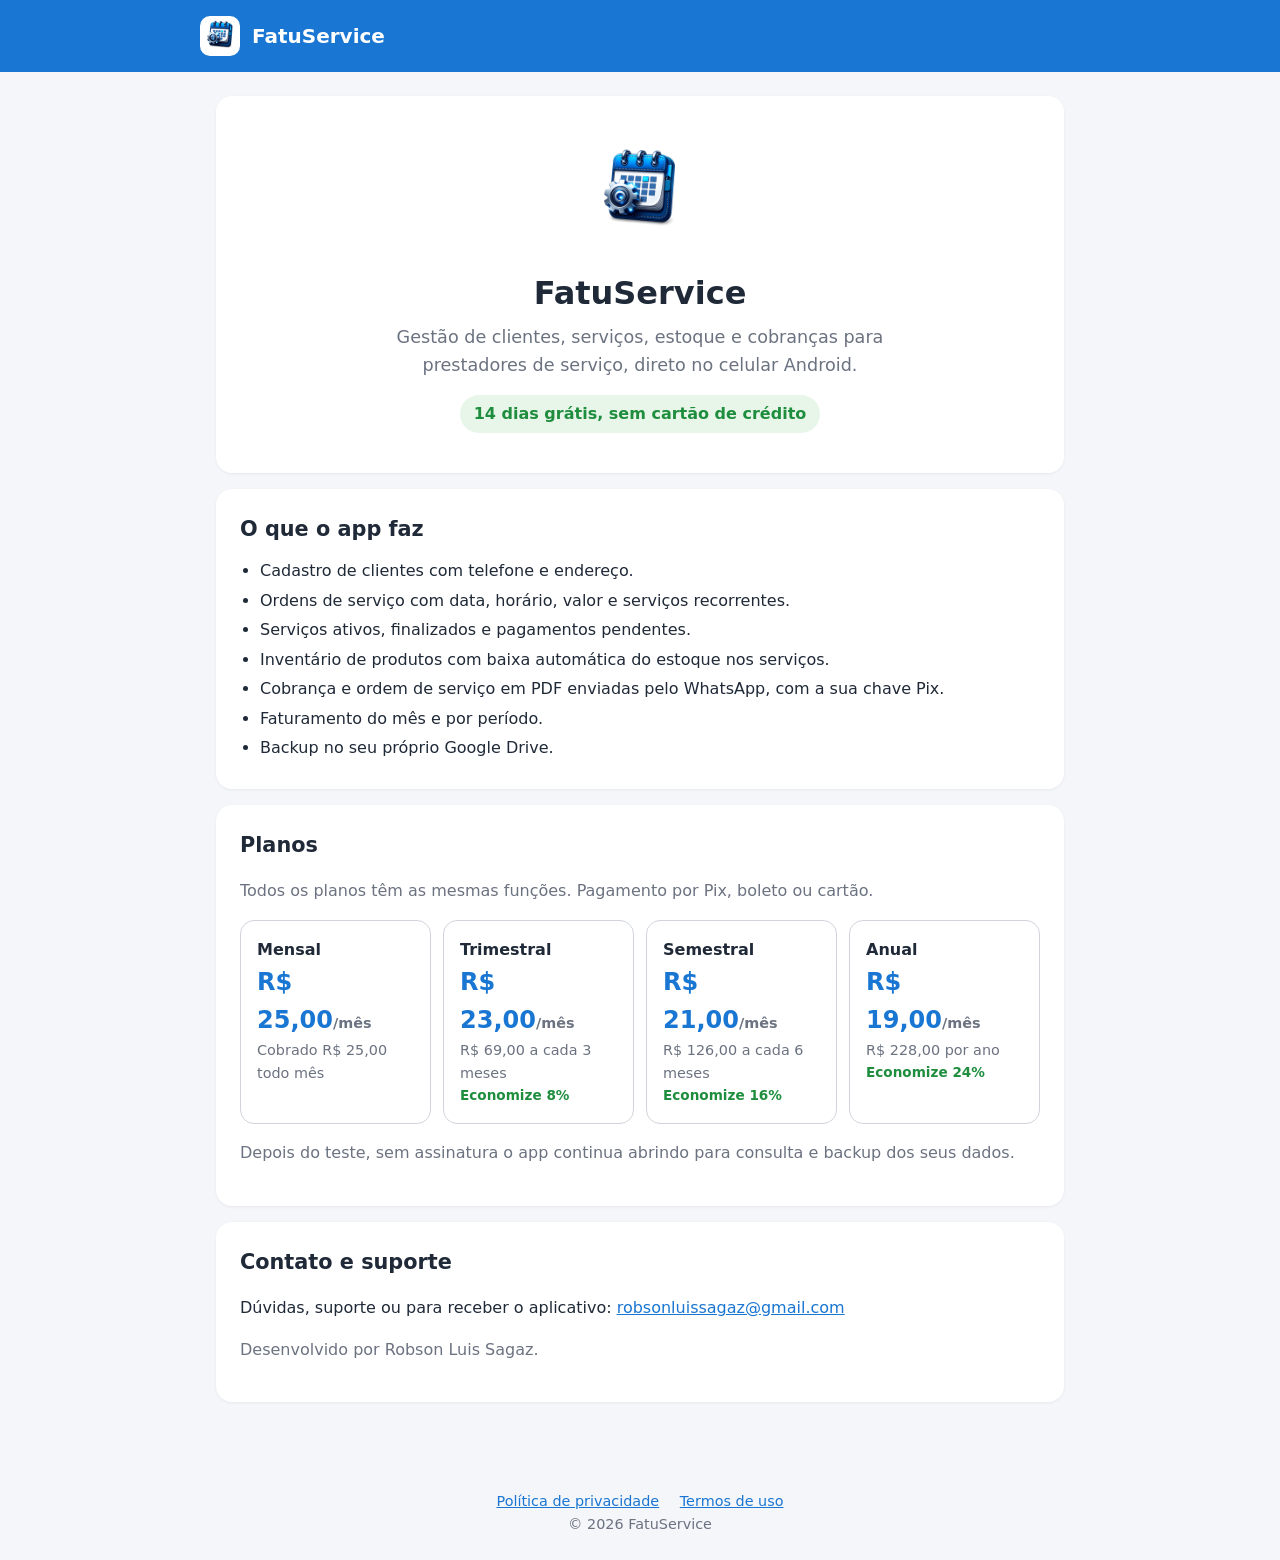
==== index.html @ ccd96c20 "Site do FatuService: início, política de privacidade e termos de uso Co-Authored-By: Claude Opus 5.5" ====
<!doctype html>
<html lang="pt-BR">
<head>
  <meta charset="utf-8">
  <meta name="viewport" content="width=device-width, initial-scale=1">
  <title>FatuService</title>
  <meta name="description" content="FatuService: aplicativo Android para gerenciar clientes, serviços, estoque e cobranças de pequenos prestadores de serviço.">
  <link rel="icon" href="icone.png">
  <link rel="stylesheet" href="estilo.css">
</head>
<body>
  <header>
    <div class="barra">
      <img src="icone.png" alt="">
      <a class="marca" href="./">FatuService</a>
    </div>
  </header>
  <main>
    <section class="cartao heroi">
      <img src="icone.png" alt="Ícone do FatuService">
      <h1>FatuService</h1>
      <p>Gestão de clientes, serviços, estoque e cobranças para prestadores de serviço, direto no celular Android.</p>
      <span class="selo">14 dias grátis, sem cartão de crédito</span>
    </section>

    <section class="cartao">
      <h2>O que o app faz</h2>
      <ul class="recursos">
        <li>Cadastro de clientes com telefone e endereço.</li>
        <li>Ordens de serviço com data, horário, valor e serviços recorrentes.</li>
        <li>Serviços ativos, finalizados e pagamentos pendentes.</li>
        <li>Inventário de produtos com baixa automática do estoque nos serviços.</li>
        <li>Cobrança e ordem de serviço em PDF enviadas pelo WhatsApp, com a sua chave Pix.</li>
        <li>Faturamento do mês e por período.</li>
        <li>Backup no seu próprio Google Drive.</li>
      </ul>
    </section>

    <section class="cartao">
      <h2>Planos</h2>
      <p class="suave">Todos os planos têm as mesmas funções. Pagamento por Pix, boleto ou cartão.</p>
      <div class="grade">
        <div class="plano">
          <div class="nome">Mensal</div>
          <div class="preco">R$ 25,00<span class="suave" style="font-size:.9rem">/mês</span></div>
          <div class="detalhe">Cobrado R$ 25,00 todo mês</div>
        </div>
        <div class="plano">
          <div class="nome">Trimestral</div>
          <div class="preco">R$ 23,00<span class="suave" style="font-size:.9rem">/mês</span></div>
          <div class="detalhe">R$ 69,00 a cada 3 meses</div>
          <div class="economia">Economize 8%</div>
        </div>
        <div class="plano">
          <div class="nome">Semestral</div>
          <div class="preco">R$ 21,00<span class="suave" style="font-size:.9rem">/mês</span></div>
          <div class="detalhe">R$ 126,00 a cada 6 meses</div>
          <div class="economia">Economize 16%</div>
        </div>
        <div class="plano">
          <div class="nome">Anual</div>
          <div class="preco">R$ 19,00<span class="suave" style="font-size:.9rem">/mês</span></div>
          <div class="detalhe">R$ 228,00 por ano</div>
          <div class="economia">Economize 24%</div>
        </div>
      </div>
      <p class="suave">Depois do teste, sem assinatura o app continua abrindo para consulta e backup dos seus dados.</p>
    </section>

    <section class="cartao">
      <h2>Contato e suporte</h2>
      <p>Dúvidas, suporte ou para receber o aplicativo: <a href="mailto:robsonluissagaz@gmail.com">robsonluissagaz@gmail.com</a></p>
      <p class="suave">Desenvolvido por Robson Luis Sagaz.</p>
    </section>
  </main>
  <footer>
    <a href="privacidade.html">Política de privacidade</a>
    <a href="termos.html">Termos de uso</a>
    <div>© 2026 FatuService</div>
  </footer>
</body>
</html>
---- estilo.css ----
:root {
  --azul: #1976d2;
  --azul-escuro: #0d47a1;
  --fundo: #f4f6fa;
  --texto: #1f2937;
  --suave: #6b7280;
  --borda: #d1d5db;
  --verde: #1e8e3e;
  --cartao: #ffffff;
}
* { box-sizing: border-box; }
body {
  margin: 0;
  font-family: system-ui, -apple-system, "Segoe UI", Roboto, sans-serif;
  background: var(--fundo);
  color: var(--texto);
  line-height: 1.6;
}
a { color: var(--azul); }
header {
  background: var(--azul);
  color: #fff;
  padding: 16px;
}
header .barra {
  max-width: 880px;
  margin: 0 auto;
  display: flex;
  align-items: center;
  gap: 12px;
}
header img { width: 40px; height: 40px; border-radius: 10px; background: #fff; }
header a.marca { color: #fff; text-decoration: none; font-weight: 700; font-size: 1.25rem; }
main { max-width: 880px; margin: 0 auto; padding: 24px 16px 48px; }
.cartao {
  background: var(--cartao);
  border-radius: 16px;
  padding: 24px;
  margin-bottom: 16px;
  box-shadow: 0 1px 3px rgba(0, 0, 0, 0.06);
}
.heroi { text-align: center; padding: 40px 24px; }
.heroi img { width: 112px; height: 112px; }
.heroi h1 { font-size: 2rem; margin: 12px 0 4px; }
.heroi p { color: var(--suave); font-size: 1.1rem; margin: 0 auto; max-width: 560px; }
.selo {
  display: inline-block;
  margin-top: 16px;
  background: #e8f5e9;
  color: var(--verde);
  font-weight: 700;
  padding: 6px 14px;
  border-radius: 999px;
}
h2 { font-size: 1.3rem; margin: 0 0 12px; }
h3 { font-size: 1.05rem; margin: 20px 0 6px; }
.grade { display: grid; grid-template-columns: repeat(auto-fit, minmax(180px, 1fr)); gap: 12px; }
.plano { border: 1px solid var(--borda); border-radius: 14px; padding: 16px; }
.plano .nome { font-weight: 700; }
.plano .preco { color: var(--azul); font-size: 1.5rem; font-weight: 700; }
.plano .detalhe { color: var(--suave); font-size: 0.9rem; }
.plano .economia { color: var(--verde); font-weight: 700; font-size: 0.85rem; }
ul.recursos { padding-left: 20px; margin: 0; }
ul.recursos li { margin: 4px 0; }
.suave { color: var(--suave); }
footer { text-align: center; color: var(--suave); font-size: 0.9rem; padding: 24px 16px; }
footer a { margin: 0 8px; }
.documento h1 { font-size: 1.6rem; margin-top: 0; }
.documento p, .documento li { overflow-wrap: anywhere; }
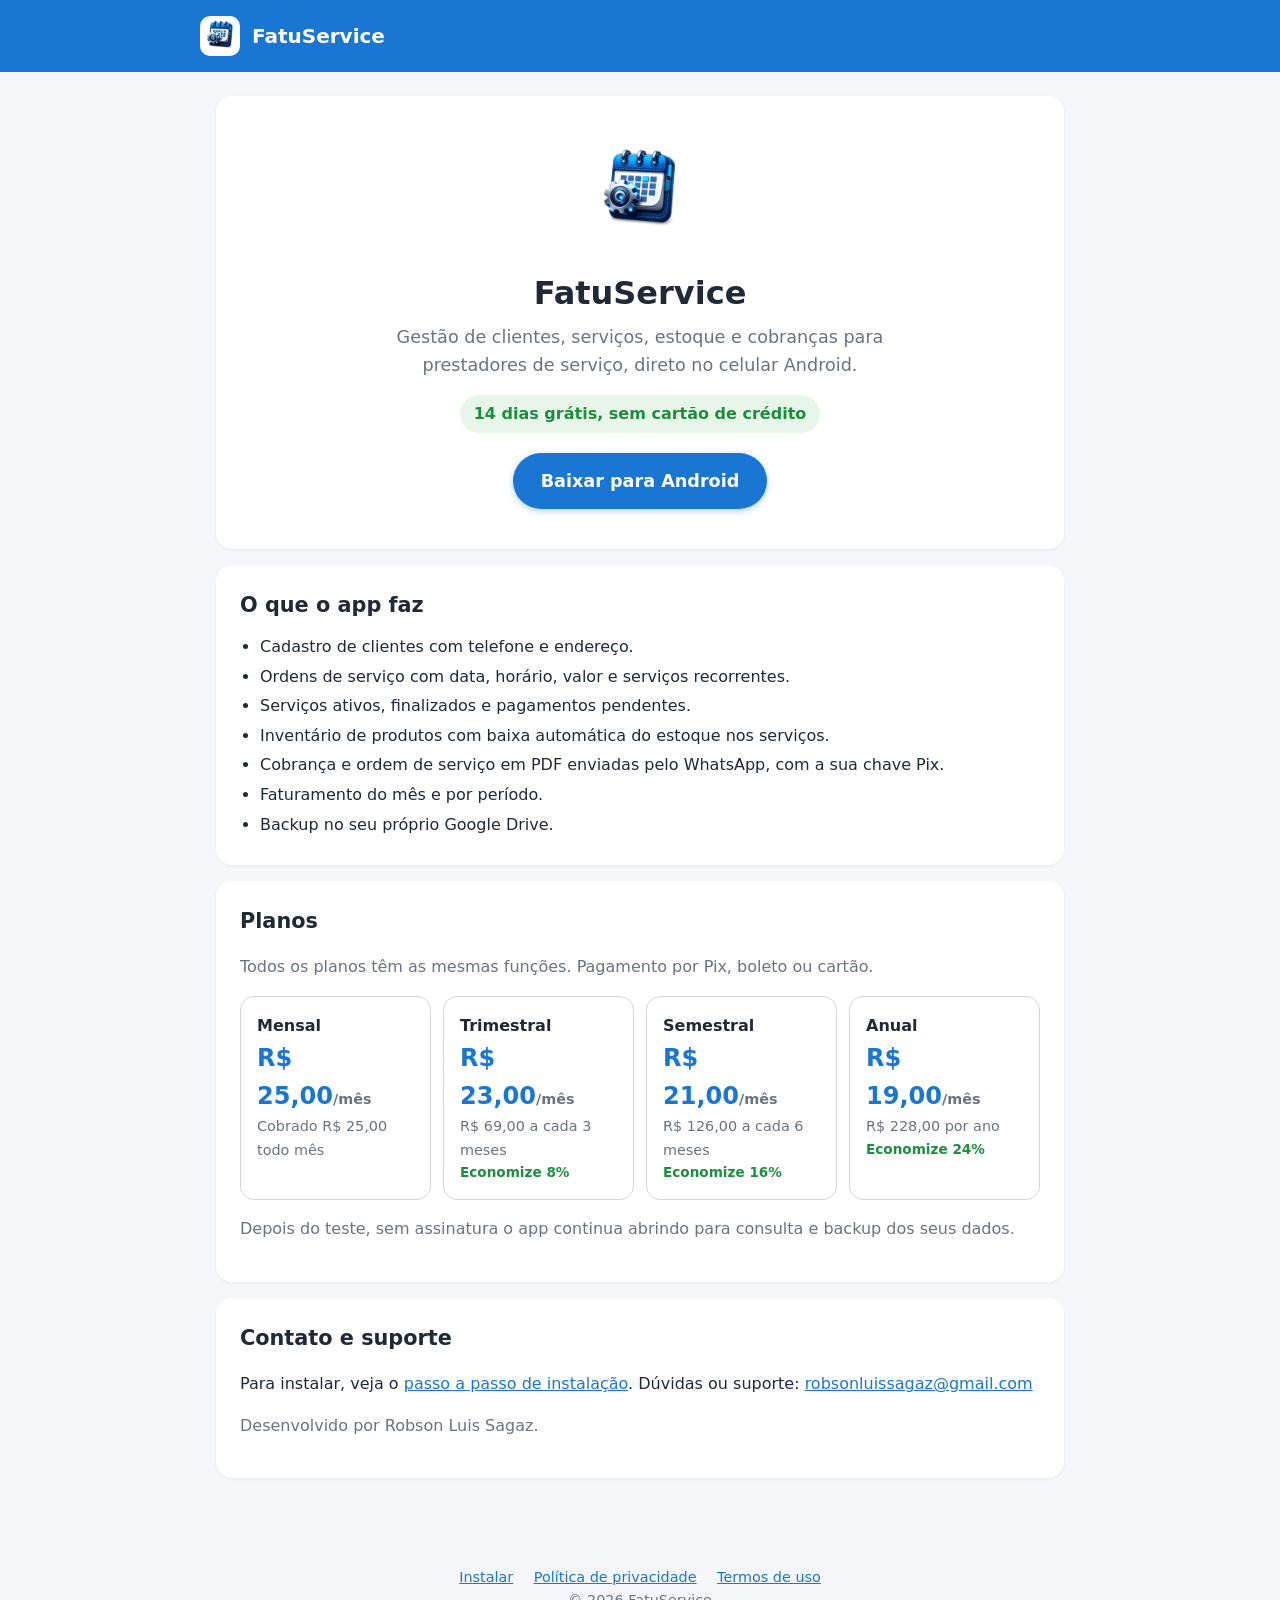
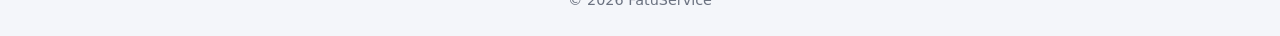
==== commit b660f2fb: "Página de instalação com download do APK e passo a passo dos avisos Co-Authored-By: Claude Opus 5.5 " ====
--- a/index.html
+++ b/index.html
@@ -21,6 +21,7 @@
       <h1>FatuService</h1>
       <p>Gestão de clientes, serviços, estoque e cobranças para prestadores de serviço, direto no celular Android.</p>
       <span class="selo">14 dias grátis, sem cartão de crédito</span>
+      <div><a class="botao" href="instalar.html">Baixar para Android</a></div>
     </section>
 
     <section class="cartao">
@@ -69,11 +70,12 @@
 
     <section class="cartao">
       <h2>Contato e suporte</h2>
-      <p>Dúvidas, suporte ou para receber o aplicativo: <a href="mailto:robsonluissagaz@gmail.com">robsonluissagaz@gmail.com</a></p>
+      <p>Para instalar, veja o <a href="instalar.html">passo a passo de instalação</a>. Dúvidas ou suporte: <a href="mailto:robsonluissagaz@gmail.com">robsonluissagaz@gmail.com</a></p>
       <p class="suave">Desenvolvido por Robson Luis Sagaz.</p>
     </section>
   </main>
   <footer>
+    <a href="instalar.html">Instalar</a>
     <a href="privacidade.html">Política de privacidade</a>
     <a href="termos.html">Termos de uso</a>
     <div>© 2026 FatuService</div>
--- a/estilo.css
+++ b/estilo.css
@@ -67,3 +67,22 @@
 footer a { margin: 0 8px; }
 .documento h1 { font-size: 1.6rem; margin-top: 0; }
 .documento p, .documento li { overflow-wrap: anywhere; }
+.botao {
+  display: inline-block;
+  margin-top: 20px;
+  background: var(--azul);
+  color: #fff;
+  font-weight: 700;
+  font-size: 1.1rem;
+  text-decoration: none;
+  padding: 14px 28px;
+  border-radius: 999px;
+  box-shadow: 0 2px 6px rgba(25, 118, 210, 0.35);
+}
+.botao:hover { background: var(--azul-escuro); }
+.heroi .versao { font-size: 0.9rem; margin-top: 10px; }
+.aviso-normal { border-left: 5px solid #d97706; background: #fffbeb; }
+.aviso-normal h2 { color: #92400e; }
+ol.passos { padding-left: 22px; margin: 0; }
+ol.passos li { margin: 0 0 14px; }
+ol.passos li .suave { display: block; font-size: 0.95rem; }
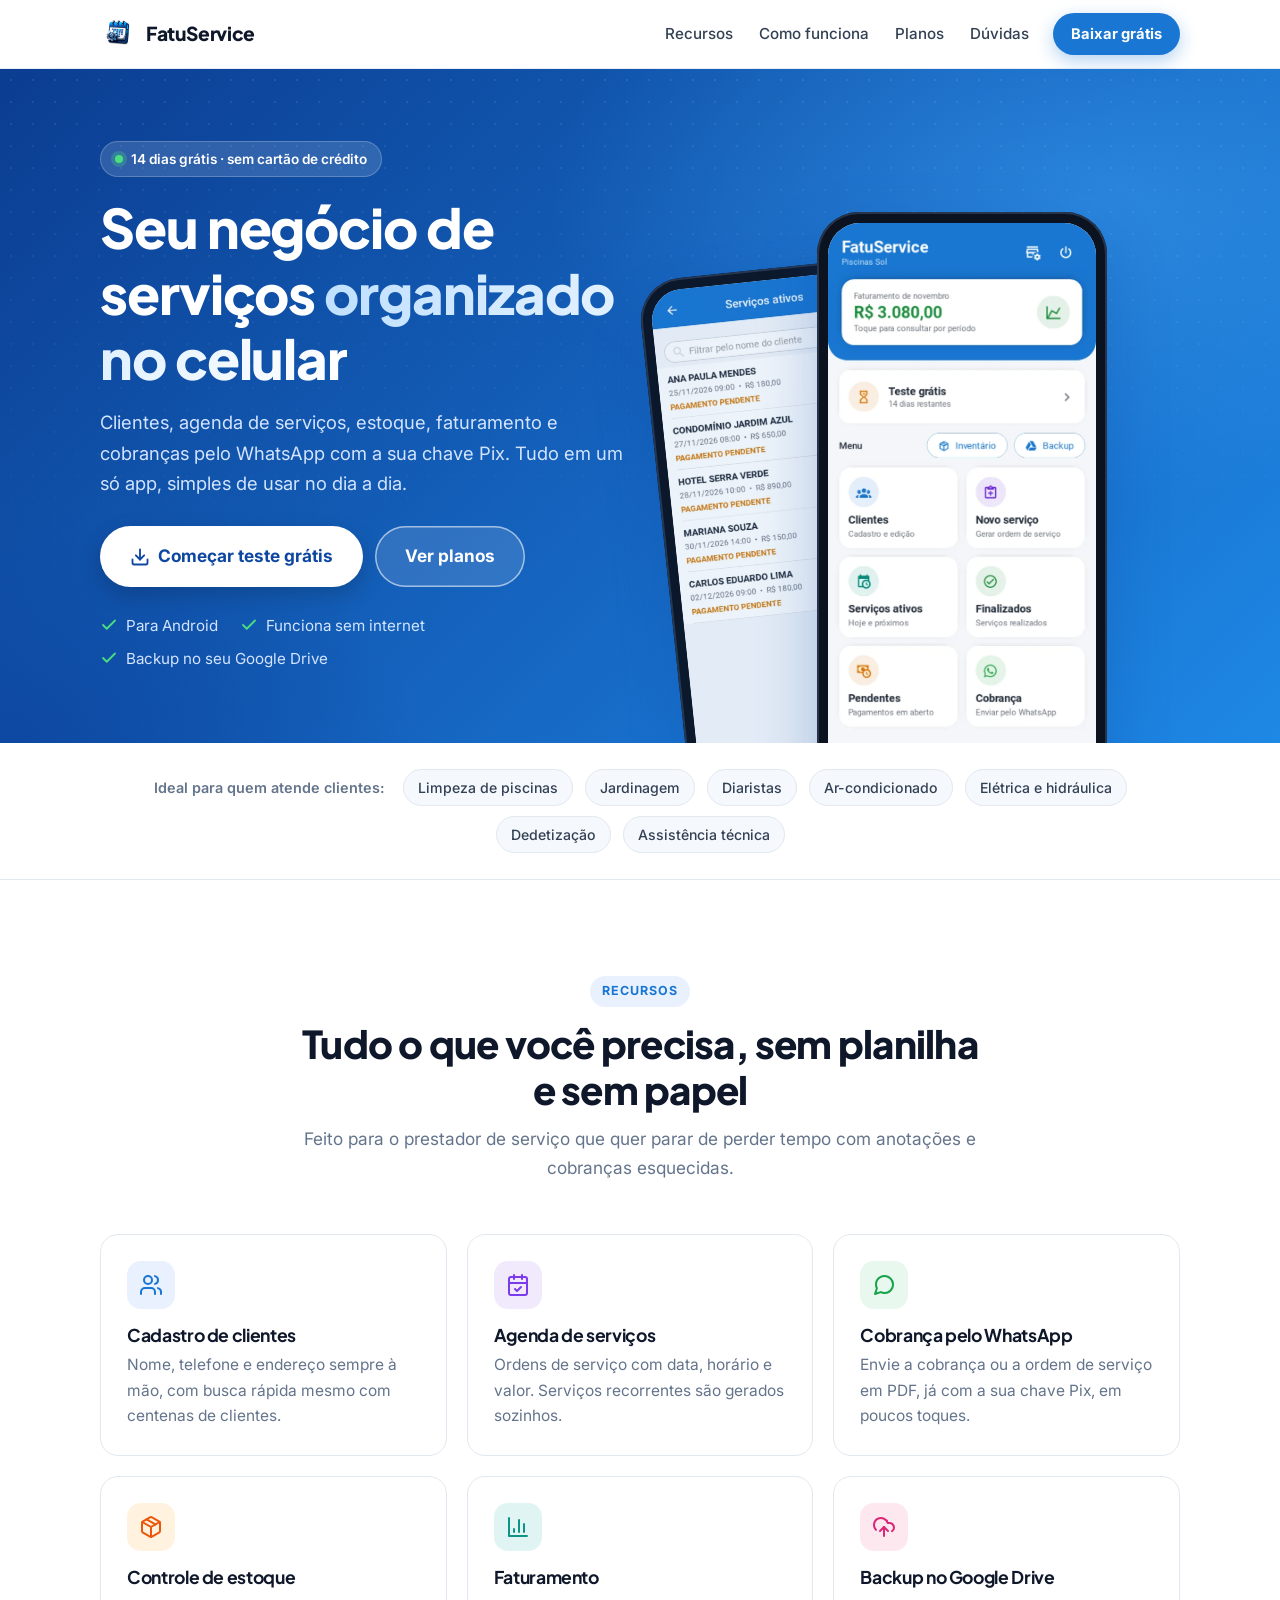
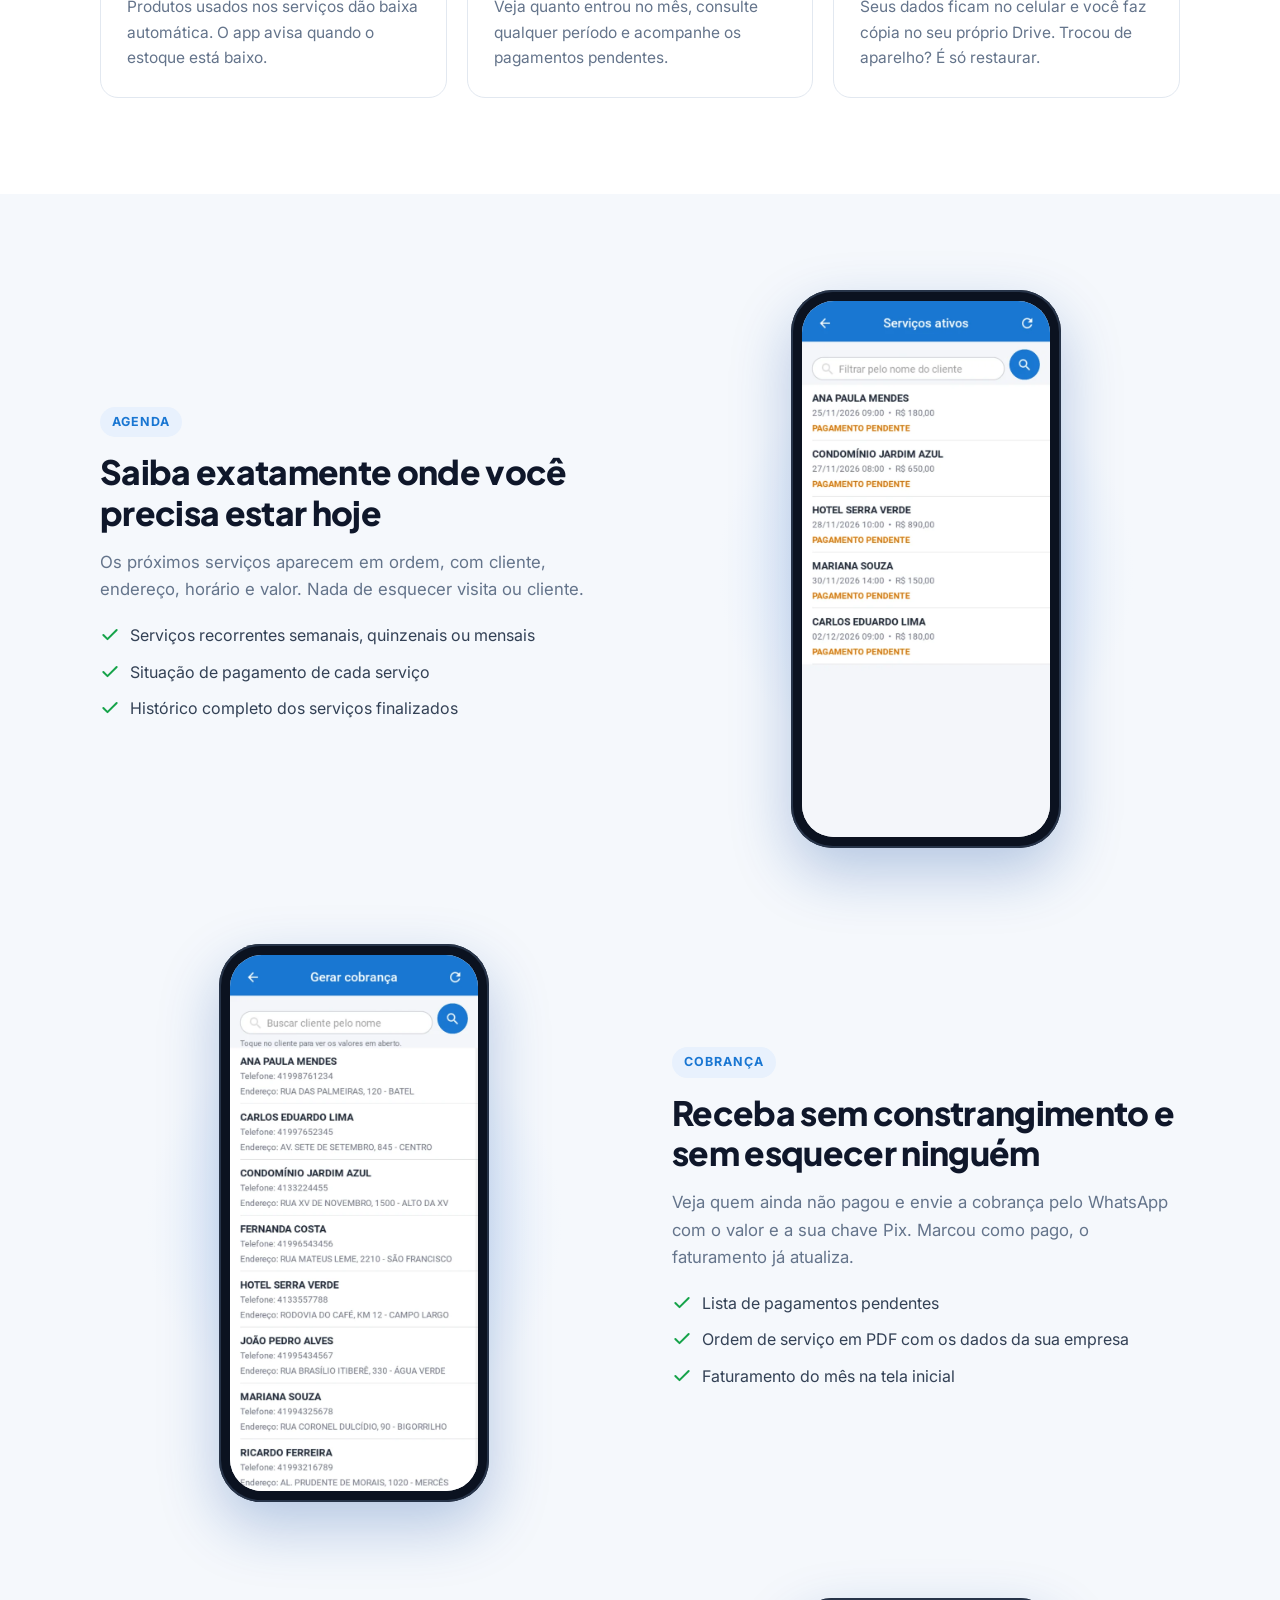
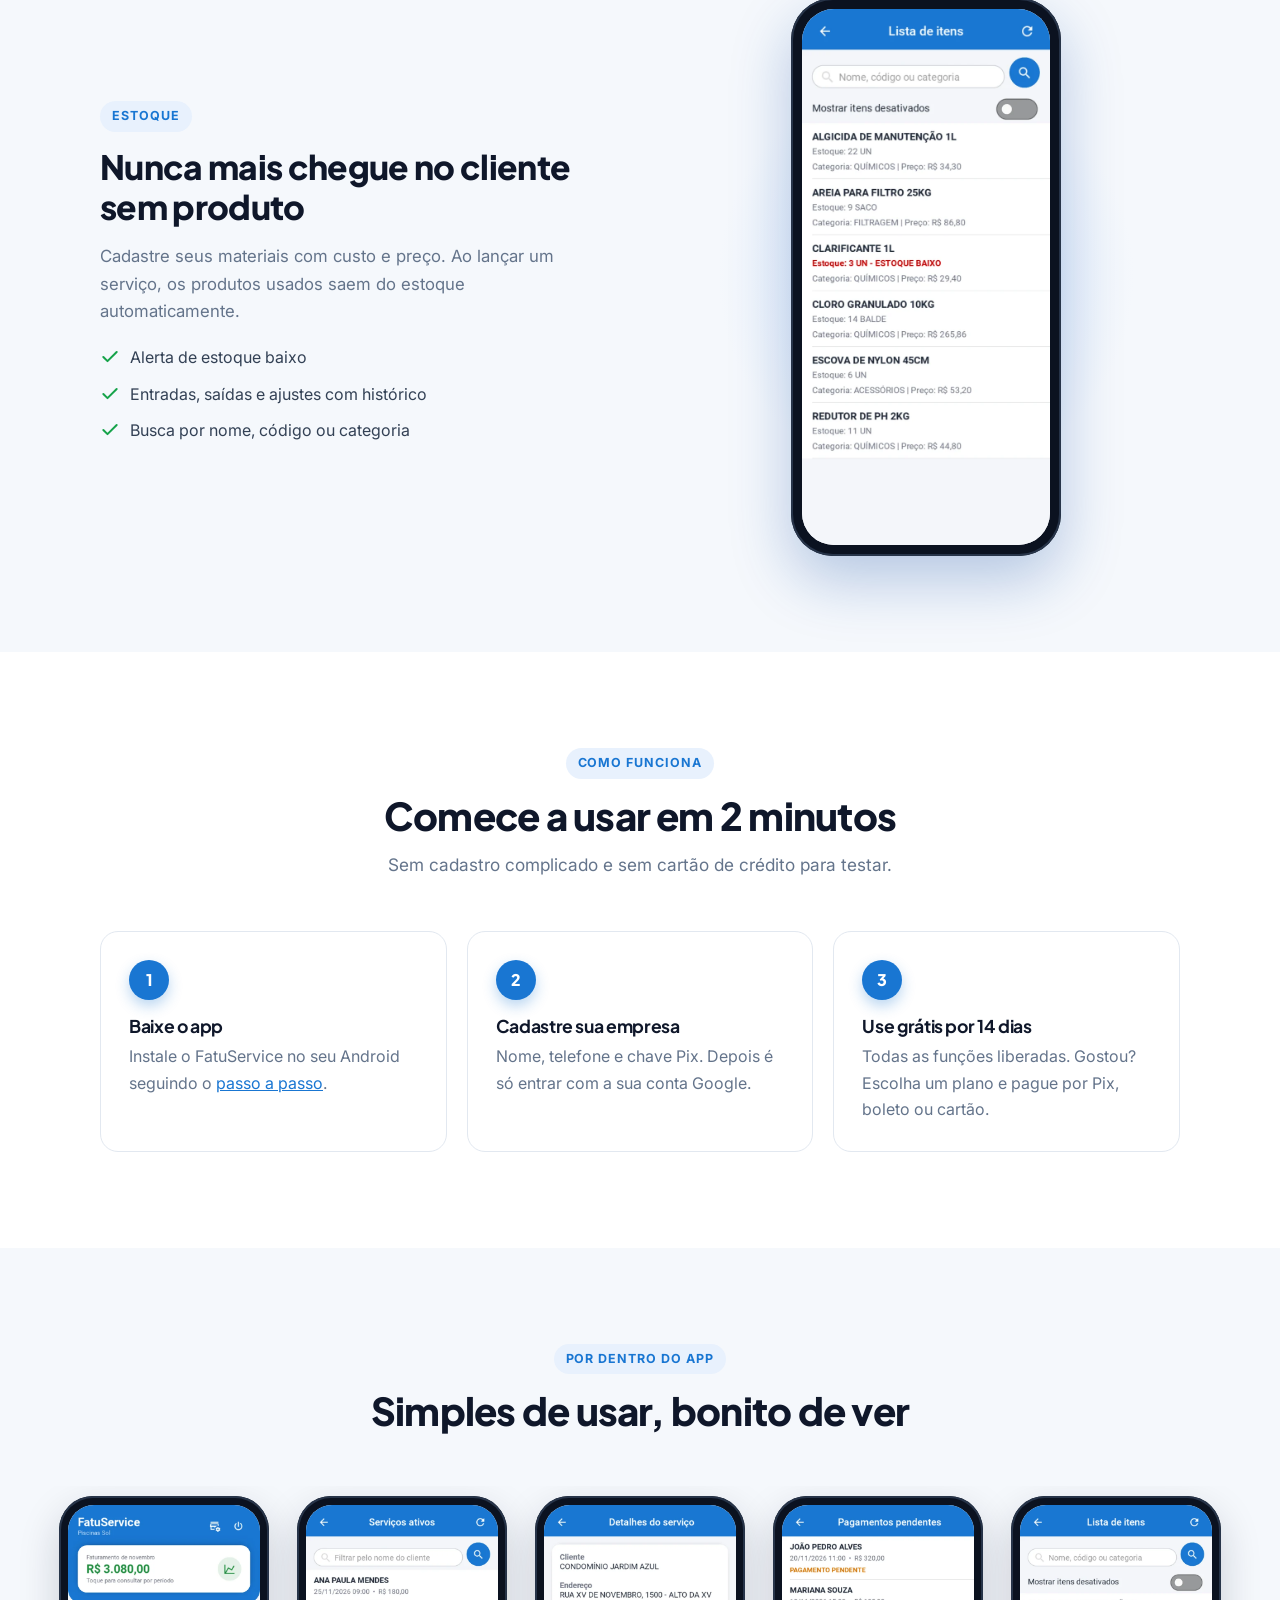
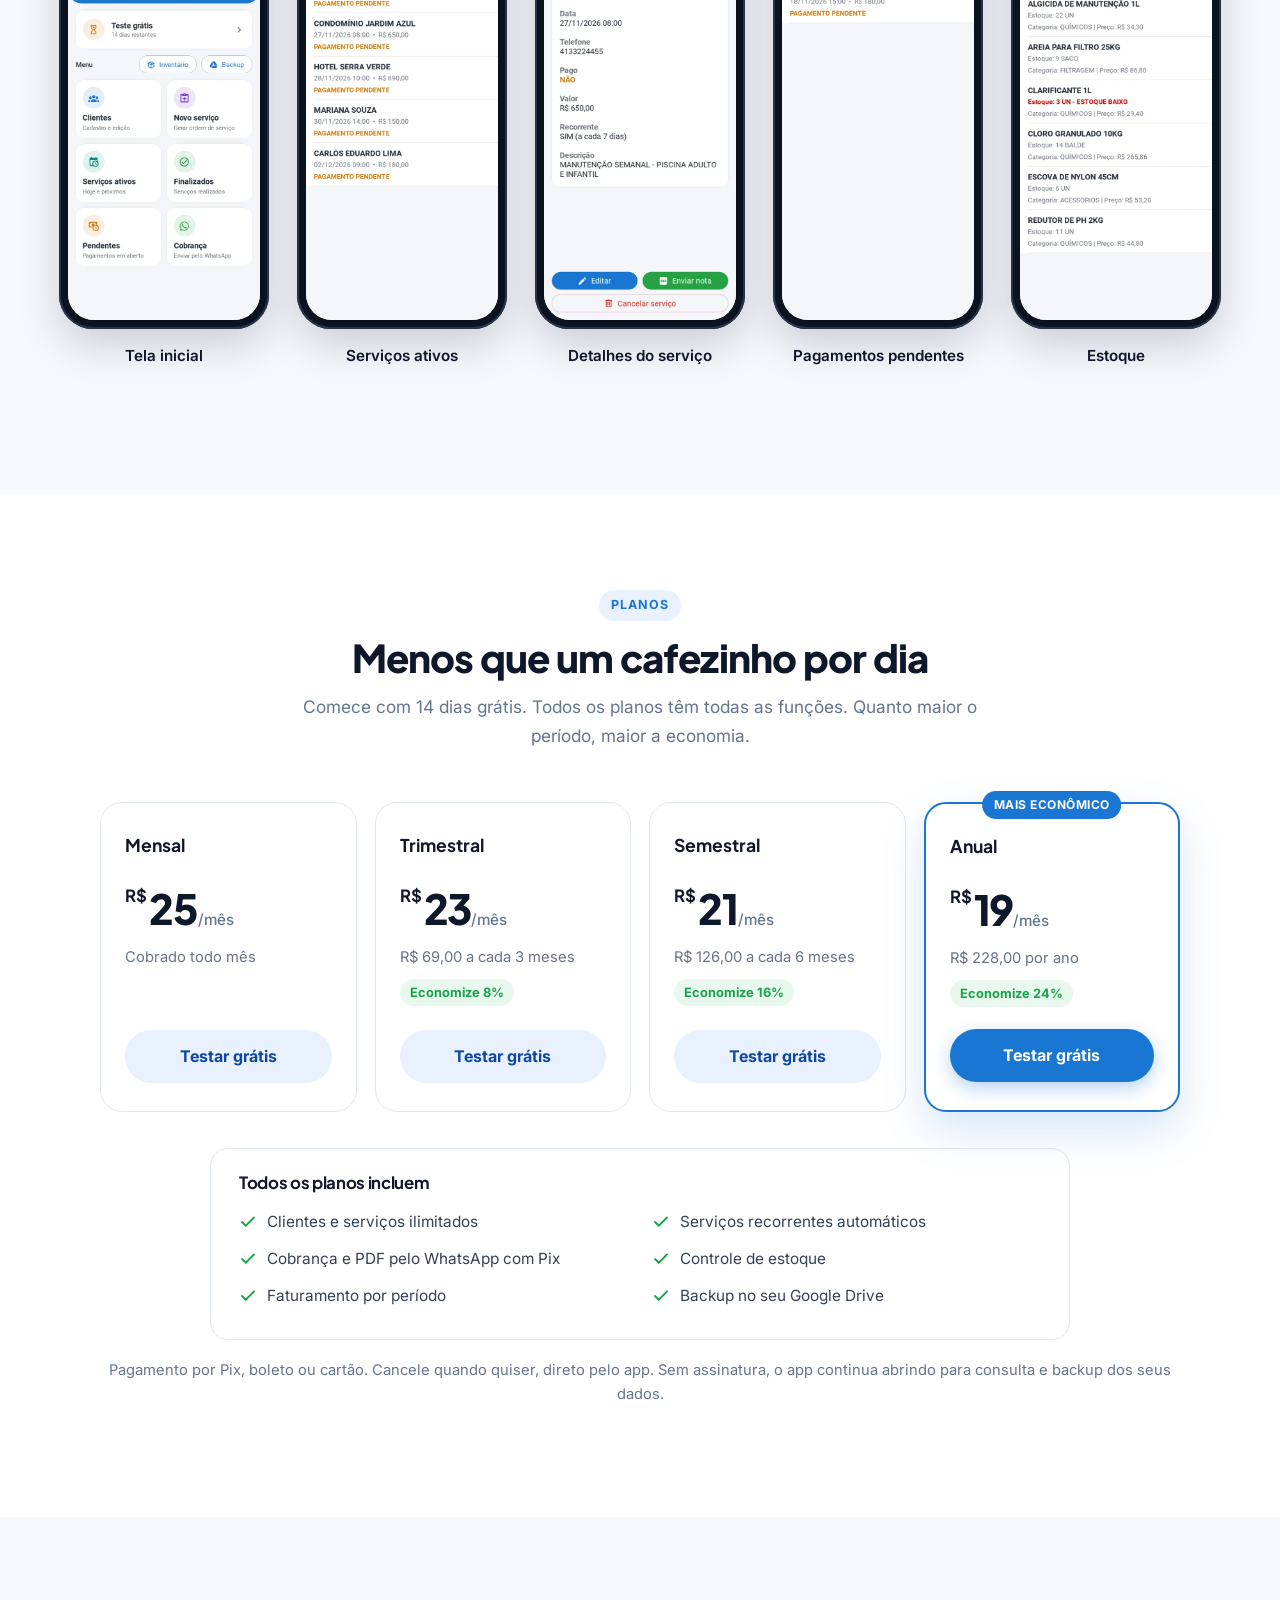
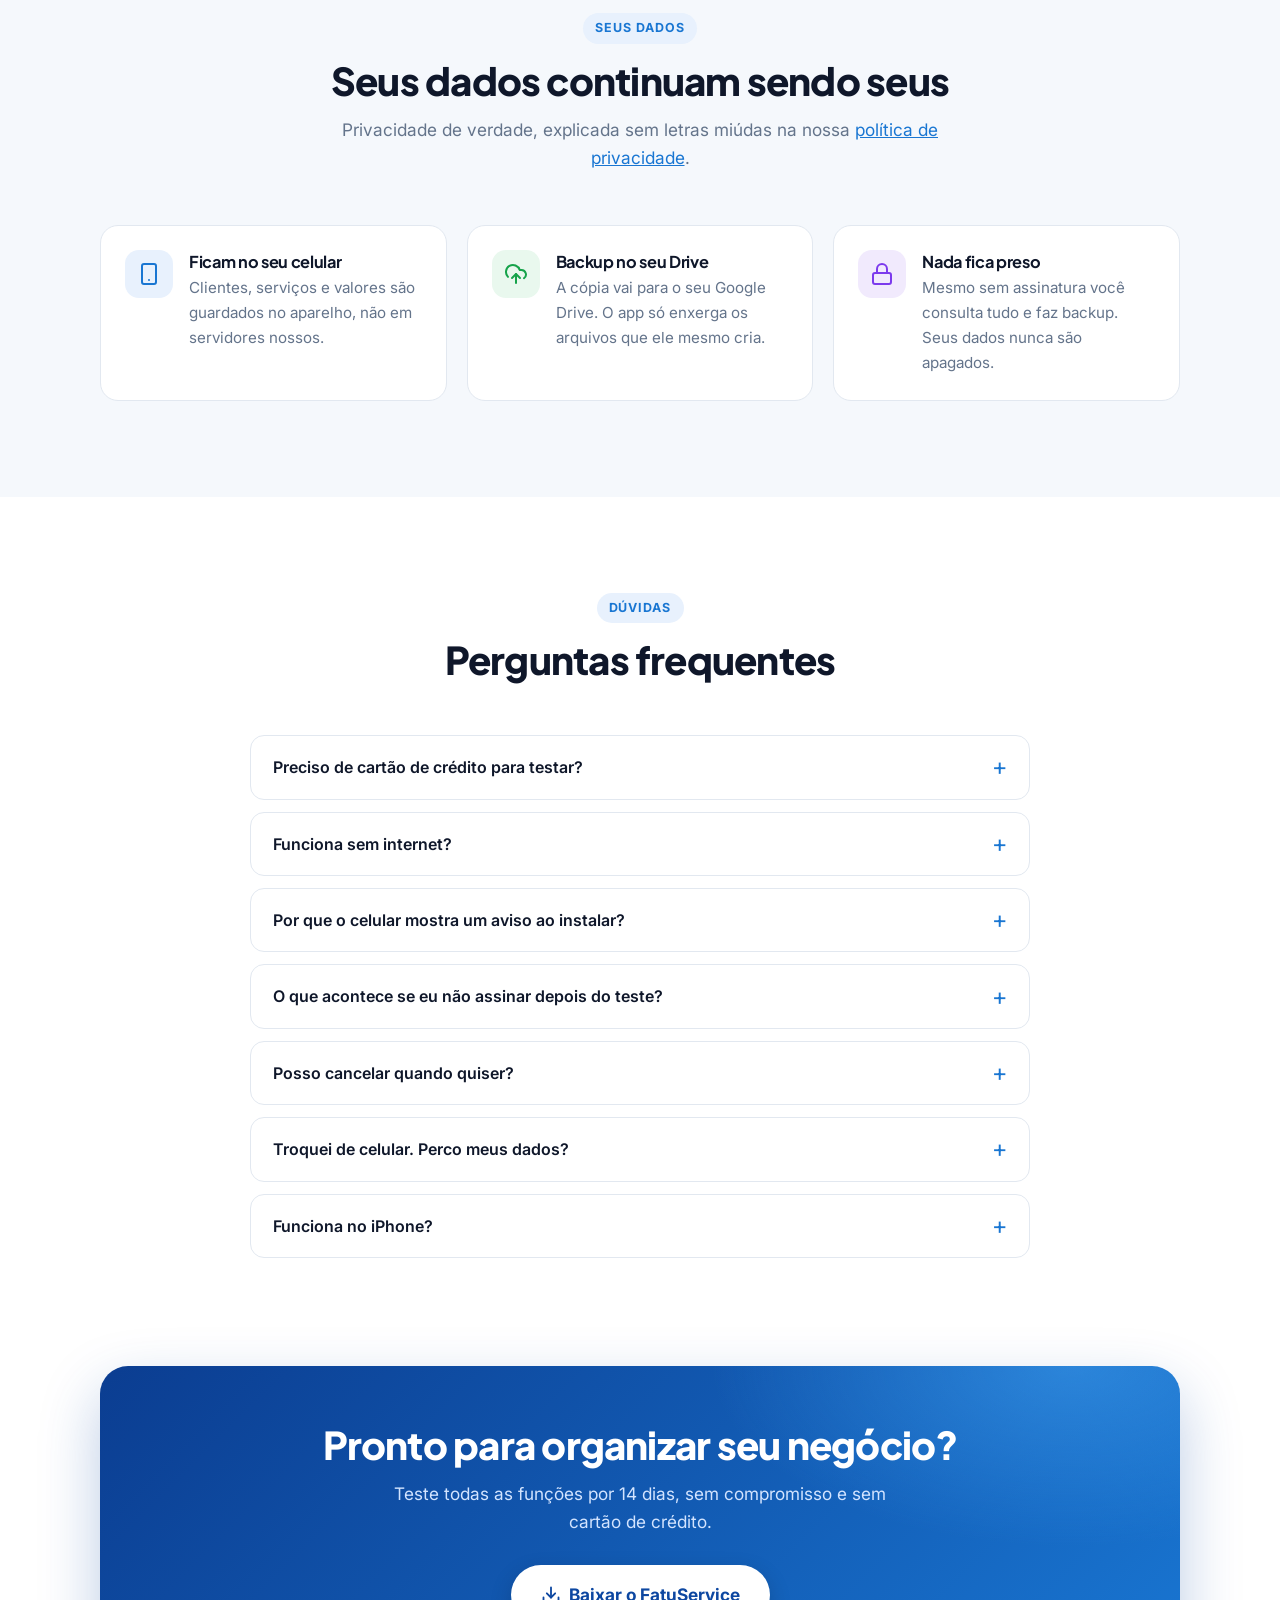
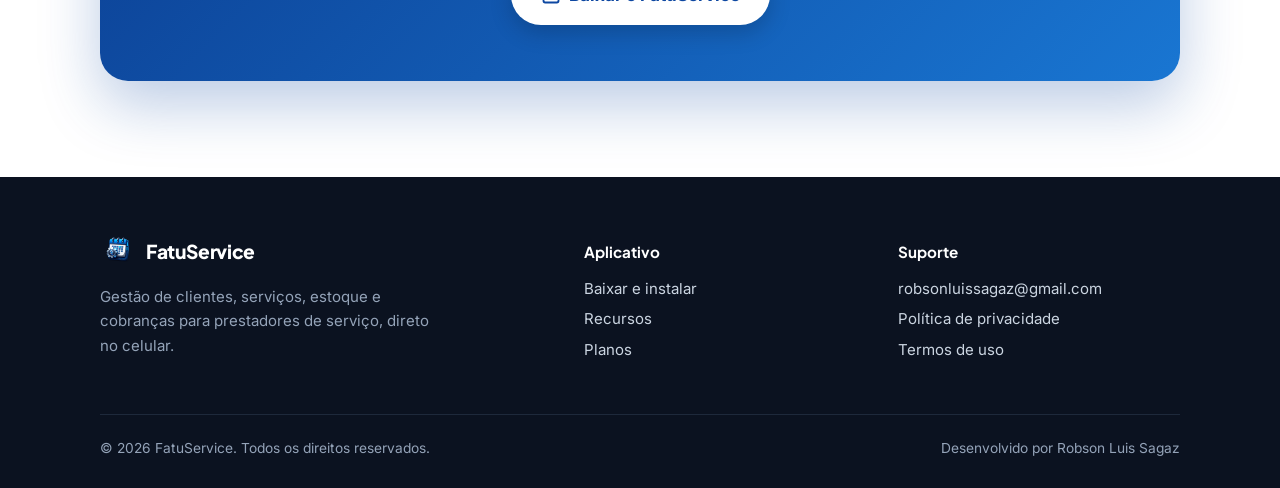
==== commit e9afaea2: "Site com visual novo: herói com telas do app, recursos, planos, perguntas e rodapé Co-Authored-By: C" ====
--- a/index.html
+++ b/index.html
@@ -3,82 +3,374 @@
 <head>
   <meta charset="utf-8">
   <meta name="viewport" content="width=device-width, initial-scale=1">
-  <title>FatuService</title>
-  <meta name="description" content="FatuService: aplicativo Android para gerenciar clientes, serviços, estoque e cobranças de pequenos prestadores de serviço.">
+  <title>FatuService – Gestão de clientes, serviços e cobranças no celular</title>
+  <meta name="description" content="Aplicativo Android para prestadores de serviço: clientes, agenda de serviços, estoque, faturamento e cobranças pelo WhatsApp com Pix. Teste grátis por 14 dias.">
+  <meta name="theme-color" content="#1565c0">
+  <meta property="og:title" content="FatuService – seu negócio de serviços organizado no celular">
+  <meta property="og:description" content="Clientes, agenda, estoque e cobranças pelo WhatsApp com Pix. 14 dias grátis.">
+  <meta property="og:image" content="https://robsonluissagaz.github.io/fatuservice/icone.png">
+  <meta property="og:type" content="website">
   <link rel="icon" href="icone.png">
+  <link rel="preconnect" href="https://fonts.googleapis.com">
+  <link rel="preconnect" href="https://fonts.gstatic.com" crossorigin>
+  <link href="https://fonts.googleapis.com/css2?family=Inter:wght@400;500;600;700&family=Plus+Jakarta+Sans:wght@700;800&display=swap" rel="stylesheet">
   <link rel="stylesheet" href="estilo.css">
 </head>
 <body>
-  <header>
-    <div class="barra">
-      <img src="icone.png" alt="">
-      <a class="marca" href="./">FatuService</a>
+  <svg width="0" height="0" style="position:absolute" aria-hidden="true">
+    <defs>
+      <symbol id="i-check" viewBox="0 0 24 24" fill="none" stroke="currentColor" stroke-width="2.4" stroke-linecap="round" stroke-linejoin="round"><path d="M20 6 9 17l-5-5"/></symbol>
+      <symbol id="i-clientes" viewBox="0 0 24 24" fill="none" stroke="currentColor" stroke-width="2" stroke-linecap="round" stroke-linejoin="round"><path d="M16 21v-2a4 4 0 0 0-4-4H6a4 4 0 0 0-4 4v2"/><circle cx="9" cy="7" r="4"/><path d="M22 21v-2a4 4 0 0 0-3-3.87"/><path d="M16 3.13a4 4 0 0 1 0 7.75"/></symbol>
+      <symbol id="i-agenda" viewBox="0 0 24 24" fill="none" stroke="currentColor" stroke-width="2" stroke-linecap="round" stroke-linejoin="round"><rect x="3" y="4" width="18" height="18" rx="2"/><path d="M16 2v4M8 2v4M3 10h18"/><path d="m9 16 2 2 4-4"/></symbol>
+      <symbol id="i-whats" viewBox="0 0 24 24" fill="none" stroke="currentColor" stroke-width="2" stroke-linecap="round" stroke-linejoin="round"><path d="M21 11.5a8.4 8.4 0 0 1-.9 3.8 8.5 8.5 0 0 1-7.6 4.7 8.4 8.4 0 0 1-3.8-.9L3 21l1.9-5.7a8.4 8.4 0 0 1-.9-3.8 8.5 8.5 0 0 1 4.7-7.6 8.4 8.4 0 0 1 3.8-.9h.5a8.5 8.5 0 0 1 8 8v.5z"/></symbol>
+      <symbol id="i-estoque" viewBox="0 0 24 24" fill="none" stroke="currentColor" stroke-width="2" stroke-linecap="round" stroke-linejoin="round"><path d="m7.5 4.27 9 5.15"/><path d="M21 8a2 2 0 0 0-1-1.73l-7-4a2 2 0 0 0-2 0l-7 4A2 2 0 0 0 3 8v8a2 2 0 0 0 1 1.73l7 4a2 2 0 0 0 2 0l7-4A2 2 0 0 0 21 16Z"/><path d="m3.3 7 8.7 5 8.7-5"/><path d="M12 22V12"/></symbol>
+      <symbol id="i-grafico" viewBox="0 0 24 24" fill="none" stroke="currentColor" stroke-width="2" stroke-linecap="round" stroke-linejoin="round"><path d="M3 3v18h18"/><path d="M18 17V9"/><path d="M13 17V5"/><path d="M8 17v-3"/></symbol>
+      <symbol id="i-nuvem" viewBox="0 0 24 24" fill="none" stroke="currentColor" stroke-width="2" stroke-linecap="round" stroke-linejoin="round"><path d="M4 14.9A7 7 0 1 1 15.7 8h1.8a4.5 4.5 0 0 1 2.5 8.2"/><path d="M12 12v9"/><path d="m16 16-4-4-4 4"/></symbol>
+      <symbol id="i-celular" viewBox="0 0 24 24" fill="none" stroke="currentColor" stroke-width="2" stroke-linecap="round" stroke-linejoin="round"><rect x="5" y="2" width="14" height="20" rx="2"/><path d="M12 18h.01"/></symbol>
+      <symbol id="i-cadeado" viewBox="0 0 24 24" fill="none" stroke="currentColor" stroke-width="2" stroke-linecap="round" stroke-linejoin="round"><rect x="3" y="11" width="18" height="11" rx="2"/><path d="M7 11V7a5 5 0 0 1 10 0v4"/></symbol>
+      <symbol id="i-baixar" viewBox="0 0 24 24" fill="none" stroke="currentColor" stroke-width="2.2" stroke-linecap="round" stroke-linejoin="round"><path d="M21 15v4a2 2 0 0 1-2 2H5a2 2 0 0 1-2-2v-4"/><path d="m7 10 5 5 5-5"/><path d="M12 15V3"/></symbol>
+    </defs>
+  </svg>
+
+  <nav class="nav">
+    <div class="recipiente">
+      <a class="logo" href="./"><img src="icone.png" alt="">FatuService</a>
+      <div class="nav-links">
+        <a href="#recursos">Recursos</a>
+        <a href="#como-funciona">Como funciona</a>
+        <a href="#planos">Planos</a>
+        <a href="#duvidas">Dúvidas</a>
+      </div>
+      <a class="botao pequeno" href="instalar.html">Baixar grátis</a>
+    </div>
+  </nav>
+
+  <header class="heroi">
+    <div class="recipiente">
+      <div class="texto">
+        <span class="selo-topo"><span class="ponto"></span>14 dias grátis · sem cartão de crédito</span>
+        <h1>Seu negócio de serviços <span class="destaque">organizado no celular</span></h1>
+        <p class="lead">Clientes, agenda de serviços, estoque, faturamento e cobranças pelo WhatsApp com a sua chave Pix. Tudo em um só app, simples de usar no dia a dia.</p>
+        <div class="acoes">
+          <a class="botao claro grande" href="instalar.html"><svg><use href="#i-baixar"/></svg>Começar teste grátis</a>
+          <a class="botao vazado grande" href="#planos">Ver planos</a>
+        </div>
+        <ul class="garantias">
+          <li><svg><use href="#i-check"/></svg>Para Android</li>
+          <li><svg><use href="#i-check"/></svg>Funciona sem internet</li>
+          <li><svg><use href="#i-check"/></svg>Backup no seu Google Drive</li>
+        </ul>
+      </div>
+      <div class="telefones" aria-hidden="true">
+        <div class="celular atras"><img src="img/tela-servicos.webp" alt="" loading="eager"></div>
+        <div class="celular frente"><img src="img/tela-inicio.webp" alt="Tela inicial do FatuService com o faturamento do mês" loading="eager"></div>
+      </div>
     </div>
   </header>
-  <main>
-    <section class="cartao heroi">
-      <img src="icone.png" alt="Ícone do FatuService">
-      <h1>FatuService</h1>
-      <p>Gestão de clientes, serviços, estoque e cobranças para prestadores de serviço, direto no celular Android.</p>
-      <span class="selo">14 dias grátis, sem cartão de crédito</span>
-      <div><a class="botao" href="instalar.html">Baixar para Android</a></div>
-    </section>
-
-    <section class="cartao">
-      <h2>O que o app faz</h2>
-      <ul class="recursos">
-        <li>Cadastro de clientes com telefone e endereço.</li>
-        <li>Ordens de serviço com data, horário, valor e serviços recorrentes.</li>
-        <li>Serviços ativos, finalizados e pagamentos pendentes.</li>
-        <li>Inventário de produtos com baixa automática do estoque nos serviços.</li>
-        <li>Cobrança e ordem de serviço em PDF enviadas pelo WhatsApp, com a sua chave Pix.</li>
-        <li>Faturamento do mês e por período.</li>
-        <li>Backup no seu próprio Google Drive.</li>
-      </ul>
-    </section>
-
-    <section class="cartao">
-      <h2>Planos</h2>
-      <p class="suave">Todos os planos têm as mesmas funções. Pagamento por Pix, boleto ou cartão.</p>
-      <div class="grade">
+
+  <div class="faixa">
+    <div class="recipiente">
+      <span class="titulo">Ideal para quem atende clientes:</span>
+      <span class="etiqueta">Limpeza de piscinas</span>
+      <span class="etiqueta">Jardinagem</span>
+      <span class="etiqueta">Diaristas</span>
+      <span class="etiqueta">Ar-condicionado</span>
+      <span class="etiqueta">Elétrica e hidráulica</span>
+      <span class="etiqueta">Dedetização</span>
+      <span class="etiqueta">Assistência técnica</span>
+    </div>
+  </div>
+
+  <section class="secao" id="recursos">
+    <div class="recipiente">
+      <div class="cabeca">
+        <span class="rotulo">Recursos</span>
+        <h2>Tudo o que você precisa, sem planilha e sem papel</h2>
+        <p>Feito para o prestador de serviço que quer parar de perder tempo com anotações e cobranças esquecidas.</p>
+      </div>
+      <div class="grade-recursos">
+        <div class="recurso">
+          <div class="icone i-azul"><svg><use href="#i-clientes"/></svg></div>
+          <h3>Cadastro de clientes</h3>
+          <p>Nome, telefone e endereço sempre à mão, com busca rápida mesmo com centenas de clientes.</p>
+        </div>
+        <div class="recurso">
+          <div class="icone i-roxo"><svg><use href="#i-agenda"/></svg></div>
+          <h3>Agenda de serviços</h3>
+          <p>Ordens de serviço com data, horário e valor. Serviços recorrentes são gerados sozinhos.</p>
+        </div>
+        <div class="recurso">
+          <div class="icone i-verde"><svg><use href="#i-whats"/></svg></div>
+          <h3>Cobrança pelo WhatsApp</h3>
+          <p>Envie a cobrança ou a ordem de serviço em PDF, já com a sua chave Pix, em poucos toques.</p>
+        </div>
+        <div class="recurso">
+          <div class="icone i-laranja"><svg><use href="#i-estoque"/></svg></div>
+          <h3>Controle de estoque</h3>
+          <p>Produtos usados nos serviços dão baixa automática. O app avisa quando o estoque está baixo.</p>
+        </div>
+        <div class="recurso">
+          <div class="icone i-teal"><svg><use href="#i-grafico"/></svg></div>
+          <h3>Faturamento</h3>
+          <p>Veja quanto entrou no mês, consulte qualquer período e acompanhe os pagamentos pendentes.</p>
+        </div>
+        <div class="recurso">
+          <div class="icone i-rosa"><svg><use href="#i-nuvem"/></svg></div>
+          <h3>Backup no Google Drive</h3>
+          <p>Seus dados ficam no celular e você faz cópia no seu próprio Drive. Trocou de aparelho? É só restaurar.</p>
+        </div>
+      </div>
+    </div>
+  </section>
+
+  <section class="secao alt">
+    <div class="recipiente">
+      <div class="destaque-linha">
+        <div class="texto">
+          <span class="rotulo">Agenda</span>
+          <h2>Saiba exatamente onde você precisa estar hoje</h2>
+          <p>Os próximos serviços aparecem em ordem, com cliente, endereço, horário e valor. Nada de esquecer visita ou cliente.</p>
+          <ul class="lista-check">
+            <li><svg><use href="#i-check"/></svg>Serviços recorrentes semanais, quinzenais ou mensais</li>
+            <li><svg><use href="#i-check"/></svg>Situação de pagamento de cada serviço</li>
+            <li><svg><use href="#i-check"/></svg>Histórico completo dos serviços finalizados</li>
+          </ul>
+        </div>
+        <div class="figura">
+          <div class="celular"><img src="img/tela-servicos.webp" alt="Lista de serviços ativos" loading="lazy"></div>
+        </div>
+      </div>
+
+      <div class="destaque-linha inverte">
+        <div class="texto">
+          <span class="rotulo">Cobrança</span>
+          <h2>Receba sem constrangimento e sem esquecer ninguém</h2>
+          <p>Veja quem ainda não pagou e envie a cobrança pelo WhatsApp com o valor e a sua chave Pix. Marcou como pago, o faturamento já atualiza.</p>
+          <ul class="lista-check">
+            <li><svg><use href="#i-check"/></svg>Lista de pagamentos pendentes</li>
+            <li><svg><use href="#i-check"/></svg>Ordem de serviço em PDF com os dados da sua empresa</li>
+            <li><svg><use href="#i-check"/></svg>Faturamento do mês na tela inicial</li>
+          </ul>
+        </div>
+        <div class="figura">
+          <div class="celular"><img src="img/tela-cobranca.webp" alt="Tela de geração de cobrança" loading="lazy"></div>
+        </div>
+      </div>
+
+      <div class="destaque-linha">
+        <div class="texto">
+          <span class="rotulo">Estoque</span>
+          <h2>Nunca mais chegue no cliente sem produto</h2>
+          <p>Cadastre seus materiais com custo e preço. Ao lançar um serviço, os produtos usados saem do estoque automaticamente.</p>
+          <ul class="lista-check">
+            <li><svg><use href="#i-check"/></svg>Alerta de estoque baixo</li>
+            <li><svg><use href="#i-check"/></svg>Entradas, saídas e ajustes com histórico</li>
+            <li><svg><use href="#i-check"/></svg>Busca por nome, código ou categoria</li>
+          </ul>
+        </div>
+        <div class="figura">
+          <div class="celular"><img src="img/tela-estoque.webp" alt="Lista de itens do estoque" loading="lazy"></div>
+        </div>
+      </div>
+    </div>
+  </section>
+
+  <section class="secao" id="como-funciona">
+    <div class="recipiente">
+      <div class="cabeca">
+        <span class="rotulo">Como funciona</span>
+        <h2>Comece a usar em 2 minutos</h2>
+        <p>Sem cadastro complicado e sem cartão de crédito para testar.</p>
+      </div>
+      <div class="passos-grade">
+        <div class="passo">
+          <div class="numero">1</div>
+          <h3>Baixe o app</h3>
+          <p>Instale o FatuService no seu Android seguindo o <a href="instalar.html">passo a passo</a>.</p>
+        </div>
+        <div class="passo">
+          <div class="numero">2</div>
+          <h3>Cadastre sua empresa</h3>
+          <p>Nome, telefone e chave Pix. Depois é só entrar com a sua conta Google.</p>
+        </div>
+        <div class="passo">
+          <div class="numero">3</div>
+          <h3>Use grátis por 14 dias</h3>
+          <p>Todas as funções liberadas. Gostou? Escolha um plano e pague por Pix, boleto ou cartão.</p>
+        </div>
+      </div>
+    </div>
+  </section>
+
+  <section class="secao alt" aria-label="Telas do aplicativo">
+    <div class="cabeca recipiente">
+      <span class="rotulo">Por dentro do app</span>
+      <h2>Simples de usar, bonito de ver</h2>
+    </div>
+    <div class="galeria">
+      <figure><div class="celular"><img src="img/tela-inicio.webp" alt="Tela inicial" loading="lazy"></div><figcaption>Tela inicial</figcaption></figure>
+      <figure><div class="celular"><img src="img/tela-servicos.webp" alt="Serviços ativos" loading="lazy"></div><figcaption>Serviços ativos</figcaption></figure>
+      <figure><div class="celular"><img src="img/tela-detalhes.webp" alt="Detalhes do serviço" loading="lazy"></div><figcaption>Detalhes do serviço</figcaption></figure>
+      <figure><div class="celular"><img src="img/tela-pendentes.webp" alt="Pagamentos pendentes" loading="lazy"></div><figcaption>Pagamentos pendentes</figcaption></figure>
+      <figure><div class="celular"><img src="img/tela-estoque.webp" alt="Estoque" loading="lazy"></div><figcaption>Estoque</figcaption></figure>
+    </div>
+  </section>
+
+  <section class="secao" id="planos">
+    <div class="recipiente">
+      <div class="cabeca">
+        <span class="rotulo">Planos</span>
+        <h2>Menos que um cafezinho por dia</h2>
+        <p>Comece com 14 dias grátis. Todos os planos têm todas as funções. Quanto maior o período, maior a economia.</p>
+      </div>
+      <div class="grade-planos">
         <div class="plano">
           <div class="nome">Mensal</div>
-          <div class="preco">R$ 25,00<span class="suave" style="font-size:.9rem">/mês</span></div>
-          <div class="detalhe">Cobrado R$ 25,00 todo mês</div>
+          <div class="preco"><span class="rs">R$</span><span class="valor">25</span><span class="mes">/mês</span></div>
+          <div class="detalhe">Cobrado todo mês</div>
+          <span class="economia vazia">-</span>
+          <div class="espaco"></div>
+          <a class="botao" href="instalar.html">Testar grátis</a>
         </div>
         <div class="plano">
           <div class="nome">Trimestral</div>
-          <div class="preco">R$ 23,00<span class="suave" style="font-size:.9rem">/mês</span></div>
+          <div class="preco"><span class="rs">R$</span><span class="valor">23</span><span class="mes">/mês</span></div>
           <div class="detalhe">R$ 69,00 a cada 3 meses</div>
-          <div class="economia">Economize 8%</div>
+          <span class="economia">Economize 8%</span>
+          <div class="espaco"></div>
+          <a class="botao" href="instalar.html">Testar grátis</a>
         </div>
         <div class="plano">
           <div class="nome">Semestral</div>
-          <div class="preco">R$ 21,00<span class="suave" style="font-size:.9rem">/mês</span></div>
+          <div class="preco"><span class="rs">R$</span><span class="valor">21</span><span class="mes">/mês</span></div>
           <div class="detalhe">R$ 126,00 a cada 6 meses</div>
-          <div class="economia">Economize 16%</div>
-        </div>
-        <div class="plano">
+          <span class="economia">Economize 16%</span>
+          <div class="espaco"></div>
+          <a class="botao" href="instalar.html">Testar grátis</a>
+        </div>
+        <div class="plano popular">
+          <span class="fita">MAIS ECONÔMICO</span>
           <div class="nome">Anual</div>
-          <div class="preco">R$ 19,00<span class="suave" style="font-size:.9rem">/mês</span></div>
+          <div class="preco"><span class="rs">R$</span><span class="valor">19</span><span class="mes">/mês</span></div>
           <div class="detalhe">R$ 228,00 por ano</div>
-          <div class="economia">Economize 24%</div>
-        </div>
-      </div>
-      <p class="suave">Depois do teste, sem assinatura o app continua abrindo para consulta e backup dos seus dados.</p>
-    </section>
-
-    <section class="cartao">
-      <h2>Contato e suporte</h2>
-      <p>Para instalar, veja o <a href="instalar.html">passo a passo de instalação</a>. Dúvidas ou suporte: <a href="mailto:robsonluissagaz@gmail.com">robsonluissagaz@gmail.com</a></p>
-      <p class="suave">Desenvolvido por Robson Luis Sagaz.</p>
-    </section>
-  </main>
-  <footer>
-    <a href="instalar.html">Instalar</a>
-    <a href="privacidade.html">Política de privacidade</a>
-    <a href="termos.html">Termos de uso</a>
-    <div>© 2026 FatuService</div>
+          <span class="economia">Economize 24%</span>
+          <div class="espaco"></div>
+          <a class="botao" href="instalar.html">Testar grátis</a>
+        </div>
+      </div>
+      <div class="incluso">
+        <h3>Todos os planos incluem</h3>
+        <ul>
+          <li><svg><use href="#i-check"/></svg>Clientes e serviços ilimitados</li>
+          <li><svg><use href="#i-check"/></svg>Serviços recorrentes automáticos</li>
+          <li><svg><use href="#i-check"/></svg>Cobrança e PDF pelo WhatsApp com Pix</li>
+          <li><svg><use href="#i-check"/></svg>Controle de estoque</li>
+          <li><svg><use href="#i-check"/></svg>Faturamento por período</li>
+          <li><svg><use href="#i-check"/></svg>Backup no seu Google Drive</li>
+        </ul>
+      </div>
+      <p class="nota-planos">Pagamento por Pix, boleto ou cartão. Cancele quando quiser, direto pelo app. Sem assinatura, o app continua abrindo para consulta e backup dos seus dados.</p>
+    </div>
+  </section>
+
+  <section class="secao alt">
+    <div class="recipiente">
+      <div class="cabeca">
+        <span class="rotulo">Seus dados</span>
+        <h2>Seus dados continuam sendo seus</h2>
+        <p>Privacidade de verdade, explicada sem letras miúdas na nossa <a href="privacidade.html">política de privacidade</a>.</p>
+      </div>
+      <div class="privacidade-bloco">
+        <div class="item">
+          <div class="icone i-azul"><svg><use href="#i-celular"/></svg></div>
+          <div><h3>Ficam no seu celular</h3><p>Clientes, serviços e valores são guardados no aparelho, não em servidores nossos.</p></div>
+        </div>
+        <div class="item">
+          <div class="icone i-verde"><svg><use href="#i-nuvem"/></svg></div>
+          <div><h3>Backup no seu Drive</h3><p>A cópia vai para o seu Google Drive. O app só enxerga os arquivos que ele mesmo cria.</p></div>
+        </div>
+        <div class="item">
+          <div class="icone i-roxo"><svg><use href="#i-cadeado"/></svg></div>
+          <div><h3>Nada fica preso</h3><p>Mesmo sem assinatura você consulta tudo e faz backup. Seus dados nunca são apagados.</p></div>
+        </div>
+      </div>
+    </div>
+  </section>
+
+  <section class="secao" id="duvidas">
+    <div class="recipiente">
+      <div class="cabeca">
+        <span class="rotulo">Dúvidas</span>
+        <h2>Perguntas frequentes</h2>
+      </div>
+      <div class="perguntas">
+        <details>
+          <summary>Preciso de cartão de crédito para testar?</summary>
+          <p>Não. Os 14 dias de teste são liberados assim que você entra com a sua conta Google, sem pedir nenhum dado de pagamento. O teste não vira cobrança automaticamente.</p>
+        </details>
+        <details>
+          <summary>Funciona sem internet?</summary>
+          <p>Sim. O dia a dia funciona offline. A internet só é usada para fazer backup, enviar mensagens pelo WhatsApp e confirmar a assinatura (o app aceita ficar até 7 dias sem conexão).</p>
+        </details>
+        <details>
+          <summary>Por que o celular mostra um aviso ao instalar?</summary>
+          <p>O FatuService ainda não está na Play Store, então o Android avisa que o app vem de fora da loja. É normal. No <a href="instalar.html">passo a passo de instalação</a> mostramos exatamente onde tocar.</p>
+        </details>
+        <details>
+          <summary>O que acontece se eu não assinar depois do teste?</summary>
+          <p>O app entra em modo consulta: você continua vendo todos os seus dados e pode fazer backup, mas não cadastra nem altera nada até assinar. Nenhum dado é apagado.</p>
+        </details>
+        <details>
+          <summary>Posso cancelar quando quiser?</summary>
+          <p>Pode. O cancelamento é feito pela tela Assinatura do próprio app. Você continua com acesso completo até o fim do período já pago. Nos primeiros 7 dias após o pagamento, você pode pedir o reembolso integral.</p>
+        </details>
+        <details>
+          <summary>Troquei de celular. Perco meus dados?</summary>
+          <p>Não, se tiver feito backup. Instale o app no celular novo, entre com a mesma conta Google e restaure o backup do seu Drive.</p>
+        </details>
+        <details>
+          <summary>Funciona no iPhone?</summary>
+          <p>Por enquanto, apenas em celulares Android 7 ou mais novos.</p>
+        </details>
+      </div>
+    </div>
+  </section>
+
+  <section class="chamada">
+    <div class="recipiente">
+      <div class="caixa">
+        <h2>Pronto para organizar seu negócio?</h2>
+        <p>Teste todas as funções por 14 dias, sem compromisso e sem cartão de crédito.</p>
+        <a class="botao claro grande" href="instalar.html"><svg><use href="#i-baixar"/></svg>Baixar o FatuService</a>
+      </div>
+    </div>
+  </section>
+
+  <footer class="rodape">
+    <div class="recipiente">
+      <div class="colunas">
+        <div>
+          <a class="logo" href="./"><img src="icone.png" alt="">FatuService</a>
+          <p>Gestão de clientes, serviços, estoque e cobranças para prestadores de serviço, direto no celular.</p>
+        </div>
+        <div>
+          <h4>Aplicativo</h4>
+          <a href="instalar.html">Baixar e instalar</a>
+          <a href="#recursos">Recursos</a>
+          <a href="#planos">Planos</a>
+        </div>
+        <div>
+          <h4>Suporte</h4>
+          <a href="mailto:robsonluissagaz@gmail.com">robsonluissagaz@gmail.com</a>
+          <a href="privacidade.html">Política de privacidade</a>
+          <a href="termos.html">Termos de uso</a>
+        </div>
+      </div>
+      <div class="base">
+        <span>© 2026 FatuService. Todos os direitos reservados.</span>
+        <span>Desenvolvido por Robson Luis Sagaz</span>
+      </div>
+    </div>
   </footer>
 </body>
 </html>
--- a/estilo.css
+++ b/estilo.css
@@ -1,88 +1,293 @@
+/* FatuService - site */
 :root {
   --azul: #1976d2;
   --azul-escuro: #0d47a1;
-  --fundo: #f4f6fa;
-  --texto: #1f2937;
-  --suave: #6b7280;
-  --borda: #d1d5db;
-  --verde: #1e8e3e;
-  --cartao: #ffffff;
+  --azul-claro: #e8f1fd;
+  --azul-medio: #42a5f5;
+  --tinta: #0f172a;
+  --texto: #334155;
+  --suave: #64748b;
+  --borda: #e2e8f0;
+  --fundo: #ffffff;
+  --fundo-alt: #f5f8fc;
+  --verde: #16a34a;
+  --verde-claro: #e9f8ee;
+  --laranja: #d97706;
+  --sombra: 0 1px 2px rgba(15, 23, 42, .04), 0 8px 24px rgba(15, 23, 42, .06);
+  --sombra-forte: 0 24px 60px rgba(13, 71, 161, .28);
+  --raio: 18px;
+  --fonte-titulo: "Plus Jakarta Sans", system-ui, -apple-system, "Segoe UI", Roboto, sans-serif;
+  --fonte: "Inter", system-ui, -apple-system, "Segoe UI", Roboto, sans-serif;
 }
 * { box-sizing: border-box; }
+html { scroll-behavior: smooth; scroll-padding-top: 80px; }
 body {
   margin: 0;
-  font-family: system-ui, -apple-system, "Segoe UI", Roboto, sans-serif;
+  font-family: var(--fonte);
+  font-size: 16px;
   background: var(--fundo);
   color: var(--texto);
-  line-height: 1.6;
-}
+  line-height: 1.65;
+  -webkit-font-smoothing: antialiased;
+}
+img { max-width: 100%; display: block; }
 a { color: var(--azul); }
-header {
-  background: var(--azul);
-  color: #fff;
-  padding: 16px;
-}
-header .barra {
-  max-width: 880px;
-  margin: 0 auto;
-  display: flex;
-  align-items: center;
-  gap: 12px;
-}
-header img { width: 40px; height: 40px; border-radius: 10px; background: #fff; }
-header a.marca { color: #fff; text-decoration: none; font-weight: 700; font-size: 1.25rem; }
-main { max-width: 880px; margin: 0 auto; padding: 24px 16px 48px; }
-.cartao {
-  background: var(--cartao);
-  border-radius: 16px;
-  padding: 24px;
-  margin-bottom: 16px;
-  box-shadow: 0 1px 3px rgba(0, 0, 0, 0.06);
-}
-.heroi { text-align: center; padding: 40px 24px; }
-.heroi img { width: 112px; height: 112px; }
-.heroi h1 { font-size: 2rem; margin: 12px 0 4px; }
-.heroi p { color: var(--suave); font-size: 1.1rem; margin: 0 auto; max-width: 560px; }
-.selo {
-  display: inline-block;
-  margin-top: 16px;
-  background: #e8f5e9;
-  color: var(--verde);
-  font-weight: 700;
-  padding: 6px 14px;
-  border-radius: 999px;
-}
-h2 { font-size: 1.3rem; margin: 0 0 12px; }
-h3 { font-size: 1.05rem; margin: 20px 0 6px; }
-.grade { display: grid; grid-template-columns: repeat(auto-fit, minmax(180px, 1fr)); gap: 12px; }
-.plano { border: 1px solid var(--borda); border-radius: 14px; padding: 16px; }
-.plano .nome { font-weight: 700; }
-.plano .preco { color: var(--azul); font-size: 1.5rem; font-weight: 700; }
-.plano .detalhe { color: var(--suave); font-size: 0.9rem; }
-.plano .economia { color: var(--verde); font-weight: 700; font-size: 0.85rem; }
-ul.recursos { padding-left: 20px; margin: 0; }
-ul.recursos li { margin: 4px 0; }
+h1, h2, h3 { font-family: var(--fonte-titulo); color: var(--tinta); line-height: 1.2; letter-spacing: -.02em; }
+.recipiente { max-width: 1120px; margin: 0 auto; padding: 0 20px; }
 .suave { color: var(--suave); }
-footer { text-align: center; color: var(--suave); font-size: 0.9rem; padding: 24px 16px; }
-footer a { margin: 0 8px; }
-.documento h1 { font-size: 1.6rem; margin-top: 0; }
+
+/* ---------- Navegação ---------- */
+.nav {
+  position: sticky; top: 0; z-index: 50;
+  background: rgba(255, 255, 255, .86);
+  backdrop-filter: saturate(180%) blur(14px);
+  -webkit-backdrop-filter: saturate(180%) blur(14px);
+  border-bottom: 1px solid rgba(226, 232, 240, .8);
+}
+.nav .recipiente { display: flex; align-items: center; gap: 24px; height: 68px; }
+.logo { display: flex; align-items: center; gap: 10px; text-decoration: none; color: var(--tinta); font-family: var(--fonte-titulo); font-weight: 800; font-size: 1.2rem; letter-spacing: -.02em; }
+.logo img { width: 36px; height: 36px; }
+.nav-links { display: flex; gap: 26px; margin-left: auto; }
+.nav-links a { color: var(--texto); text-decoration: none; font-weight: 500; font-size: .95rem; }
+.nav-links a:hover { color: var(--azul); }
+@media (max-width: 760px) { .nav-links { display: none; } .nav .botao { margin-left: auto; } }
+
+/* ---------- Botões ---------- */
+.botao {
+  display: inline-flex; align-items: center; justify-content: center; gap: 8px;
+  background: var(--azul); color: #fff; font-weight: 700; font-size: 1rem;
+  text-decoration: none; padding: 13px 24px; border-radius: 999px; border: 0;
+  box-shadow: 0 6px 18px rgba(25, 118, 210, .32);
+  transition: transform .15s ease, box-shadow .15s ease, background .15s ease;
+}
+.botao:hover { background: var(--azul-escuro); transform: translateY(-1px); box-shadow: 0 10px 24px rgba(25, 118, 210, .38); }
+.botao svg { width: 20px; height: 20px; }
+.botao.pequeno { padding: 9px 18px; font-size: .92rem; }
+.botao.grande { padding: 16px 30px; font-size: 1.08rem; }
+.botao.claro { background: #fff; color: var(--azul-escuro); box-shadow: 0 8px 22px rgba(0, 0, 0, .18); }
+.botao.claro:hover { background: #f1f6ff; }
+.botao.vazado { background: rgba(255, 255, 255, .12); color: #fff; box-shadow: inset 0 0 0 1.5px rgba(255, 255, 255, .55); }
+.botao.vazado:hover { background: rgba(255, 255, 255, .2); }
+
+/* ---------- Herói ---------- */
+.heroi {
+  position: relative; overflow: hidden; color: #e6efff;
+  background:
+    radial-gradient(900px 500px at 85% 20%, rgba(66, 165, 245, .45), transparent 60%),
+    radial-gradient(700px 400px at 0% 100%, rgba(13, 71, 161, .9), transparent 60%),
+    linear-gradient(135deg, #0b3d91 0%, #1565c0 55%, #1e88e5 100%);
+}
+.heroi::after {
+  content: ""; position: absolute; inset: 0; pointer-events: none;
+  background-image: radial-gradient(rgba(255, 255, 255, .09) 1px, transparent 1px);
+  background-size: 22px 22px;
+  mask-image: linear-gradient(to bottom, #000, transparent 85%);
+  -webkit-mask-image: linear-gradient(to bottom, #000, transparent 85%);
+}
+.heroi .recipiente { position: relative; z-index: 1; display: grid; grid-template-columns: 1.05fr .95fr; gap: 40px; align-items: center; padding-top: 72px; padding-bottom: 0; }
+.heroi .texto { padding-bottom: 72px; }
+.selo-topo { display: inline-flex; align-items: center; gap: 8px; background: rgba(255, 255, 255, .14); border: 1px solid rgba(255, 255, 255, .22); color: #fff; font-weight: 600; font-size: .85rem; padding: 6px 14px; border-radius: 999px; }
+.selo-topo .ponto { width: 8px; height: 8px; border-radius: 50%; background: #4ade80; box-shadow: 0 0 0 4px rgba(74, 222, 128, .25); }
+.heroi h1 { color: #fff; font-size: clamp(2.1rem, 5vw, 3.4rem); font-weight: 800; margin: 18px 0 16px; }
+.heroi h1 .destaque { background: linear-gradient(90deg, #bfe0ff, #ffffff); -webkit-background-clip: text; background-clip: text; color: transparent; }
+.heroi .lead { font-size: 1.15rem; color: #d3e4ff; max-width: 540px; margin: 0 0 28px; }
+.heroi .acoes { display: flex; flex-wrap: wrap; gap: 12px; }
+.garantias { display: flex; flex-wrap: wrap; gap: 8px 22px; margin: 26px 0 0; padding: 0; list-style: none; font-size: .95rem; color: #d3e4ff; }
+.garantias li { display: flex; align-items: center; gap: 8px; }
+.garantias svg { width: 18px; height: 18px; color: #4ade80; flex: none; }
+.heroi .telefones { position: relative; height: 560px; align-self: end; }
+.heroi .telefones .celular { position: absolute; bottom: -70px; }
+.heroi .telefones .celular.frente { left: 50%; transform: translateX(-40%); width: 290px; z-index: 2; }
+.heroi .telefones .celular.atras { left: 50%; transform: translateX(-108%) rotate(-6deg); width: 250px; bottom: -40px; opacity: .92; }
+@media (max-width: 900px) {
+  .heroi .recipiente { grid-template-columns: 1fr; padding-top: 48px; text-align: center; gap: 0; }
+  .heroi .texto { padding-bottom: 40px; }
+  .heroi .lead { margin-left: auto; margin-right: auto; }
+  .heroi .acoes, .garantias { justify-content: center; }
+  .heroi .telefones { height: 400px; }
+  .heroi .telefones .celular.frente { width: 240px; transform: translateX(-50%); }
+  .heroi .telefones .celular.atras { display: none; }
+}
+
+/* ---------- Moldura de celular ---------- */
+.celular {
+  background: #0b1220; border-radius: 42px; padding: 11px;
+  box-shadow: var(--sombra-forte), inset 0 0 0 2px #273449;
+  position: relative;
+}
+.celular::before { content: ""; position: absolute; top: 20px; left: 50%; transform: translateX(-50%); width: 64px; height: 7px; border-radius: 99px; background: #1e293b; z-index: 2; opacity: 0; }
+.celular img { border-radius: 32px; width: 100%; aspect-ratio: 600 / 1297; object-fit: cover; object-position: top; background: #f3f5f9; }
+
+/* ---------- Seções ---------- */
+.secao { padding: 96px 0; }
+.secao.alt { background: var(--fundo-alt); }
+.cabeca { text-align: center; max-width: 680px; margin: 0 auto 52px; }
+.rotulo { display: inline-block; color: var(--azul); background: var(--azul-claro); font-weight: 700; font-size: .78rem; letter-spacing: .08em; text-transform: uppercase; padding: 5px 12px; border-radius: 999px; }
+.cabeca h2 { font-size: clamp(1.75rem, 3.6vw, 2.4rem); font-weight: 800; margin: 14px 0 12px; }
+.cabeca p { color: var(--suave); font-size: 1.08rem; margin: 0; }
+@media (max-width: 700px) { .secao { padding: 68px 0; } }
+
+/* Faixa "ideal para" */
+.faixa { border-bottom: 1px solid var(--borda); padding: 26px 0; background: #fff; }
+.faixa .recipiente { display: flex; flex-wrap: wrap; align-items: center; justify-content: center; gap: 10px 12px; }
+.faixa .titulo { color: var(--suave); font-size: .9rem; font-weight: 600; margin-right: 6px; }
+.etiqueta { background: var(--fundo-alt); border: 1px solid var(--borda); color: var(--texto); font-size: .88rem; font-weight: 500; padding: 6px 14px; border-radius: 999px; }
+
+/* Recursos */
+.grade-recursos { display: grid; grid-template-columns: repeat(3, 1fr); gap: 20px; }
+@media (max-width: 900px) { .grade-recursos { grid-template-columns: repeat(2, 1fr); } }
+@media (max-width: 600px) { .grade-recursos { grid-template-columns: 1fr; } }
+.recurso { background: #fff; border: 1px solid var(--borda); border-radius: var(--raio); padding: 26px; transition: transform .2s ease, box-shadow .2s ease, border-color .2s ease; }
+.recurso:hover { transform: translateY(-3px); box-shadow: var(--sombra); border-color: #cfe0f6; }
+.recurso h3 { font-size: 1.1rem; margin: 16px 0 6px; }
+.recurso p { margin: 0; color: var(--suave); font-size: .97rem; }
+.icone { width: 48px; height: 48px; border-radius: 14px; display: grid; place-items: center; }
+.icone svg { width: 24px; height: 24px; }
+.i-azul { background: #e8f1fd; color: #1976d2; }
+.i-roxo { background: #f1eafd; color: #7c3aed; }
+.i-verde { background: #e9f8ee; color: #16a34a; }
+.i-laranja { background: #fff3e0; color: #ea580c; }
+.i-teal { background: #e0f5f3; color: #0d9488; }
+.i-rosa { background: #fde8ef; color: #db2777; }
+
+/* Destaques com imagem */
+.destaque-linha { display: grid; grid-template-columns: 1fr 1fr; gap: 64px; align-items: center; }
+.destaque-linha + .destaque-linha { margin-top: 96px; }
+.destaque-linha.inverte .texto { order: 2; }
+.destaque-linha .texto h2 { font-size: clamp(1.6rem, 3.2vw, 2.1rem); font-weight: 800; margin: 14px 0 14px; }
+.destaque-linha .texto p { color: var(--suave); font-size: 1.05rem; }
+.destaque-linha .figura { display: flex; justify-content: center; position: relative; }
+.destaque-linha .figura::before { content: ""; position: absolute; width: 420px; height: 420px; max-width: 100%; border-radius: 50%; background: radial-gradient(circle, #dbeafe 0%, rgba(219, 234, 254, 0) 70%); top: 50%; left: 50%; transform: translate(-50%, -50%); }
+.destaque-linha .celular { width: 270px; }
+.lista-check { list-style: none; padding: 0; margin: 18px 0 0; }
+.lista-check li { display: flex; gap: 10px; align-items: flex-start; margin: 10px 0; color: var(--texto); }
+.lista-check svg { width: 20px; height: 20px; color: var(--verde); flex: none; margin-top: 3px; }
+@media (max-width: 860px) {
+  .destaque-linha { grid-template-columns: 1fr; gap: 36px; text-align: center; }
+  .destaque-linha.inverte .texto { order: 0; }
+  .lista-check { display: inline-block; text-align: left; }
+  .destaque-linha .celular { width: 240px; }
+}
+
+/* Passos */
+.passos-grade { display: grid; grid-template-columns: repeat(3, 1fr); gap: 20px; }
+@media (max-width: 800px) { .passos-grade { grid-template-columns: 1fr; } }
+.passo { background: #fff; border: 1px solid var(--borda); border-radius: var(--raio); padding: 28px; position: relative; }
+.passo .numero { width: 40px; height: 40px; border-radius: 50%; background: var(--azul); color: #fff; font-family: var(--fonte-titulo); font-weight: 800; display: grid; place-items: center; box-shadow: 0 6px 14px rgba(25, 118, 210, .3); }
+.passo h3 { font-size: 1.1rem; margin: 16px 0 6px; }
+.passo p { margin: 0; color: var(--suave); }
+
+/* Galeria */
+.galeria { display: flex; gap: 28px; overflow-x: auto; padding: 10px 20px 30px; scroll-snap-type: x mandatory; justify-content: safe center; scrollbar-width: thin; }
+.galeria figure { margin: 0; flex: none; width: 210px; scroll-snap-align: center; text-align: center; }
+.galeria .celular { border-radius: 34px; padding: 9px; box-shadow: 0 16px 40px rgba(15, 23, 42, .18), inset 0 0 0 2px #273449; }
+.galeria .celular img { border-radius: 26px; }
+.galeria figcaption { margin-top: 14px; font-weight: 600; color: var(--tinta); font-size: .95rem; }
+
+/* Planos */
+.grade-planos { display: grid; grid-template-columns: repeat(4, 1fr); gap: 18px; align-items: stretch; }
+@media (max-width: 980px) { .grade-planos { grid-template-columns: repeat(2, 1fr); row-gap: 28px; } }
+@media (max-width: 520px) { .grade-planos { grid-template-columns: 1fr; } }
+.plano { background: #fff; border: 1px solid var(--borda); border-radius: 22px; padding: 28px 24px; display: flex; flex-direction: column; position: relative; }
+.plano.popular { border: 2px solid var(--azul); box-shadow: 0 18px 44px rgba(25, 118, 210, .18); }
+.plano .fita { position: absolute; top: -13px; left: 50%; transform: translateX(-50%); background: var(--azul); color: #fff; font-size: .75rem; font-weight: 700; letter-spacing: .04em; padding: 4px 12px; border-radius: 999px; white-space: nowrap; }
+.plano .nome { font-family: var(--fonte-titulo); font-weight: 700; color: var(--tinta); font-size: 1.1rem; }
+.plano .preco { margin: 14px 0 2px; color: var(--tinta); font-family: var(--fonte-titulo); }
+.plano .preco .rs { font-size: 1.05rem; font-weight: 700; vertical-align: top; position: relative; top: 8px; margin-right: 2px; }
+.plano .preco .valor { font-size: 2.6rem; font-weight: 800; letter-spacing: -.03em; }
+.plano .preco .mes { color: var(--suave); font-weight: 500; font-size: .95rem; font-family: var(--fonte); }
+.plano .detalhe { color: var(--suave); font-size: .92rem; min-height: 1.5em; }
+.plano .economia { display: inline-block; margin-top: 10px; background: var(--verde-claro); color: var(--verde); font-weight: 700; font-size: .8rem; padding: 3px 10px; border-radius: 999px; align-self: flex-start; }
+.plano .economia.vazia { visibility: hidden; }
+.plano .botao { margin-top: auto; width: 100%; }
+.plano .espaco { flex: 1; min-height: 22px; }
+.plano:not(.popular) .botao { background: var(--azul-claro); color: var(--azul-escuro); box-shadow: none; }
+.plano:not(.popular) .botao:hover { background: #d6e7fb; }
+.incluso { margin: 36px auto 0; max-width: 860px; background: #fff; border: 1px solid var(--borda); border-radius: var(--raio); padding: 24px 28px; }
+.incluso h3 { margin: 0 0 10px; font-size: 1.05rem; }
+.incluso ul { list-style: none; padding: 0; margin: 0; display: grid; grid-template-columns: repeat(2, 1fr); gap: 0 24px; }
+@media (max-width: 600px) { .incluso ul { grid-template-columns: 1fr; } }
+.incluso li { display: flex; gap: 10px; align-items: flex-start; margin: 6px 0; font-size: .96rem; }
+.incluso svg { width: 18px; height: 18px; color: var(--verde); flex: none; margin-top: 4px; }
+.nota-planos { text-align: center; color: var(--suave); font-size: .92rem; margin-top: 18px; }
+
+/* Privacidade */
+.privacidade-bloco { display: grid; grid-template-columns: repeat(3, 1fr); gap: 20px; }
+@media (max-width: 800px) { .privacidade-bloco { grid-template-columns: 1fr; } }
+.privacidade-bloco .item { display: flex; gap: 16px; align-items: flex-start; background: #fff; border: 1px solid var(--borda); border-radius: var(--raio); padding: 24px; }
+.privacidade-bloco .icone { flex: none; }
+.privacidade-bloco h3 { font-size: 1.02rem; margin: 2px 0 4px; }
+.privacidade-bloco p { margin: 0; color: var(--suave); font-size: .95rem; }
+
+/* Perguntas */
+.perguntas { max-width: 780px; margin: 0 auto; }
+.perguntas details { background: #fff; border: 1px solid var(--borda); border-radius: 14px; margin-bottom: 12px; padding: 0 22px; transition: box-shadow .2s ease; }
+.perguntas details[open] { box-shadow: var(--sombra); }
+.perguntas summary { cursor: pointer; list-style: none; font-weight: 600; color: var(--tinta); padding: 18px 0; display: flex; justify-content: space-between; align-items: center; gap: 16px; }
+.perguntas summary::-webkit-details-marker { display: none; }
+.perguntas summary::after { content: "+"; font-size: 1.5rem; font-weight: 400; color: var(--azul); line-height: 1; transition: transform .2s ease; }
+.perguntas details[open] summary::after { transform: rotate(45deg); }
+.perguntas details p { margin: 0 0 18px; color: var(--suave); }
+
+/* Chamada final */
+.chamada { padding: 0 0 96px; }
+.chamada .caixa {
+  border-radius: 28px; padding: 56px 32px; text-align: center; color: #d3e4ff;
+  background: radial-gradient(600px 300px at 90% 0%, rgba(66, 165, 245, .5), transparent 60%), linear-gradient(135deg, #0b3d91, #1976d2);
+  box-shadow: var(--sombra-forte);
+}
+.chamada h2 { color: #fff; font-size: clamp(1.7rem, 3.6vw, 2.4rem); font-weight: 800; margin: 0 0 12px; }
+.chamada p { margin: 0 auto 28px; max-width: 520px; font-size: 1.08rem; }
+
+/* Rodapé */
+.rodape { background: #0b1220; color: #94a3b8; padding: 56px 0 28px; font-size: .94rem; }
+.rodape .colunas { display: grid; grid-template-columns: 1.6fr 1fr 1fr; gap: 32px; }
+@media (max-width: 700px) { .rodape .colunas { grid-template-columns: 1fr; } }
+.rodape .logo { color: #fff; }
+.rodape p { max-width: 340px; }
+.rodape h4 { color: #fff; font-family: var(--fonte-titulo); font-size: .95rem; margin: 6px 0 12px; }
+.rodape a:not(.logo) { color: #cbd5e1; text-decoration: none; display: block; margin: 6px 0; }
+.rodape a:not(.logo):hover { color: #fff; }
+.rodape .base { border-top: 1px solid #1e293b; margin-top: 40px; padding-top: 22px; display: flex; flex-wrap: wrap; justify-content: space-between; gap: 8px; font-size: .86rem; }
+
+/* ---------- Páginas internas ---------- */
+.topo-pagina {
+  color: #d3e4ff; text-align: center; padding: 56px 0 120px;
+  background: radial-gradient(700px 300px at 85% 0%, rgba(66, 165, 245, .45), transparent 60%), linear-gradient(135deg, #0b3d91, #1976d2);
+}
+.topo-pagina h1 { color: #fff; font-size: clamp(1.9rem, 4.4vw, 2.7rem); font-weight: 800; margin: 14px 0 10px; }
+.topo-pagina p { margin: 0 auto; max-width: 560px; font-size: 1.08rem; }
+.topo-pagina .botao { margin-top: 26px; }
+.topo-pagina .versao { font-size: .88rem; margin-top: 12px; color: #b6cdf2; }
+.conteudo-pagina { margin-top: -80px; position: relative; padding-bottom: 80px; }
+.cartao { background: #fff; border: 1px solid var(--borda); border-radius: 22px; padding: 32px; margin-bottom: 20px; box-shadow: var(--sombra); }
+@media (max-width: 600px) { .cartao { padding: 22px; } }
+.cartao h2 { font-size: 1.35rem; margin: 0 0 16px; }
+.estreito { max-width: 820px; margin-left: auto; margin-right: auto; }
+
+.documento h1 { font-size: 1.9rem; font-weight: 800; margin: 0 0 6px; }
+.documento h3 { font-size: 1.1rem; margin: 28px 0 8px; }
 .documento p, .documento li { overflow-wrap: anywhere; }
-.botao {
-  display: inline-block;
-  margin-top: 20px;
-  background: var(--azul);
-  color: #fff;
-  font-weight: 700;
-  font-size: 1.1rem;
-  text-decoration: none;
-  padding: 14px 28px;
-  border-radius: 999px;
-  box-shadow: 0 2px 6px rgba(25, 118, 210, 0.35);
-}
-.botao:hover { background: var(--azul-escuro); }
-.heroi .versao { font-size: 0.9rem; margin-top: 10px; }
-.aviso-normal { border-left: 5px solid #d97706; background: #fffbeb; }
-.aviso-normal h2 { color: #92400e; }
-ol.passos { padding-left: 22px; margin: 0; }
-ol.passos li { margin: 0 0 14px; }
-ol.passos li .suave { display: block; font-size: 0.95rem; }
+
+/* Instalar */
+.aviso-normal { display: flex; gap: 18px; align-items: flex-start; border: 1px solid #fde4b3; background: #fffbeb; }
+.aviso-normal .icone { background: #fef3c7; color: var(--laranja); flex: none; }
+.aviso-normal h2 { color: #92400e; font-size: 1.15rem; margin: 2px 0 6px; }
+.aviso-normal p { margin: 0; color: #78350f; }
+ol.passos { list-style: none; counter-reset: passo; padding: 0; margin: 0; }
+ol.passos li { counter-increment: passo; position: relative; padding: 0 0 26px 60px; }
+ol.passos li::before {
+  content: counter(passo); position: absolute; left: 0; top: -2px;
+  width: 40px; height: 40px; border-radius: 50%; background: var(--azul); color: #fff;
+  font-family: var(--fonte-titulo); font-weight: 800; display: grid; place-items: center;
+  box-shadow: 0 6px 14px rgba(25, 118, 210, .28);
+}
+ol.passos li:not(:last-child)::after { content: ""; position: absolute; left: 19px; top: 44px; bottom: 4px; width: 2px; background: var(--borda); }
+ol.passos li strong { color: var(--tinta); display: block; font-size: 1.05rem; }
+ol.passos li .suave { display: block; font-size: .95rem; margin-top: 4px; }
+.instalar-grade { display: grid; grid-template-columns: 1fr 240px; gap: 40px; align-items: start; }
+.instalar-grade .celular { width: 240px; position: sticky; top: 96px; }
+@media (max-width: 820px) { .instalar-grade { grid-template-columns: 1fr; } .instalar-grade .celular { display: none; } }
+.duvidas h3 { font-size: 1.02rem; margin: 22px 0 4px; }
+.duvidas h3:first-of-type { margin-top: 0; }
+.duvidas p { margin: 0; color: var(--suave); }
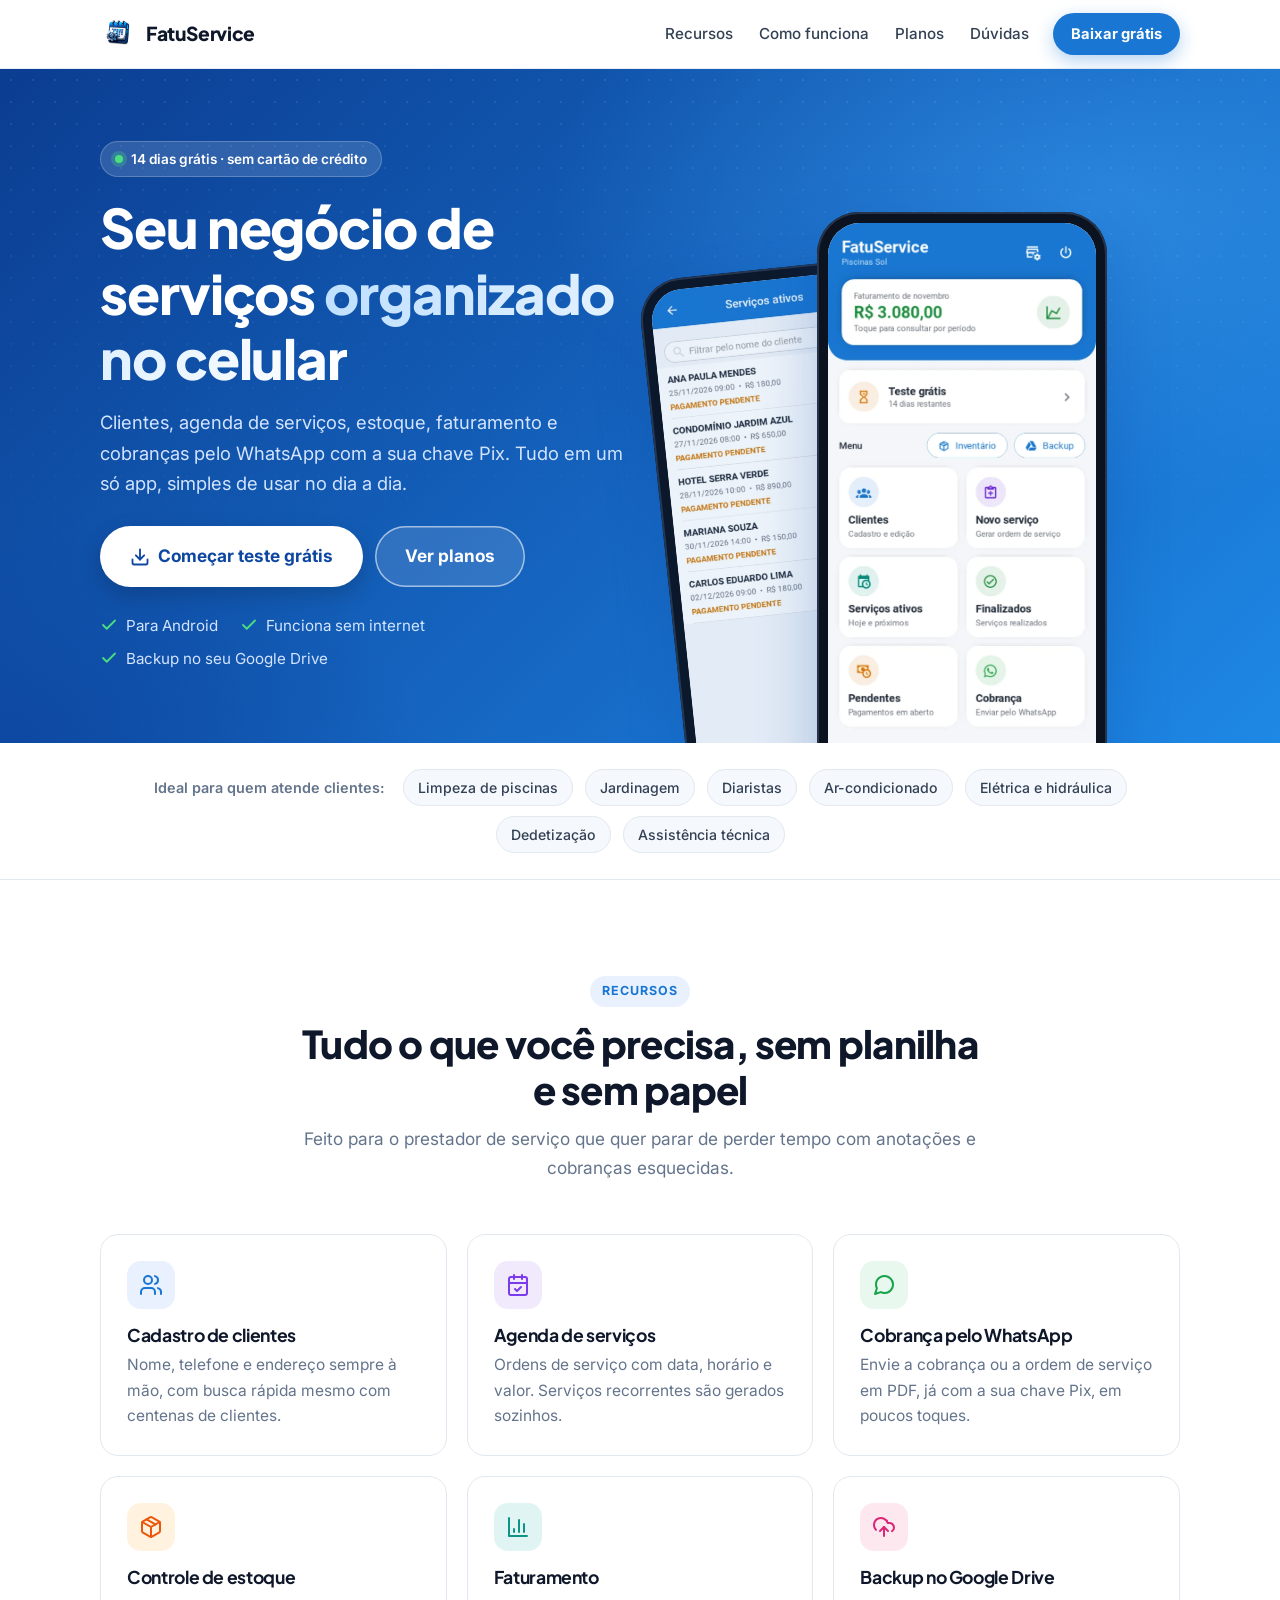
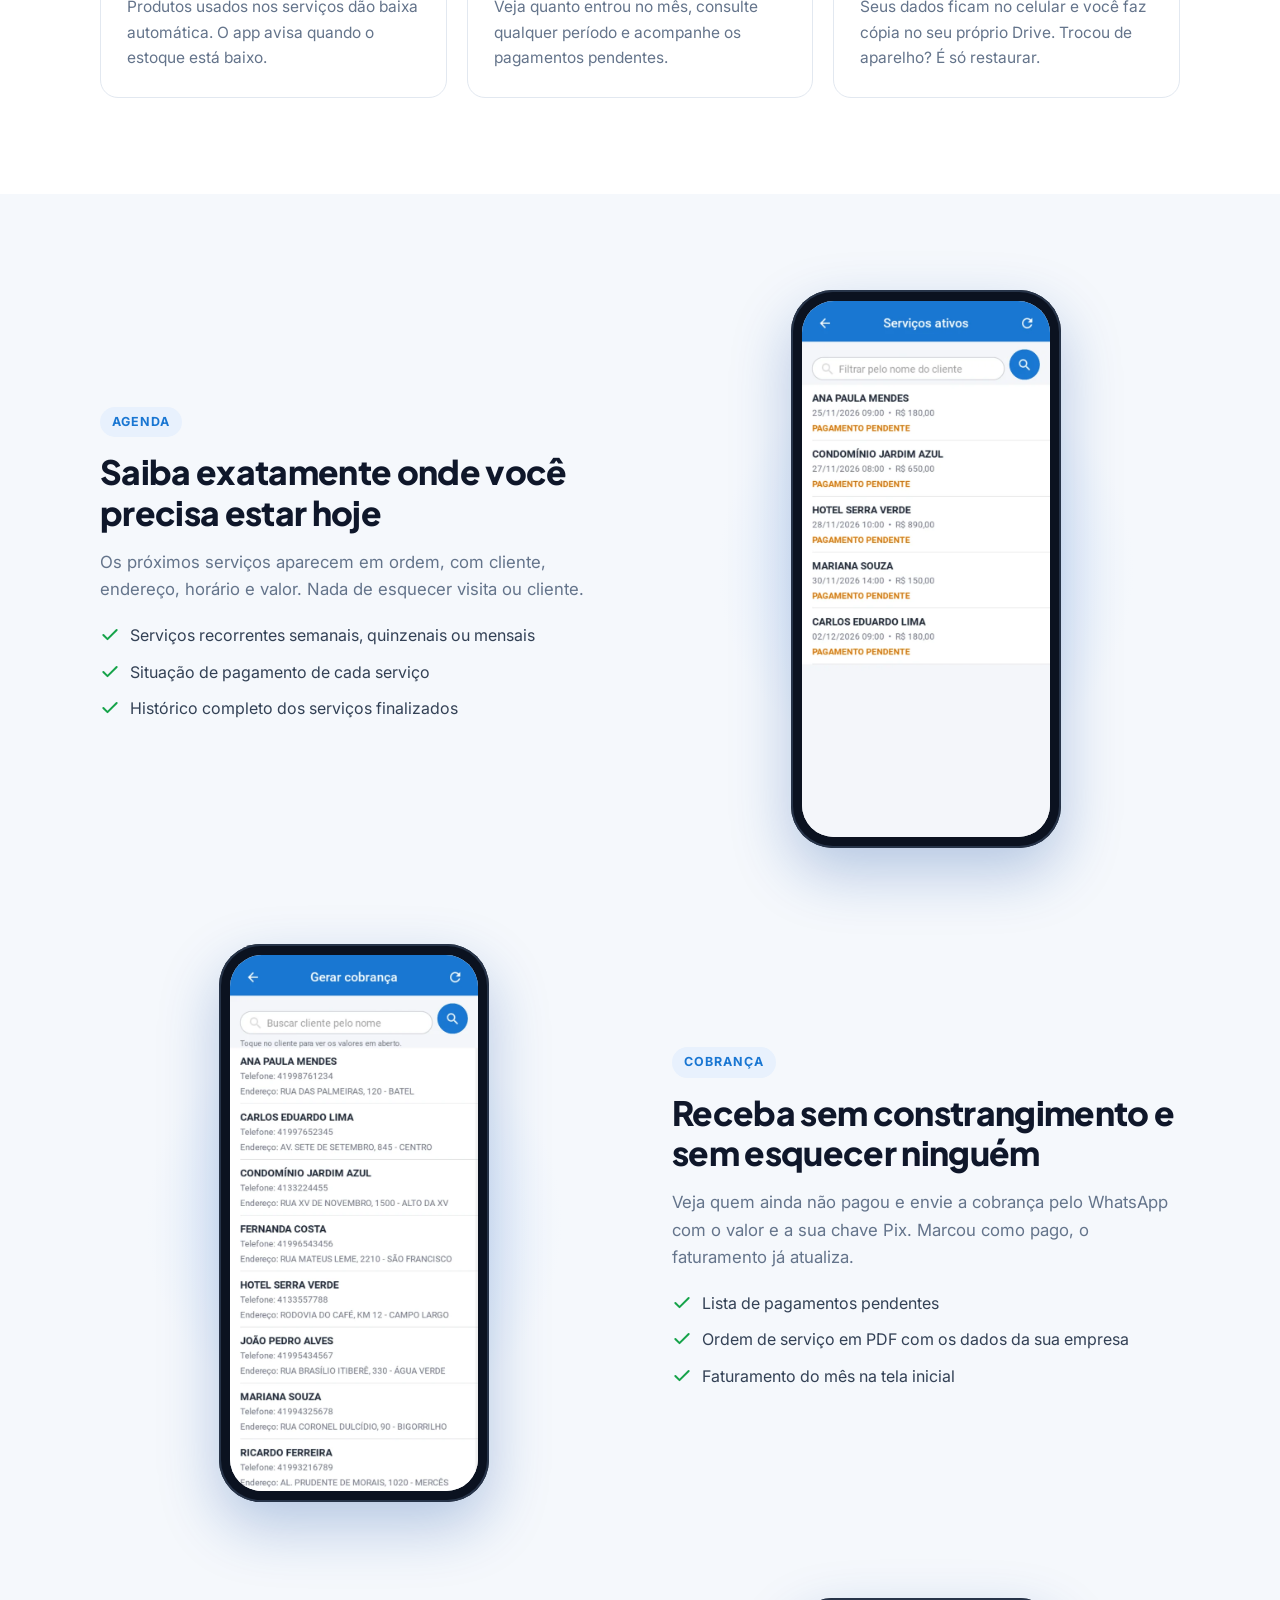
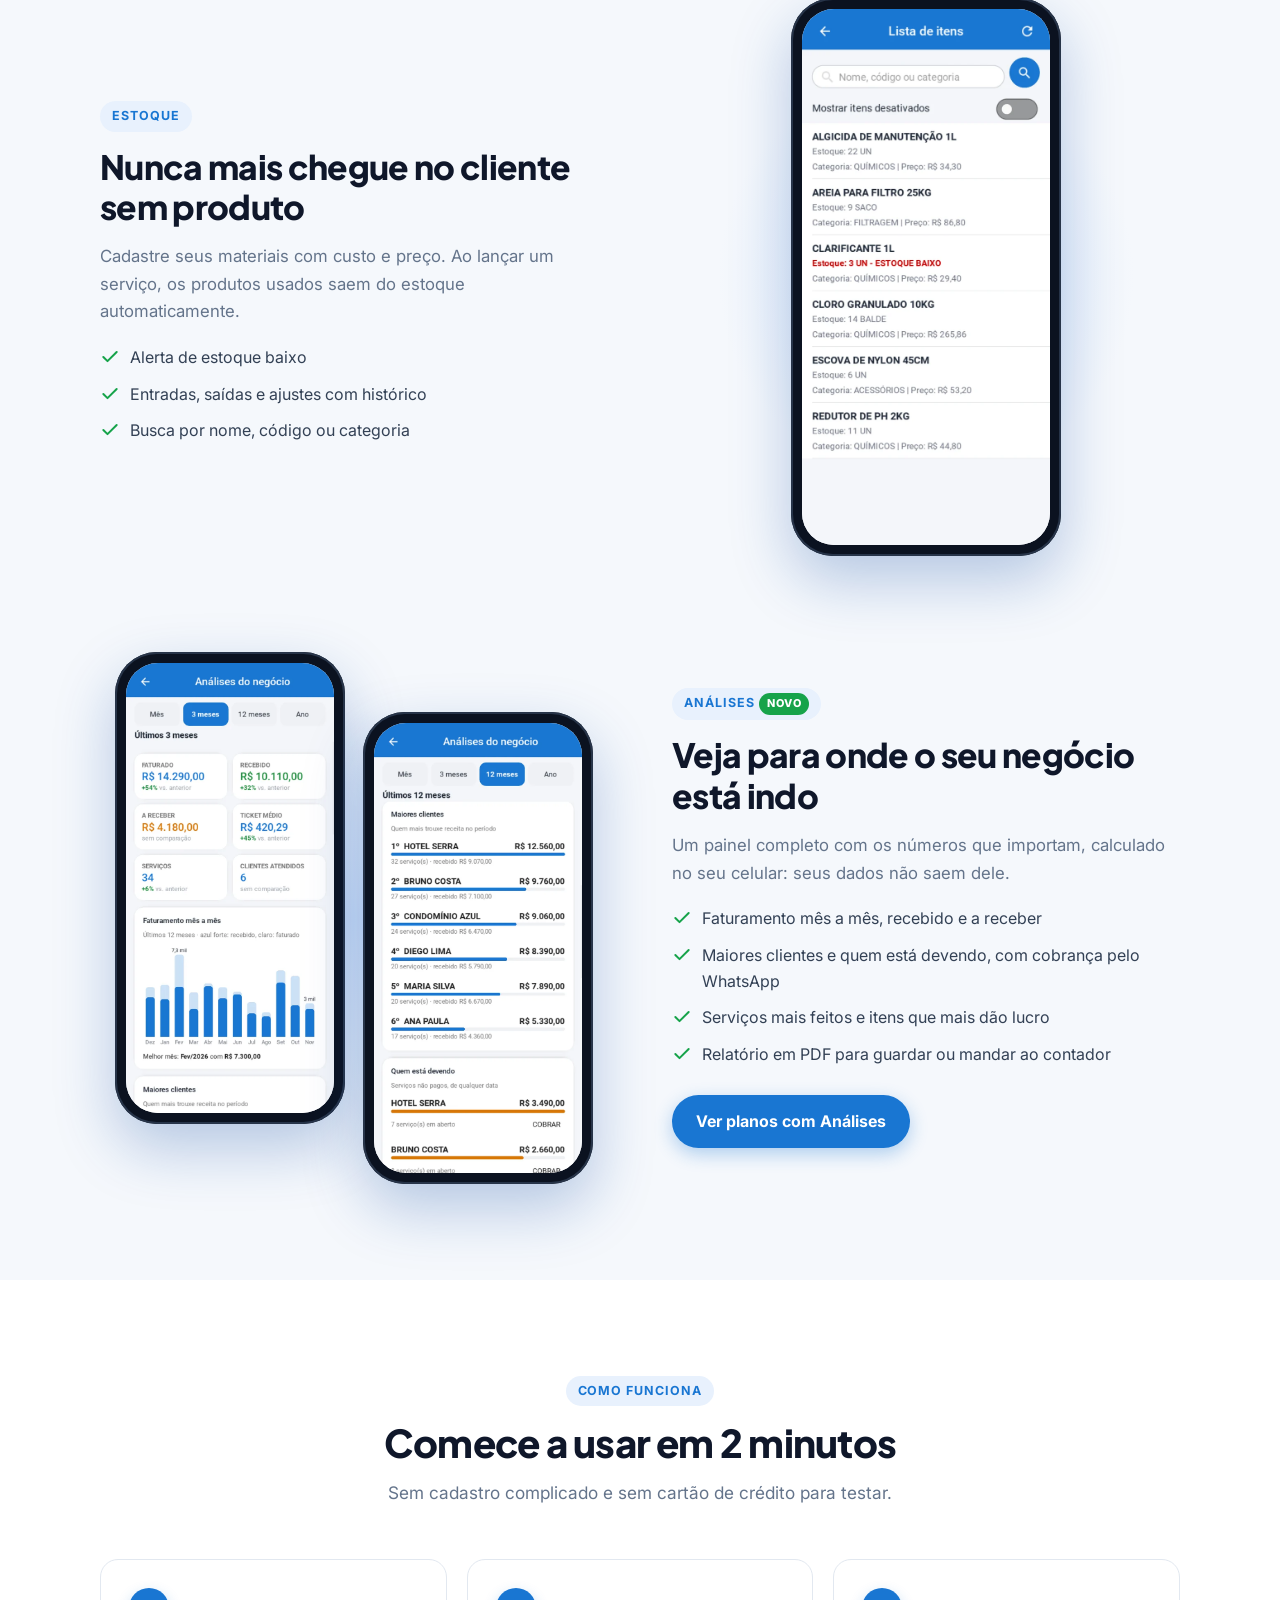
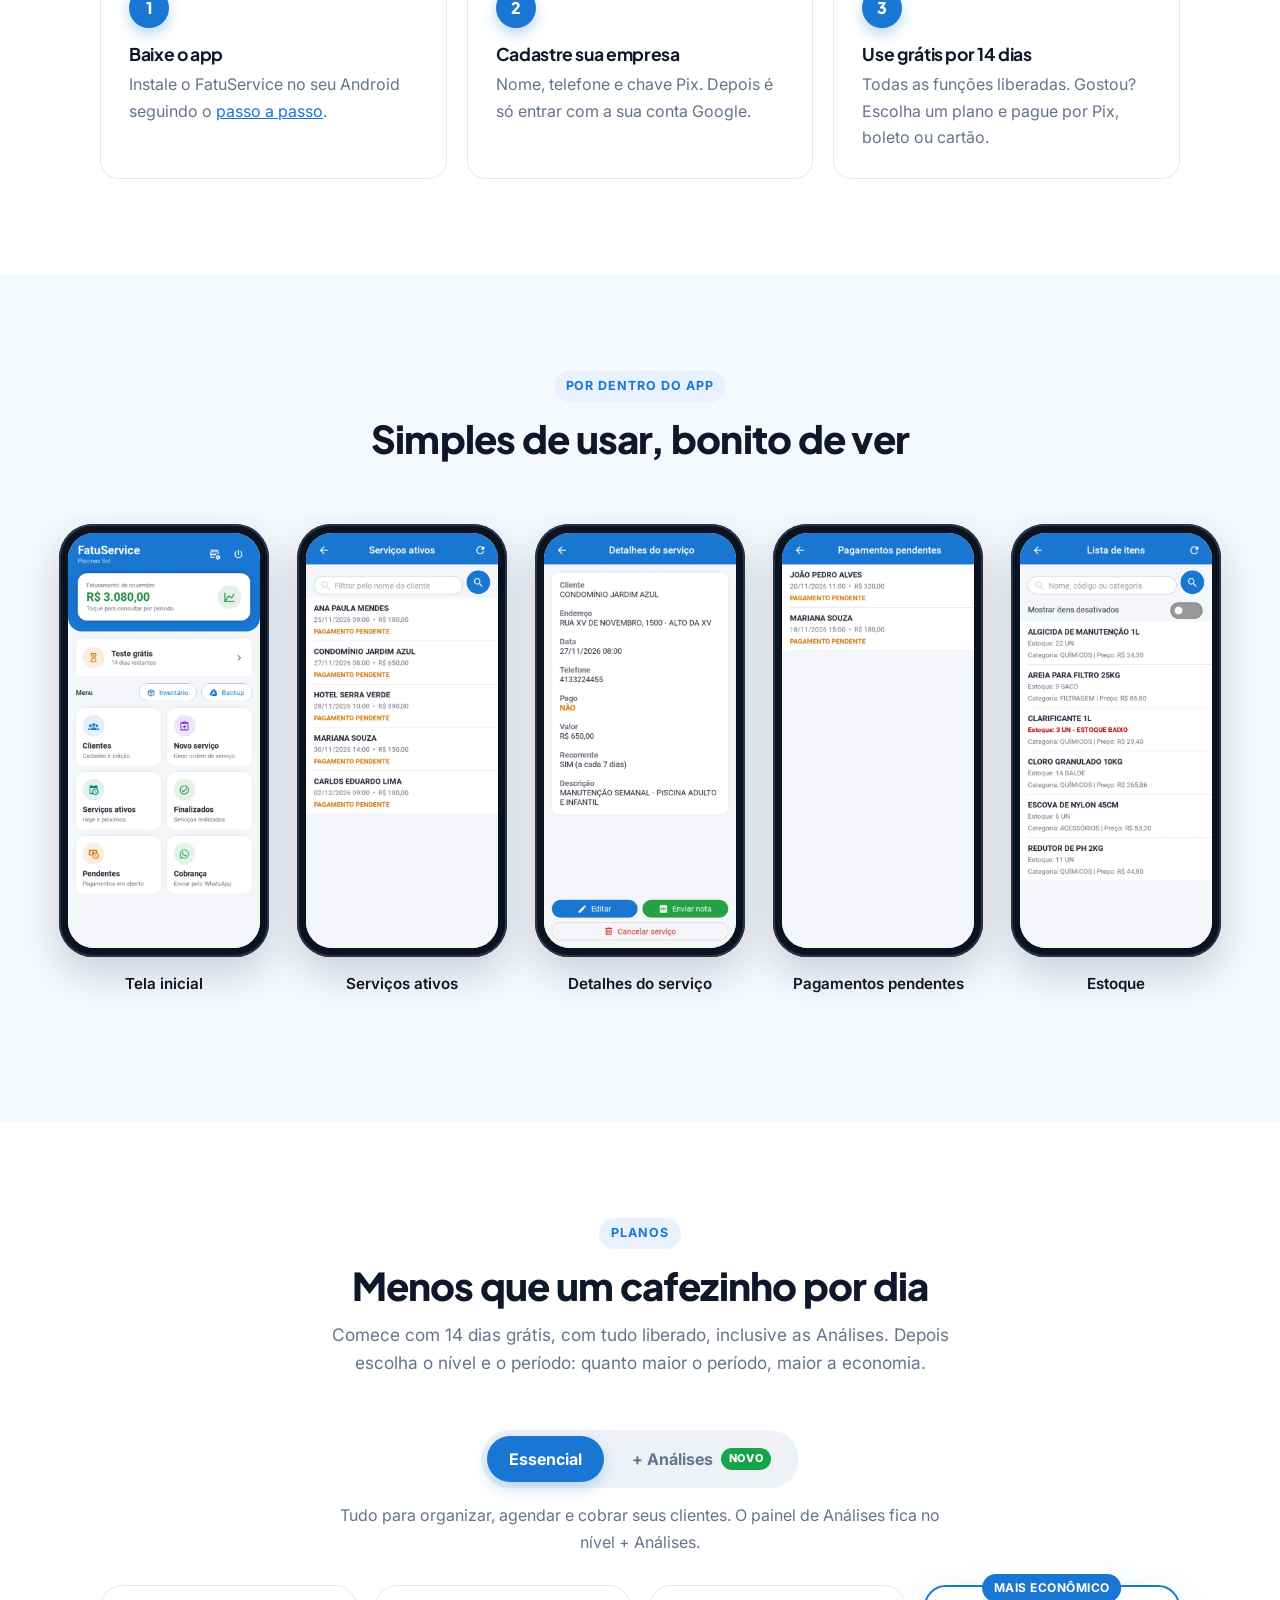
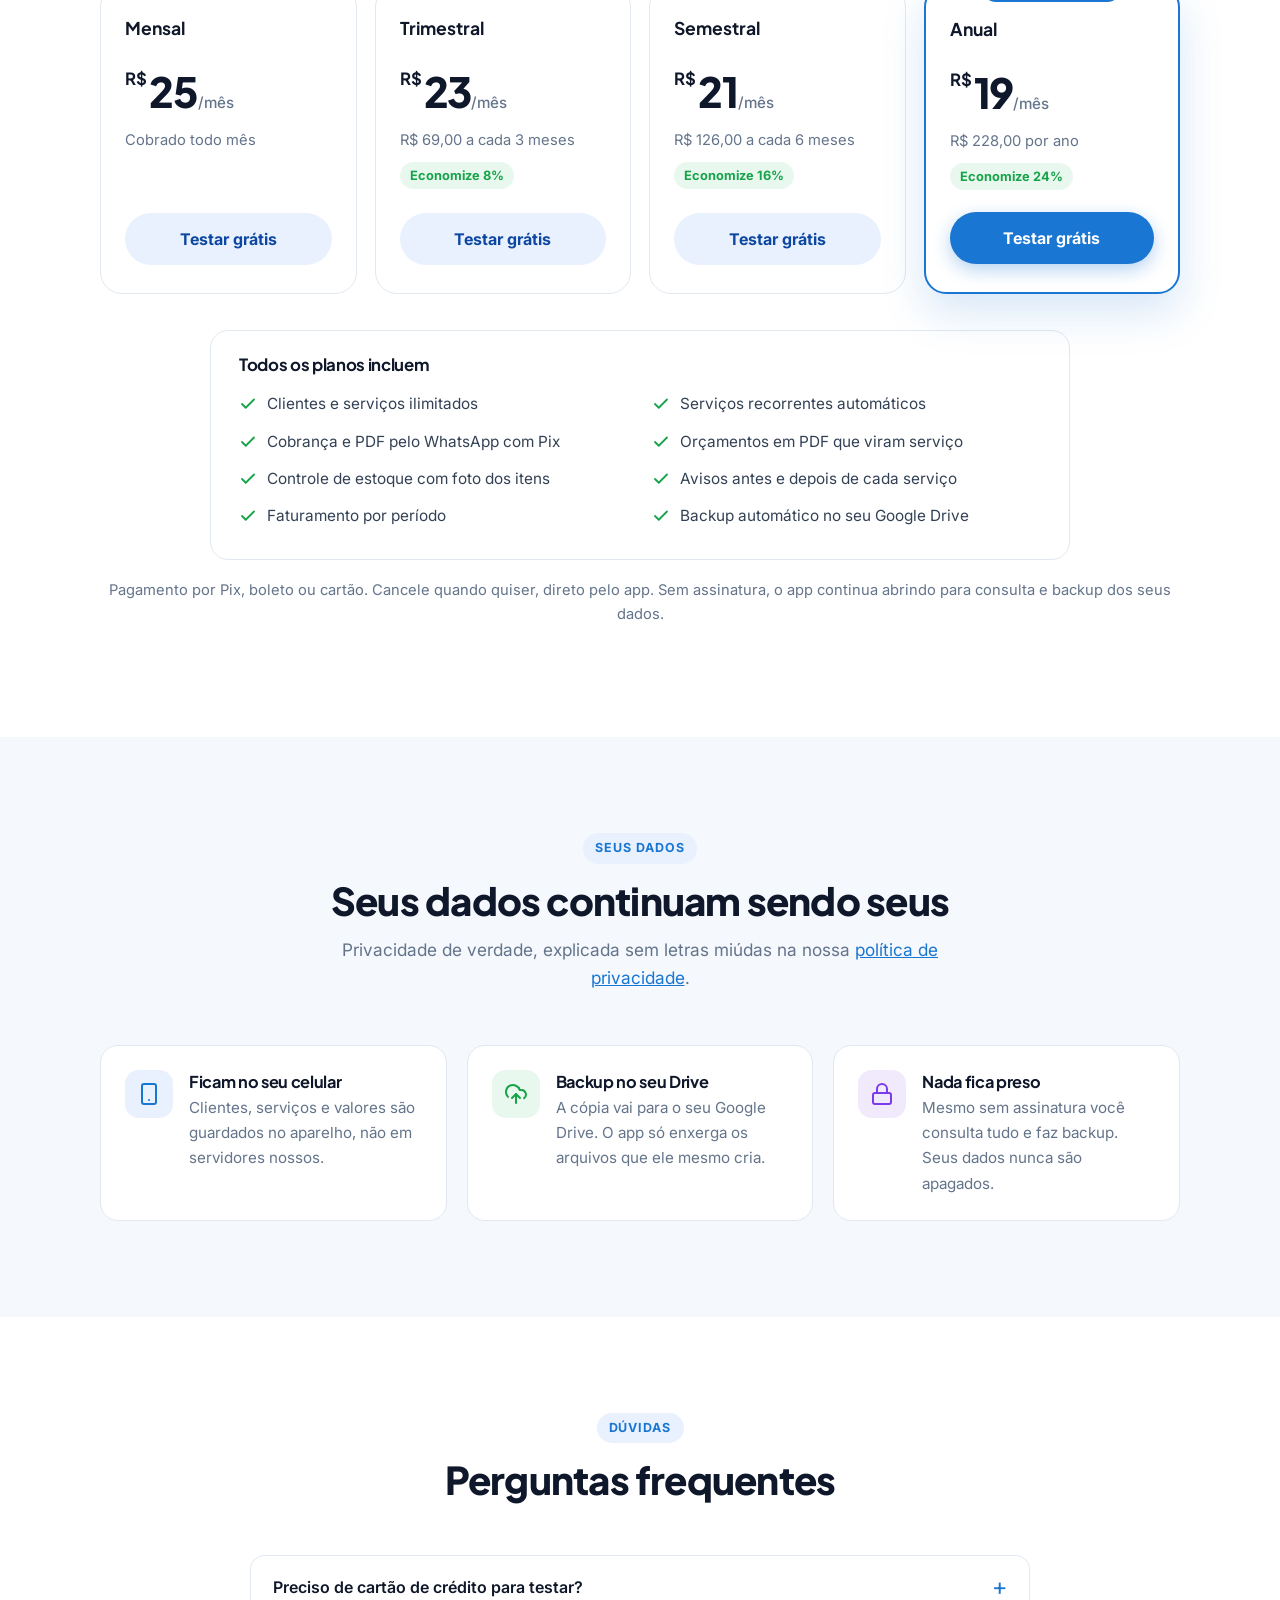
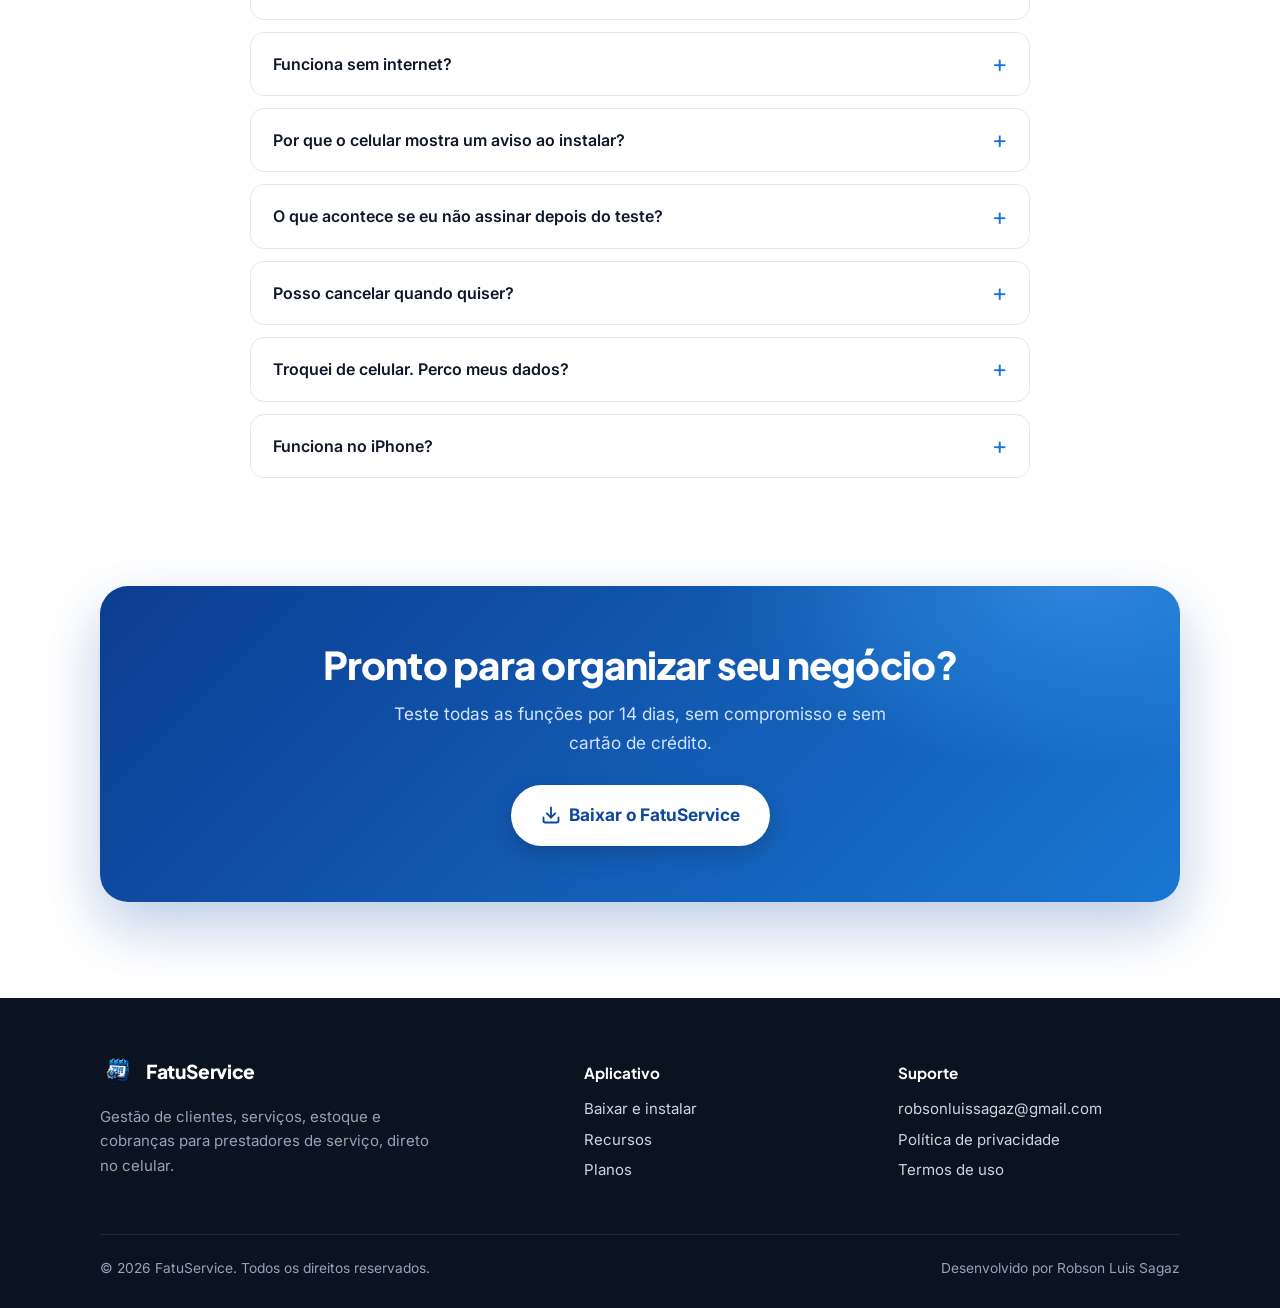
==== commit a189233d: "Planos + Análises no site: abas Essencial/+ Análises, destaque do painel e preços nos termos Co-Auth" ====
--- a/index.html
+++ b/index.html
@@ -172,6 +172,25 @@
           <div class="celular"><img src="img/tela-estoque.webp" alt="Lista de itens do estoque" loading="lazy"></div>
         </div>
       </div>
+
+      <div class="destaque-linha inverte" id="analises">
+        <div class="texto">
+          <span class="rotulo">Análises <span class="selo-novo">NOVO</span></span>
+          <h2>Veja para onde o seu negócio está indo</h2>
+          <p>Um painel completo com os números que importam, calculado no seu celular: seus dados não saem dele.</p>
+          <ul class="lista-check">
+            <li><svg><use href="#i-check"/></svg>Faturamento mês a mês, recebido e a receber</li>
+            <li><svg><use href="#i-check"/></svg>Maiores clientes e quem está devendo, com cobrança pelo WhatsApp</li>
+            <li><svg><use href="#i-check"/></svg>Serviços mais feitos e itens que mais dão lucro</li>
+            <li><svg><use href="#i-check"/></svg>Relatório em PDF para guardar ou mandar ao contador</li>
+          </ul>
+          <a class="botao" href="#planos" data-abrir-nivel="analises">Ver planos com Análises</a>
+        </div>
+        <div class="figura dupla">
+          <div class="celular"><img src="img/tela-analises.webp" alt="Painel de Análises com faturamento e gráfico" loading="lazy"></div>
+          <div class="celular"><img src="img/tela-analises-ranking.webp" alt="Ranking de maiores clientes e devedores" loading="lazy"></div>
+        </div>
+      </div>
     </div>
   </section>
 
@@ -221,9 +240,15 @@
       <div class="cabeca">
         <span class="rotulo">Planos</span>
         <h2>Menos que um cafezinho por dia</h2>
-        <p>Comece com 14 dias grátis. Todos os planos têm todas as funções. Quanto maior o período, maior a economia.</p>
-      </div>
-      <div class="grade-planos">
+        <p>Comece com 14 dias grátis, com tudo liberado, inclusive as Análises. Depois escolha o nível e o período: quanto maior o período, maior a economia.</p>
+      </div>
+      <div class="abas-planos" role="tablist" aria-label="Nível do plano">
+        <button type="button" class="aba ativa" data-nivel="essencial" role="tab" aria-selected="true">Essencial</button>
+        <button type="button" class="aba" data-nivel="analises" role="tab" aria-selected="false">+ Análises <span class="selo-novo">NOVO</span></button>
+      </div>
+      <p class="descricao-nivel" data-nivel="essencial">Tudo para organizar, agendar e cobrar seus clientes. O painel de Análises fica no nível + Análises.</p>
+      <p class="descricao-nivel" data-nivel="analises" hidden>Tudo do Essencial <b>+ o painel de Análises</b>: faturamento mês a mês, maiores clientes, quem está devendo, serviços e itens que mais dão lucro e relatório em PDF.</p>
+      <div class="grade-planos" data-nivel="essencial">
         <div class="plano">
           <div class="nome">Mensal</div>
           <div class="preco"><span class="rs">R$</span><span class="valor">25</span><span class="mes">/mês</span></div>
@@ -258,15 +283,52 @@
           <a class="botao" href="instalar.html">Testar grátis</a>
         </div>
       </div>
+      <div class="grade-planos" data-nivel="analises" hidden>
+        <div class="plano">
+          <div class="nome">Mensal + Análises</div>
+          <div class="preco"><span class="rs">R$</span><span class="valor">35</span><span class="mes">/mês</span></div>
+          <div class="detalhe">Cobrado todo mês</div>
+          <span class="economia vazia">-</span>
+          <div class="espaco"></div>
+          <a class="botao" href="instalar.html">Testar grátis</a>
+        </div>
+        <div class="plano">
+          <div class="nome">Trimestral + Análises</div>
+          <div class="preco"><span class="rs">R$</span><span class="valor">32</span><span class="mes">/mês</span></div>
+          <div class="detalhe">R$ 96,00 a cada 3 meses</div>
+          <span class="economia">Economize 9%</span>
+          <div class="espaco"></div>
+          <a class="botao" href="instalar.html">Testar grátis</a>
+        </div>
+        <div class="plano">
+          <div class="nome">Semestral + Análises</div>
+          <div class="preco"><span class="rs">R$</span><span class="valor">29</span><span class="mes">/mês</span></div>
+          <div class="detalhe">R$ 174,00 a cada 6 meses</div>
+          <span class="economia">Economize 17%</span>
+          <div class="espaco"></div>
+          <a class="botao" href="instalar.html">Testar grátis</a>
+        </div>
+        <div class="plano popular">
+          <span class="fita">MAIS ECONÔMICO</span>
+          <div class="nome">Anual + Análises</div>
+          <div class="preco"><span class="rs">R$</span><span class="valor">27</span><span class="mes">/mês</span></div>
+          <div class="detalhe">R$ 324,00 por ano</div>
+          <span class="economia">Economize 23%</span>
+          <div class="espaco"></div>
+          <a class="botao" href="instalar.html">Testar grátis</a>
+        </div>
+      </div>
       <div class="incluso">
         <h3>Todos os planos incluem</h3>
         <ul>
           <li><svg><use href="#i-check"/></svg>Clientes e serviços ilimitados</li>
           <li><svg><use href="#i-check"/></svg>Serviços recorrentes automáticos</li>
           <li><svg><use href="#i-check"/></svg>Cobrança e PDF pelo WhatsApp com Pix</li>
-          <li><svg><use href="#i-check"/></svg>Controle de estoque</li>
+          <li><svg><use href="#i-check"/></svg>Orçamentos em PDF que viram serviço</li>
+          <li><svg><use href="#i-check"/></svg>Controle de estoque com foto dos itens</li>
+          <li><svg><use href="#i-check"/></svg>Avisos antes e depois de cada serviço</li>
           <li><svg><use href="#i-check"/></svg>Faturamento por período</li>
-          <li><svg><use href="#i-check"/></svg>Backup no seu Google Drive</li>
+          <li><svg><use href="#i-check"/></svg>Backup automático no seu Google Drive</li>
         </ul>
       </div>
       <p class="nota-planos">Pagamento por Pix, boleto ou cartão. Cancele quando quiser, direto pelo app. Sem assinatura, o app continua abrindo para consulta e backup dos seus dados.</p>
@@ -372,5 +434,27 @@
       </div>
     </div>
   </footer>
+  <script>
+    // Planos: alterna entre Essencial e + Análises.
+    (function () {
+      function mostrar(nivel) {
+        document.querySelectorAll("#planos [data-nivel]").forEach(function (el) {
+          if (el.classList.contains("aba")) {
+            var ativa = el.dataset.nivel === nivel;
+            el.classList.toggle("ativa", ativa);
+            el.setAttribute("aria-selected", ativa ? "true" : "false");
+          } else {
+            el.hidden = el.dataset.nivel !== nivel;
+          }
+        });
+      }
+      document.querySelectorAll("#planos .aba").forEach(function (aba) {
+        aba.addEventListener("click", function () { mostrar(aba.dataset.nivel); });
+      });
+      document.querySelectorAll("[data-abrir-nivel]").forEach(function (link) {
+        link.addEventListener("click", function () { mostrar(link.dataset.abrirNivel); });
+      });
+    })();
+  </script>
 </body>
 </html>
--- a/estilo.css
+++ b/estilo.css
@@ -211,6 +211,23 @@
 .incluso svg { width: 18px; height: 18px; color: var(--verde); flex: none; margin-top: 4px; }
 .nota-planos { text-align: center; color: var(--suave); font-size: .92rem; margin-top: 18px; }
 
+/* Planos: Essencial / + Análises */
+[hidden] { display: none !important; }
+.abas-planos { display: flex; gap: 6px; justify-content: center; margin: 0 auto 14px; background: #eef2f7; padding: 6px; border-radius: 999px; width: fit-content; }
+.abas-planos .aba { border: 0; background: transparent; font: inherit; font-weight: 700; color: var(--suave); padding: 10px 22px; border-radius: 999px; cursor: pointer; display: inline-flex; align-items: center; gap: 8px; }
+.abas-planos .aba.ativa { background: var(--azul); color: #fff; box-shadow: 0 6px 16px rgba(25, 118, 210, .25); }
+.descricao-nivel { text-align: center; color: var(--suave); max-width: 620px; margin: 0 auto 30px; }
+.selo-novo { display: inline-block; background: #16a34a; color: #fff; font-size: .68rem; font-weight: 800; letter-spacing: .05em; padding: 2px 8px; border-radius: 999px; vertical-align: middle; }
+.abas-planos .aba:not(.ativa) .selo-novo { background: #16a34a; }
+.destaque-linha .texto .botao { margin-top: 18px; }
+.destaque-linha .figura.dupla { gap: 18px; align-items: flex-start; }
+.destaque-linha .figura.dupla .celular { width: 230px; }
+.destaque-linha .figura.dupla .celular + .celular { margin-top: 60px; }
+@media (max-width: 560px) {
+  .destaque-linha .figura.dupla .celular { width: 46%; }
+  .destaque-linha .figura.dupla .celular + .celular { margin-top: 36px; }
+}
+
 /* Privacidade */
 .privacidade-bloco { display: grid; grid-template-columns: repeat(3, 1fr); gap: 20px; }
 @media (max-width: 800px) { .privacidade-bloco { grid-template-columns: 1fr; } }
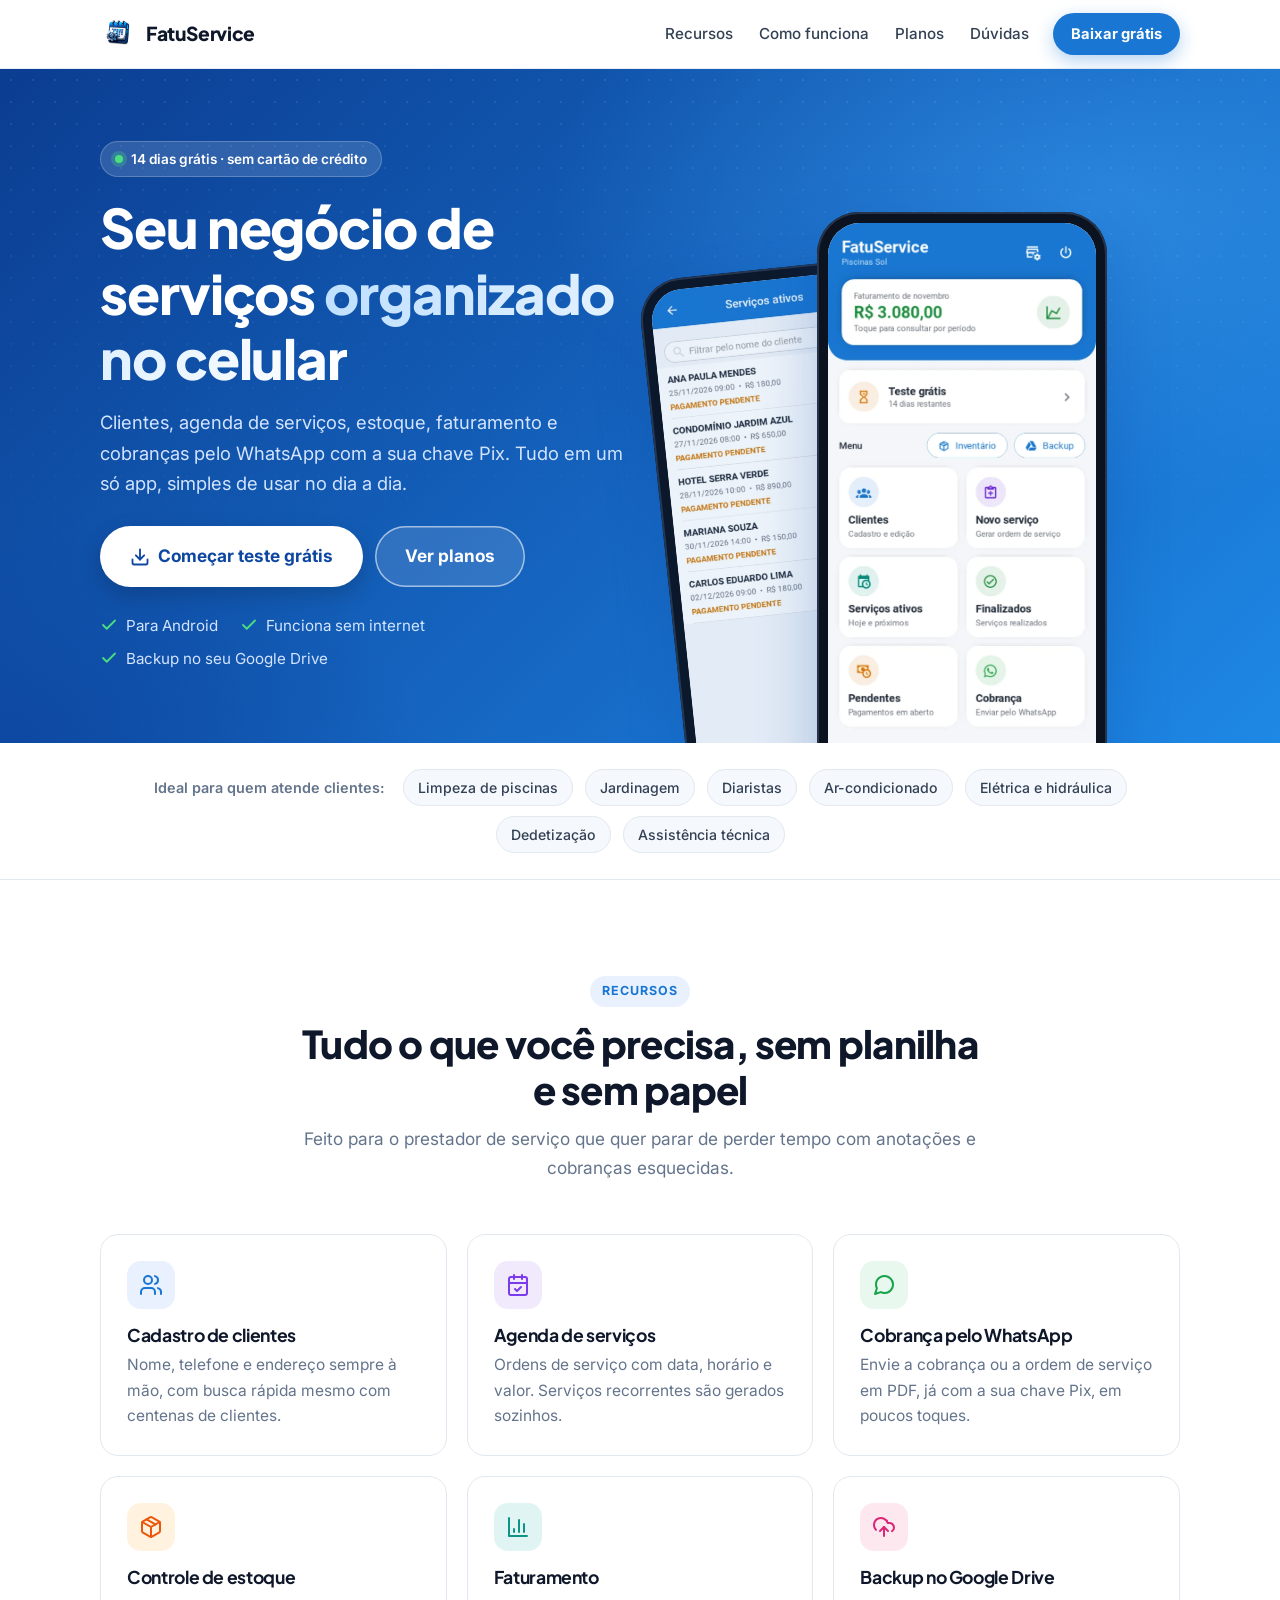
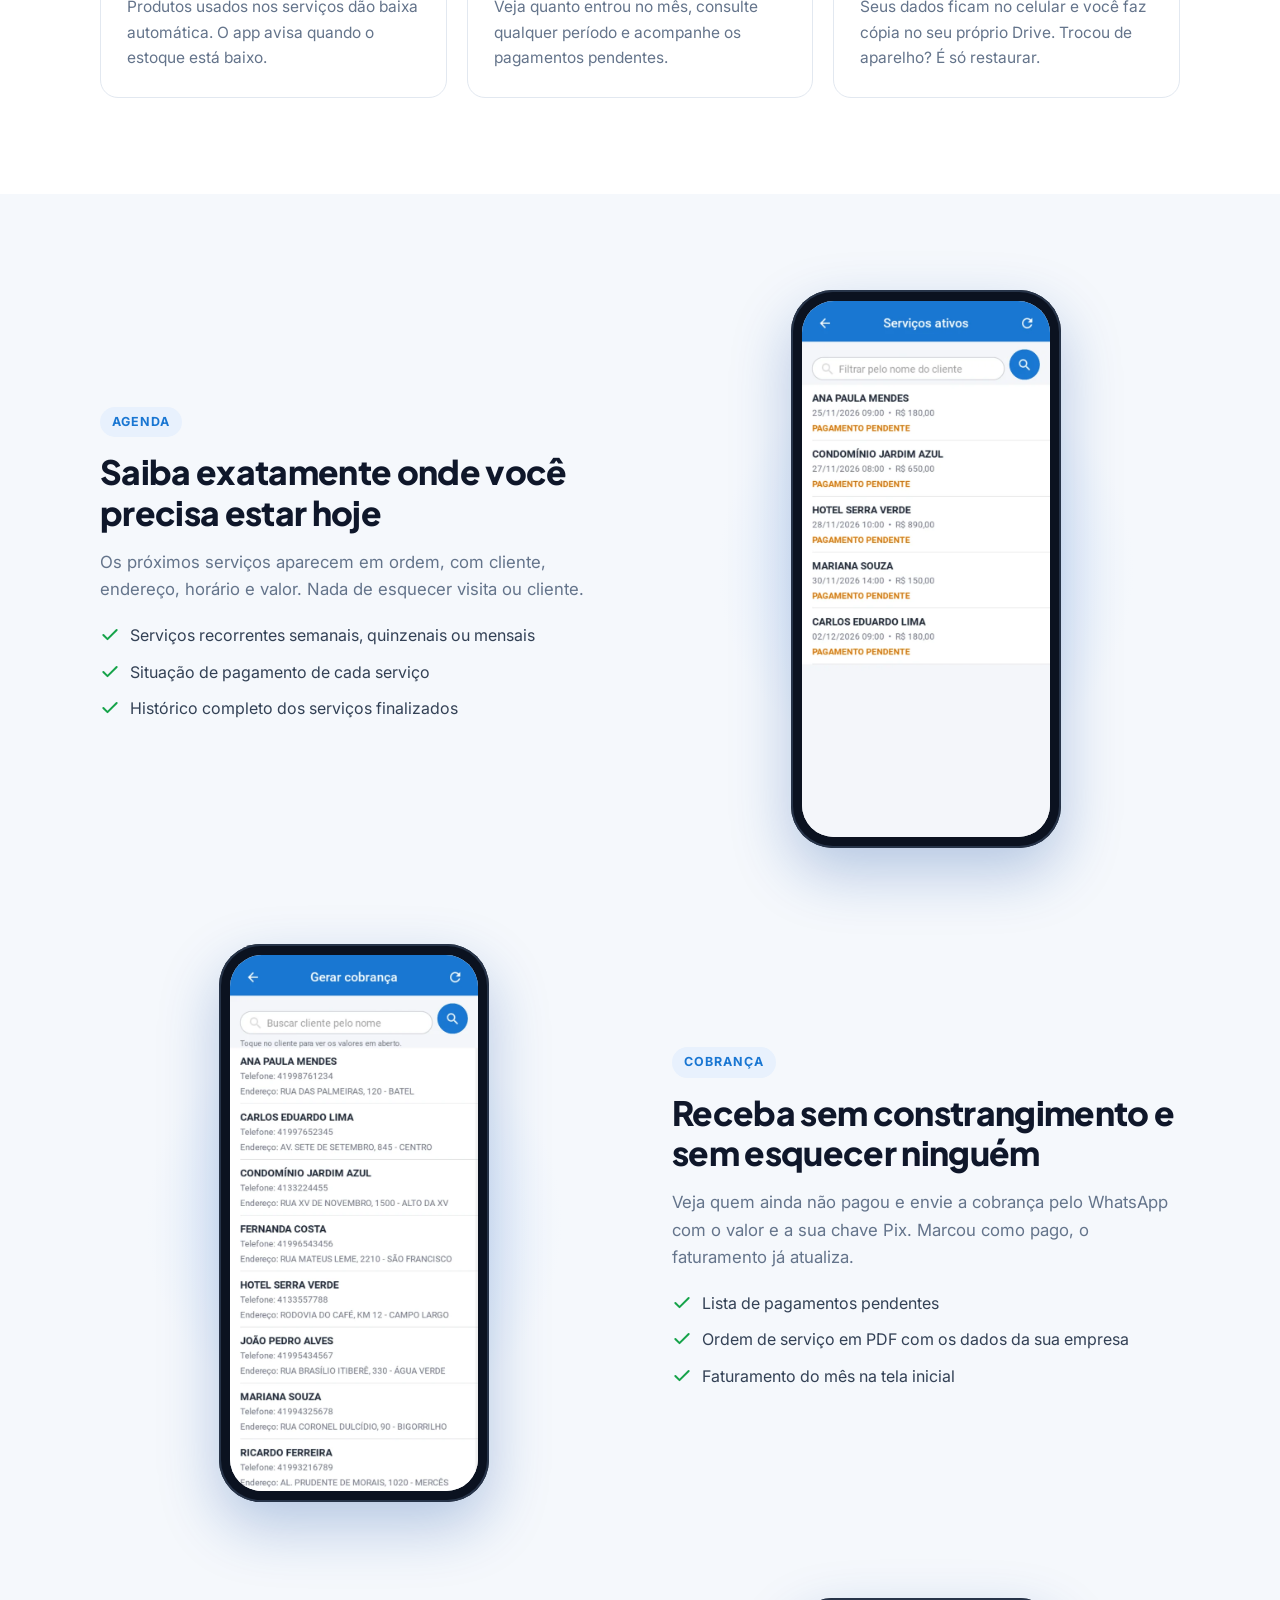
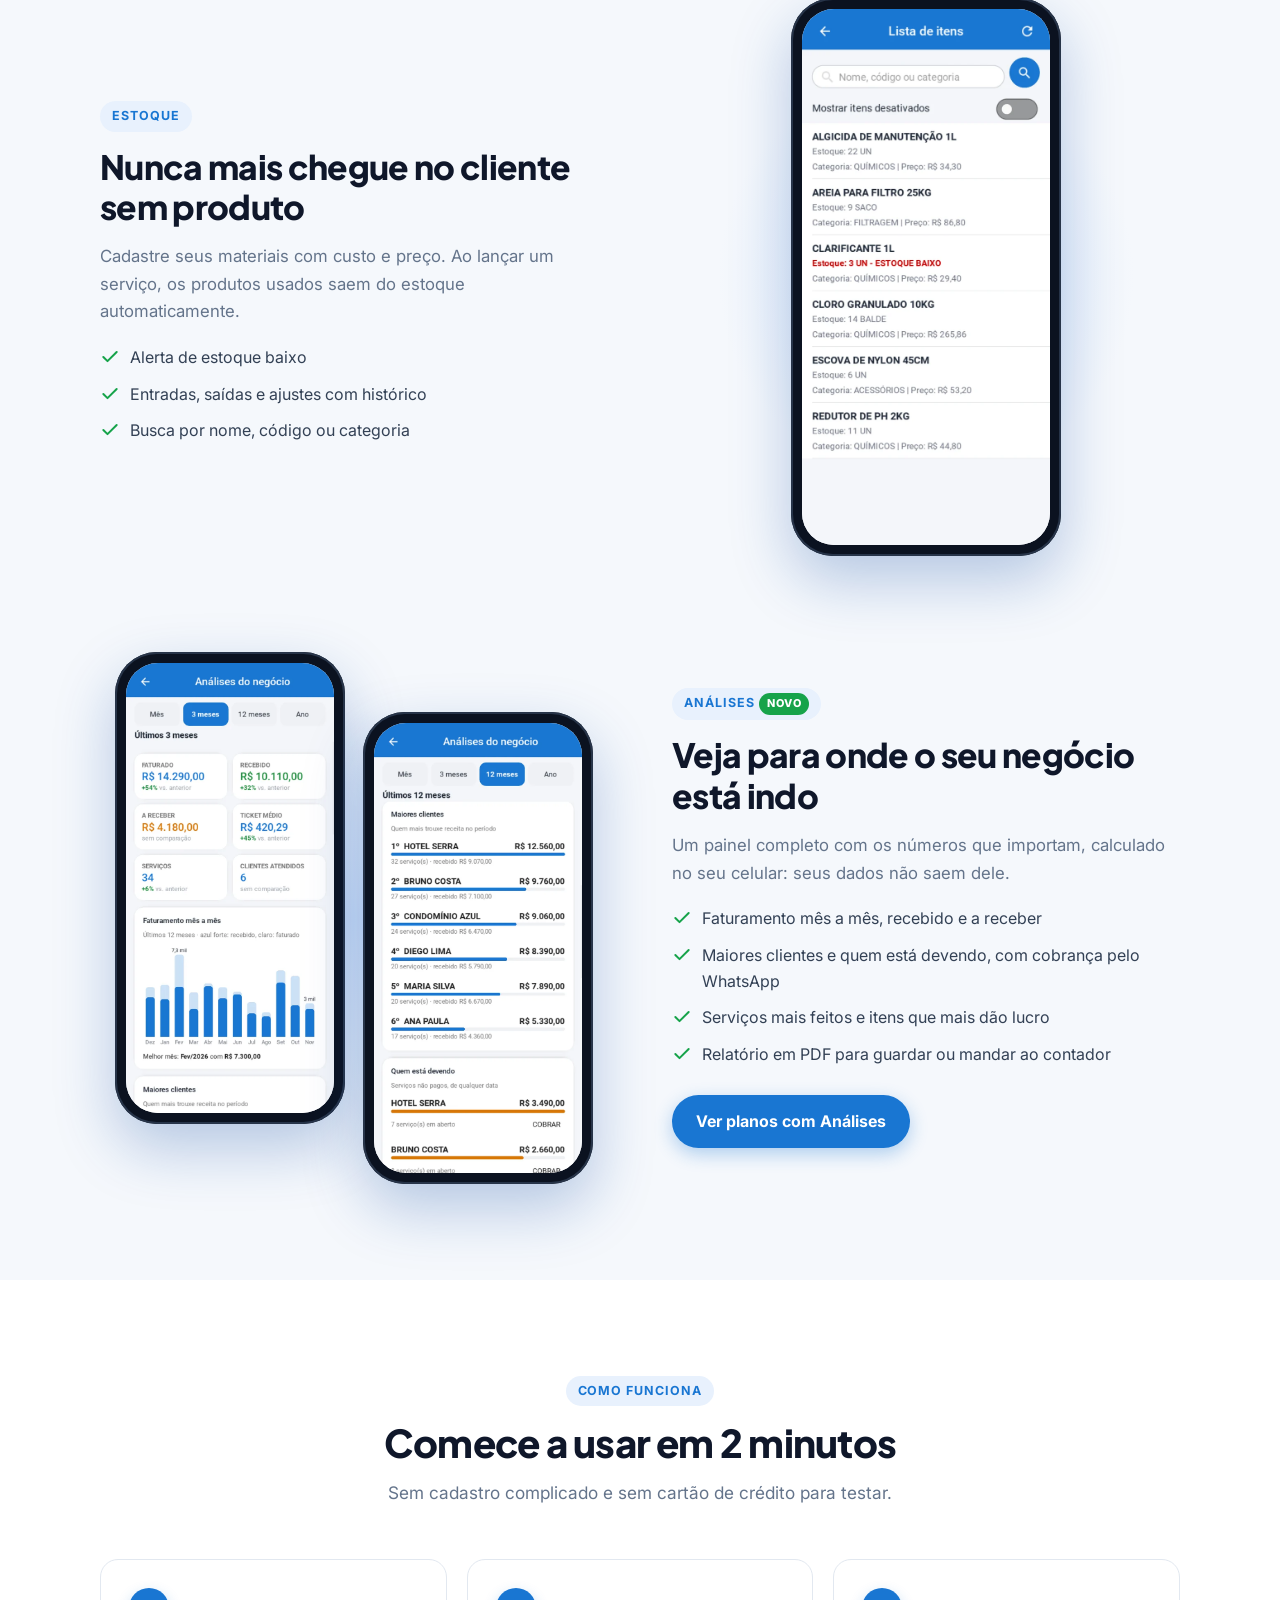
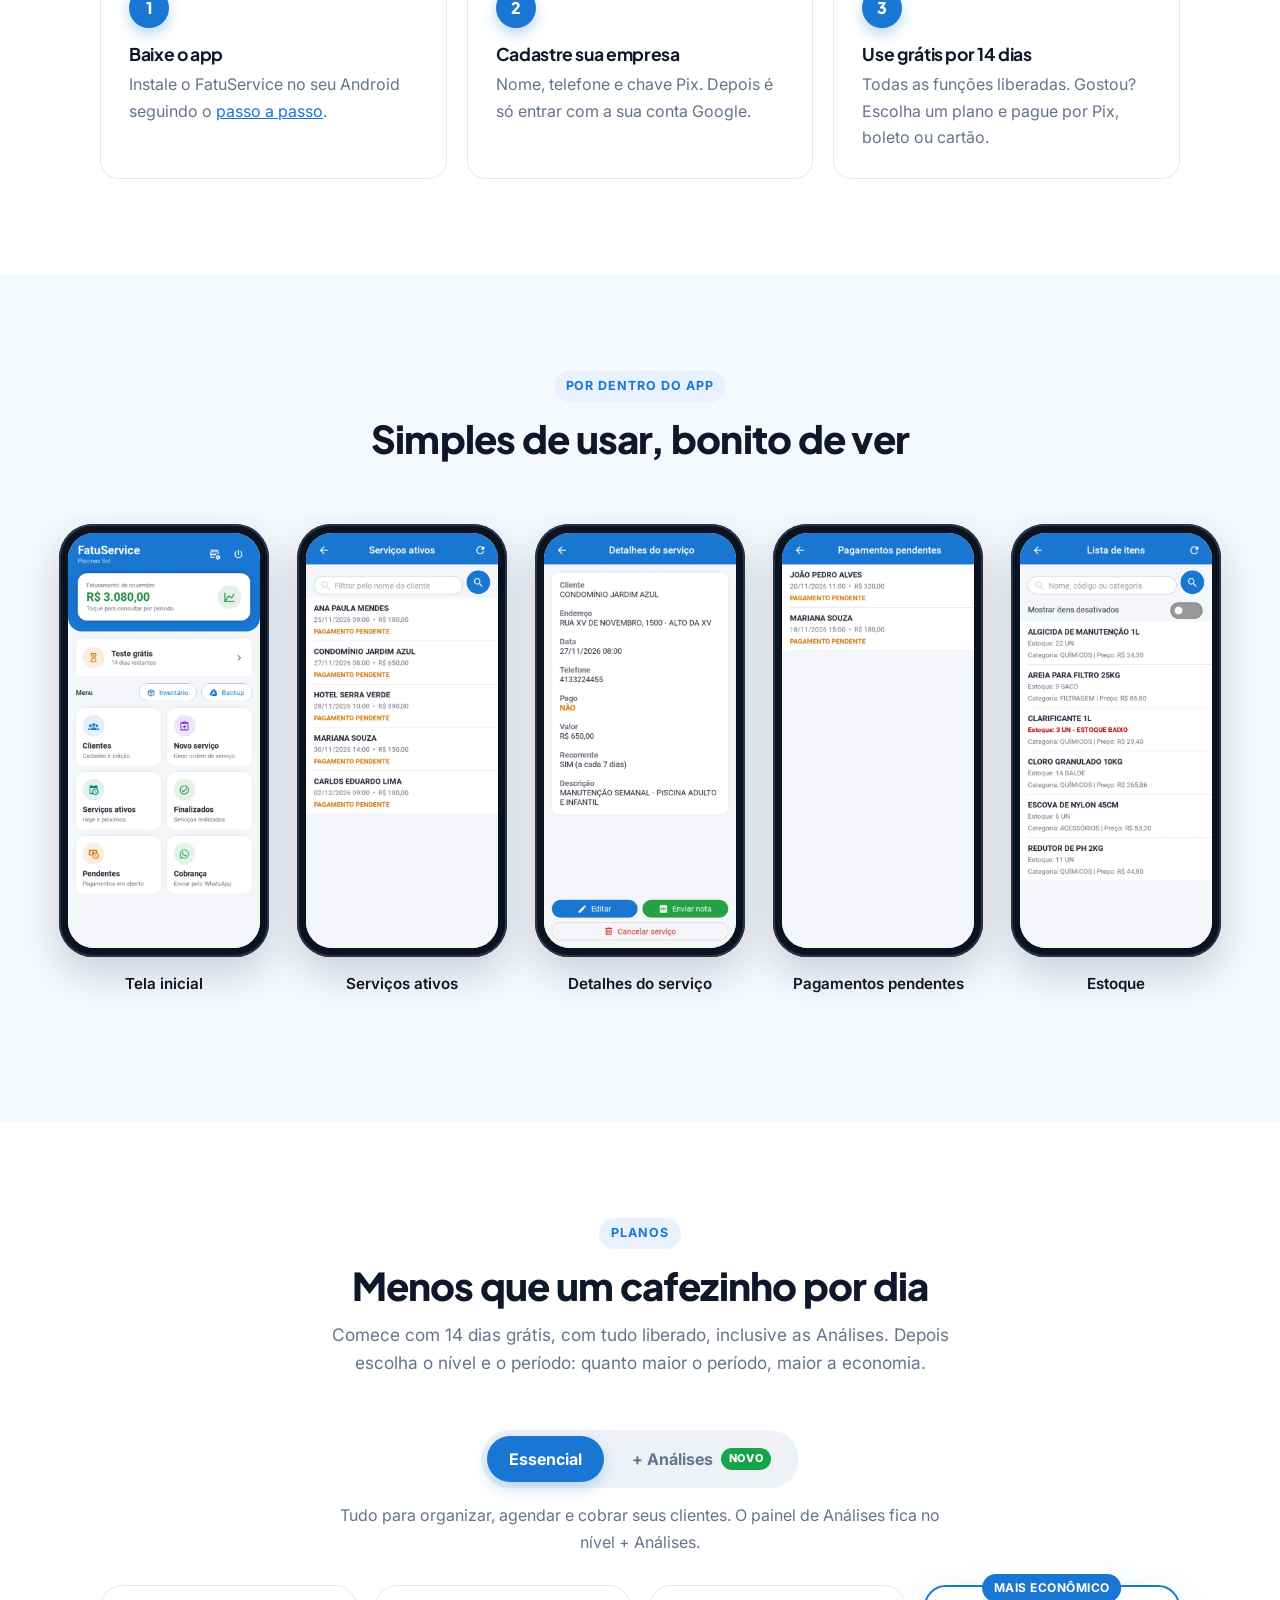
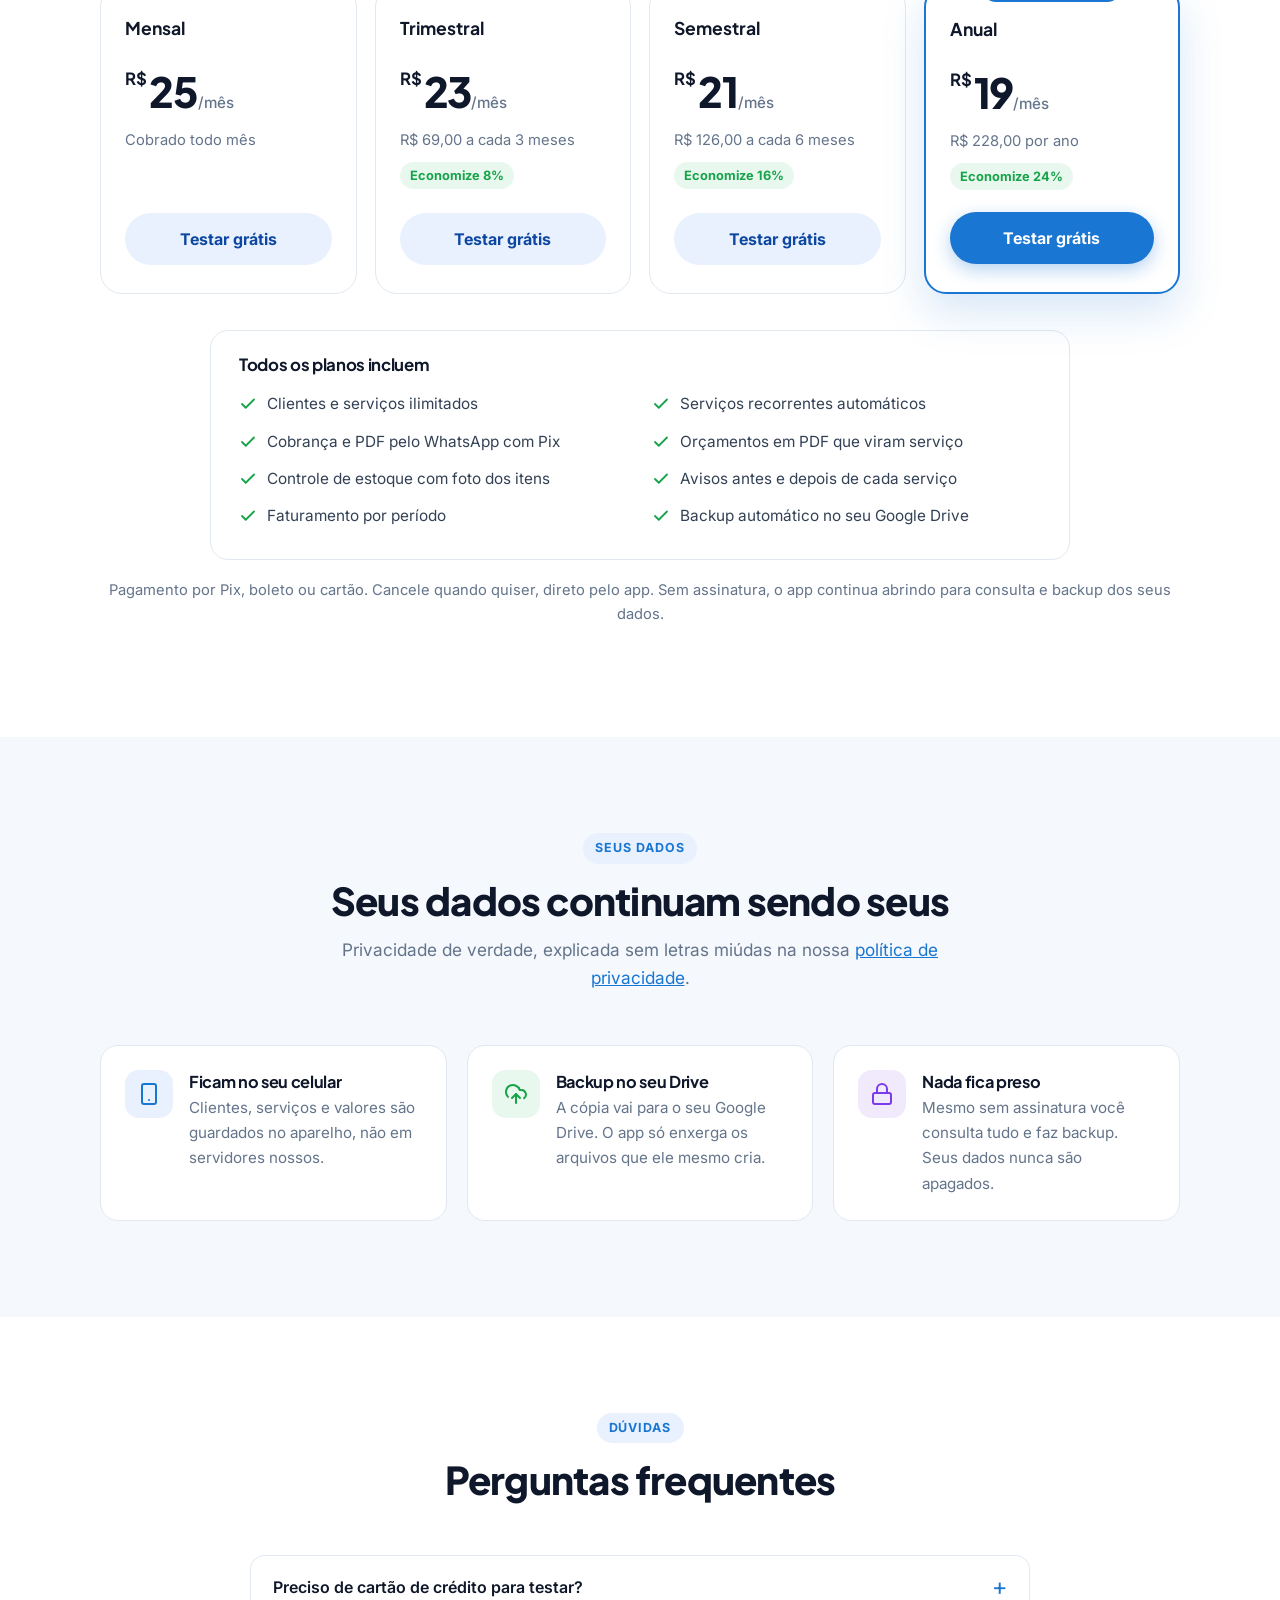
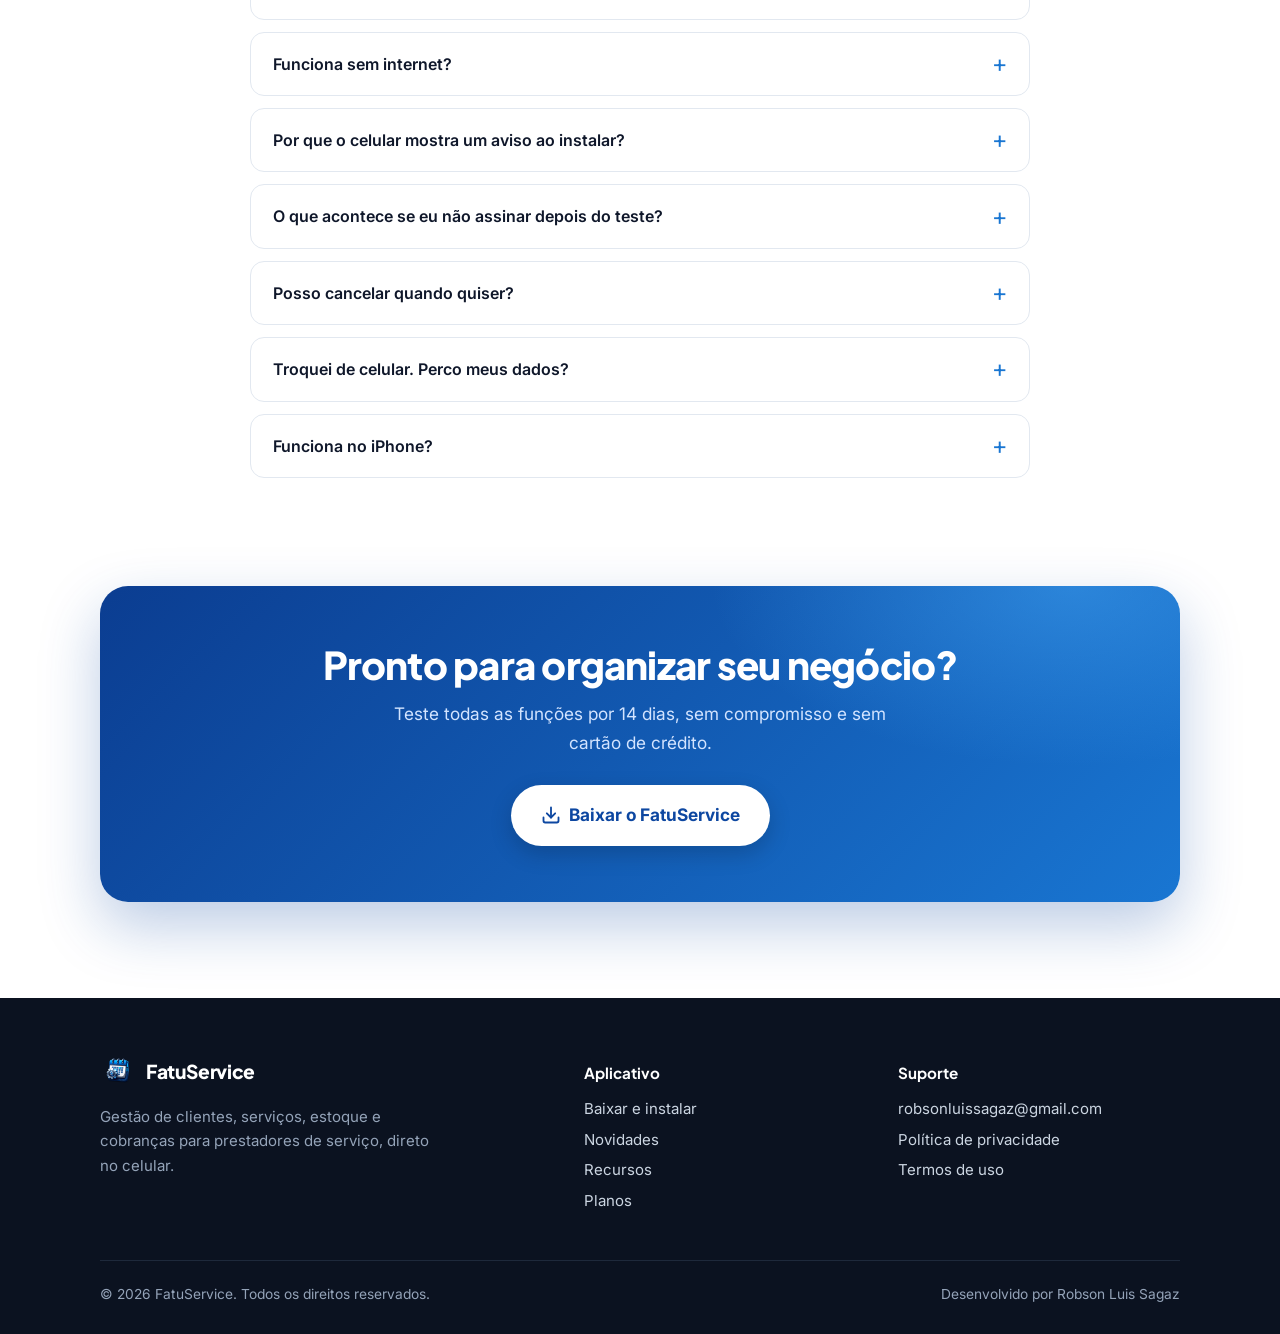
==== commit 25349d41: "Página e arquivo de novidades (histórico de versões lido pelo app) Co-Authored-By: Claude Opus 5.5 <" ====
--- a/index.html
+++ b/index.html
@@ -418,6 +418,7 @@
         <div>
           <h4>Aplicativo</h4>
           <a href="instalar.html">Baixar e instalar</a>
+          <a href="novidades.html">Novidades</a>
           <a href="#recursos">Recursos</a>
           <a href="#planos">Planos</a>
         </div>
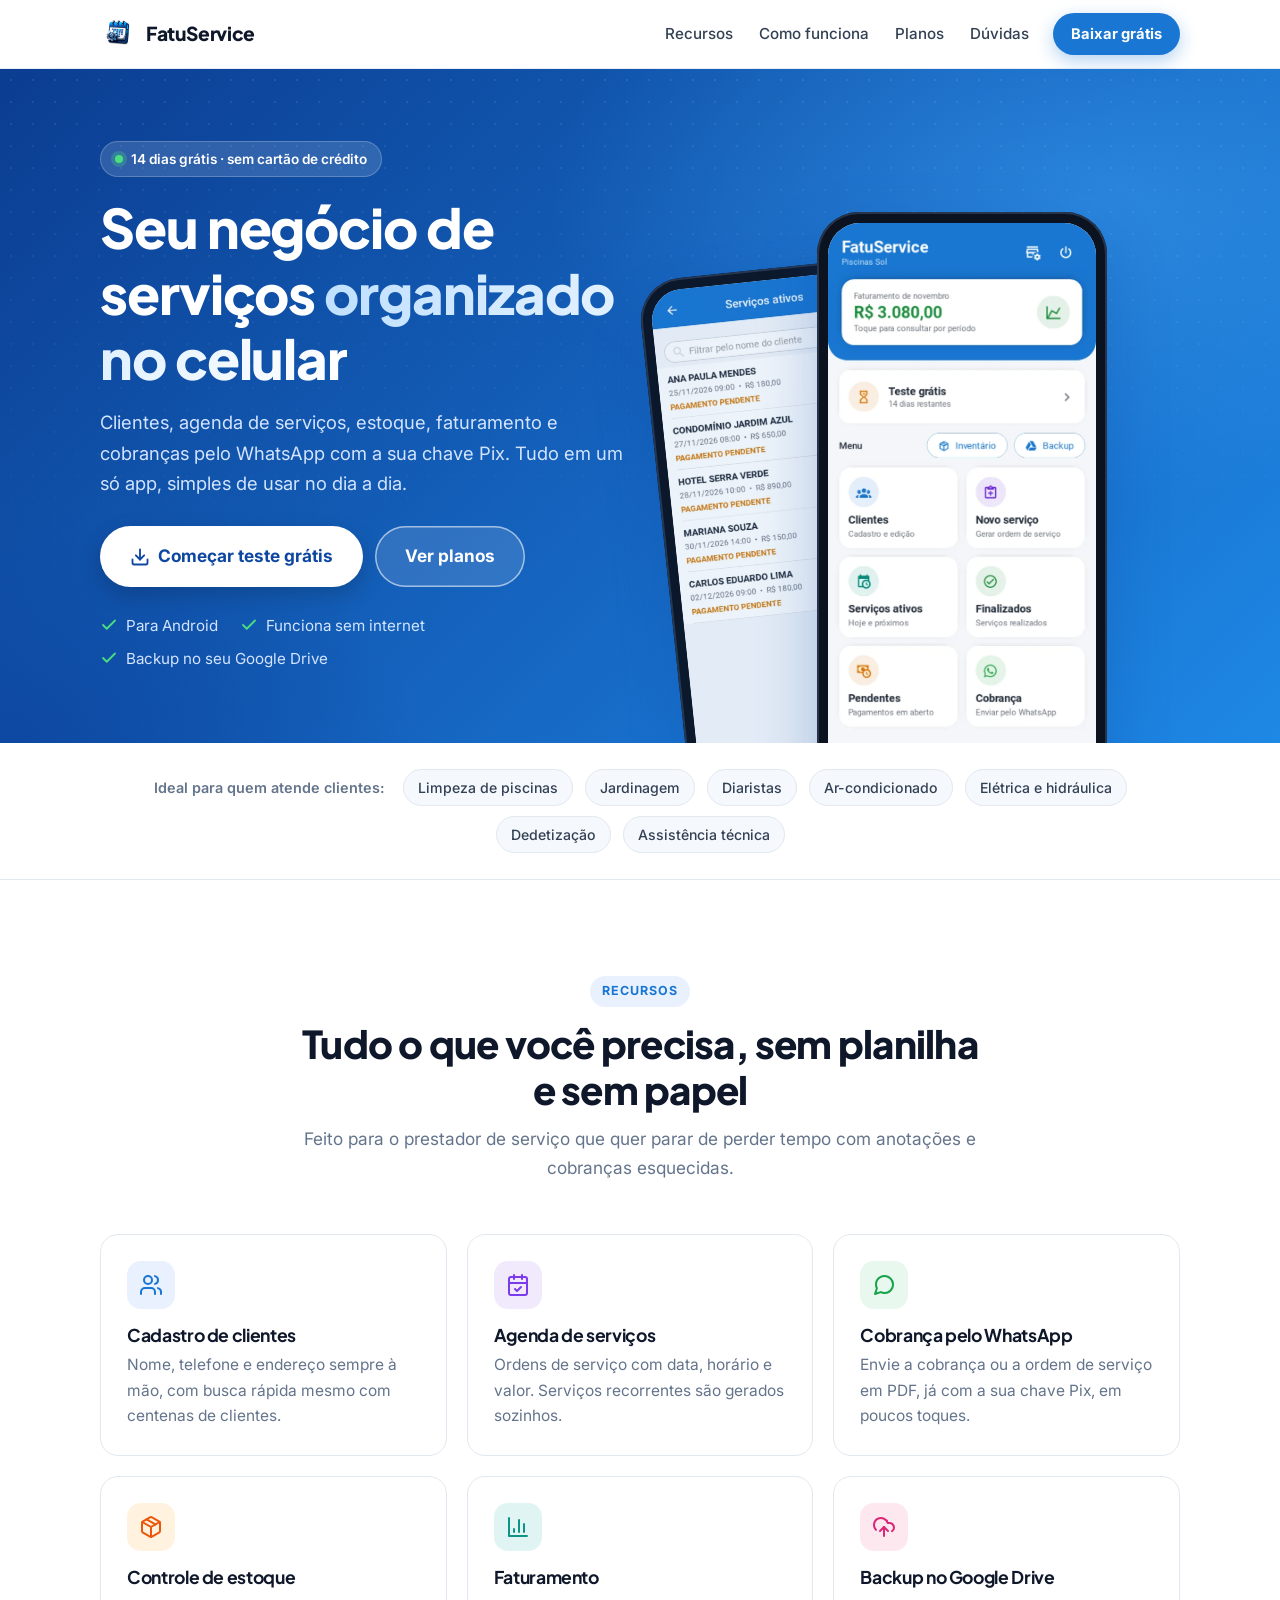
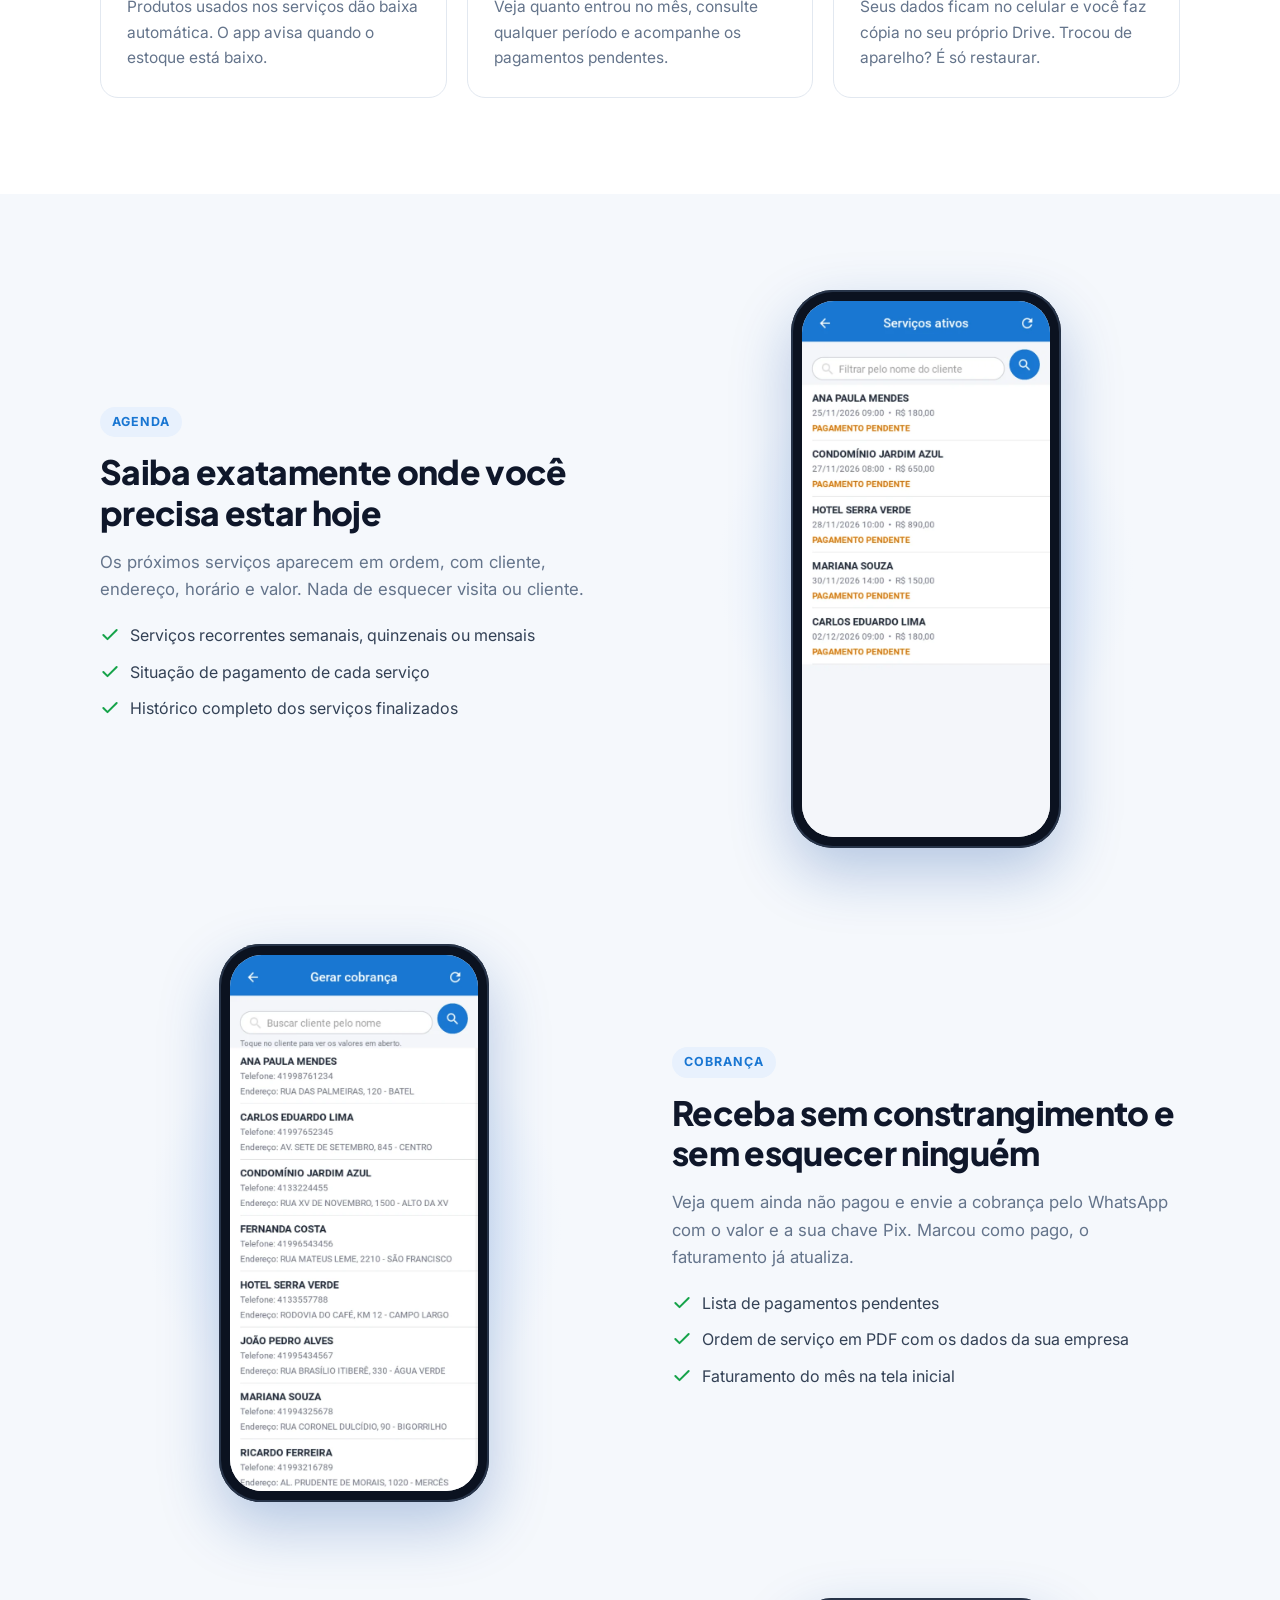
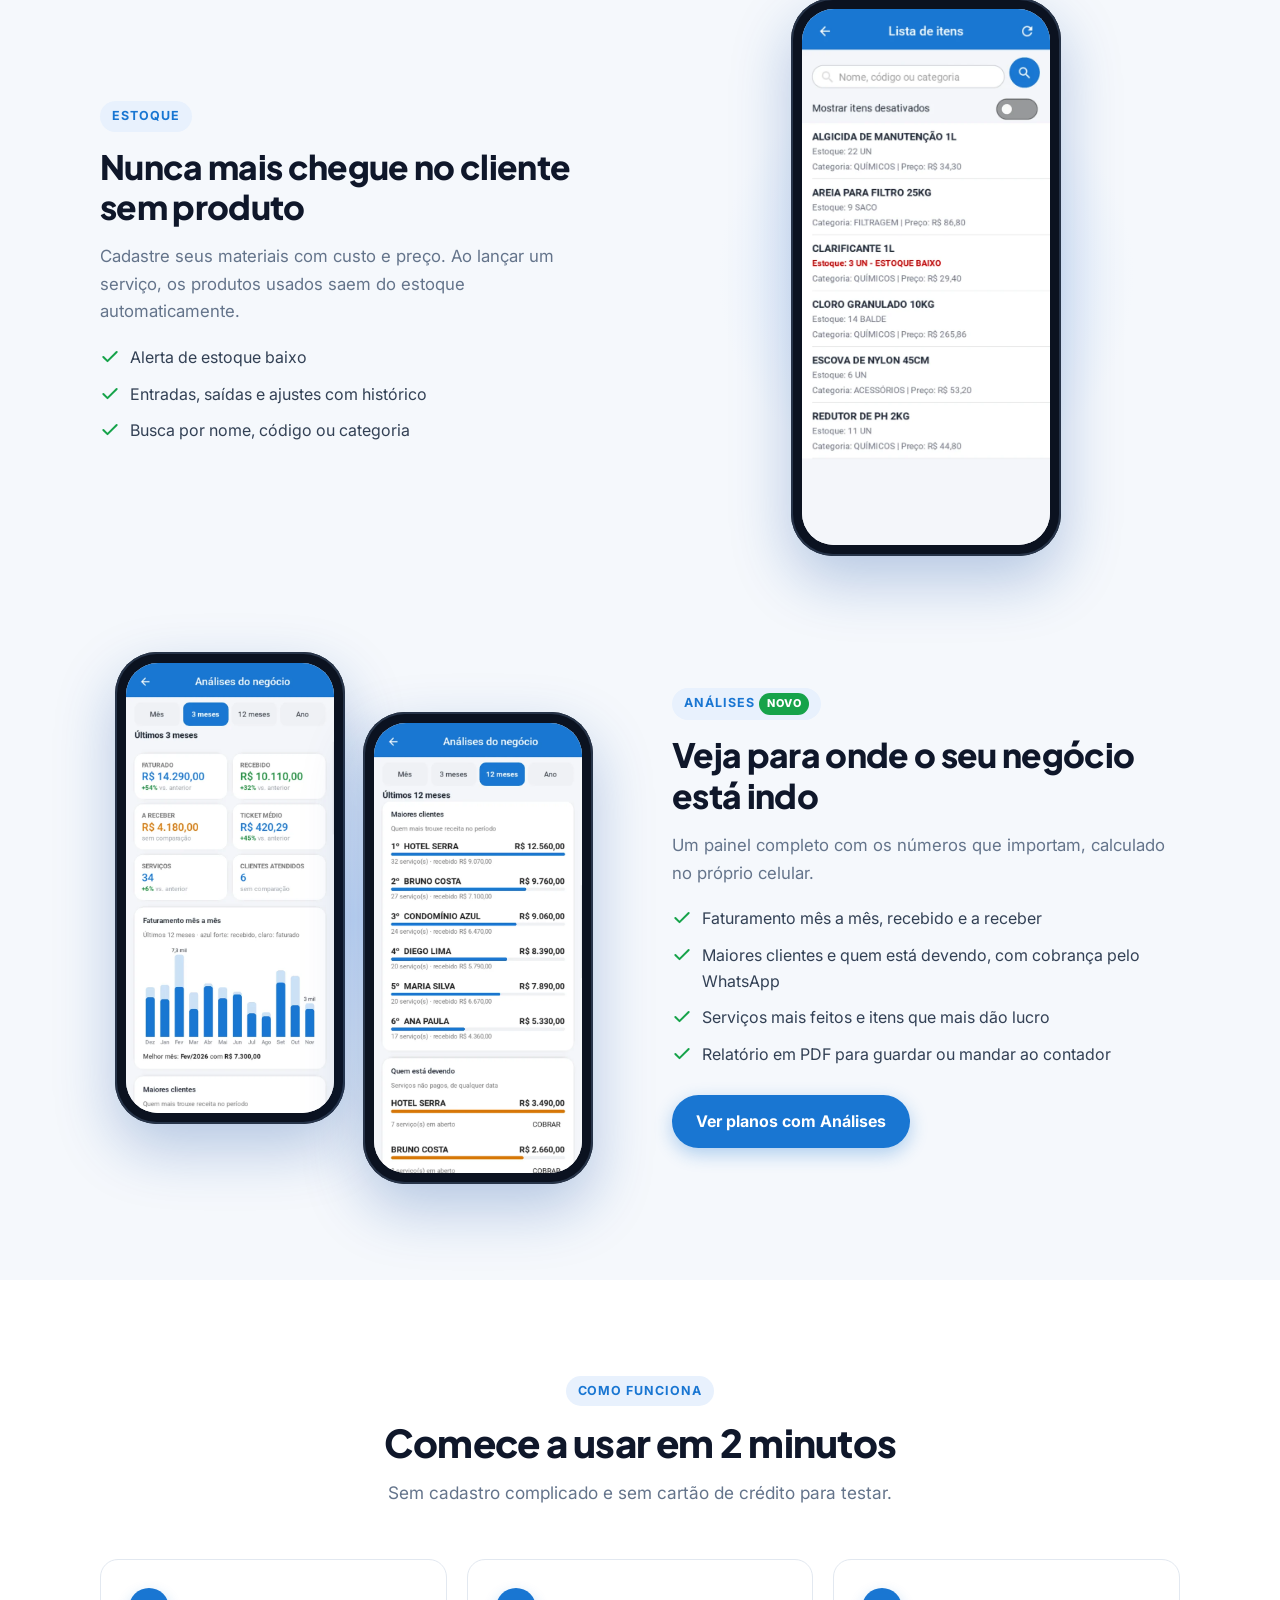
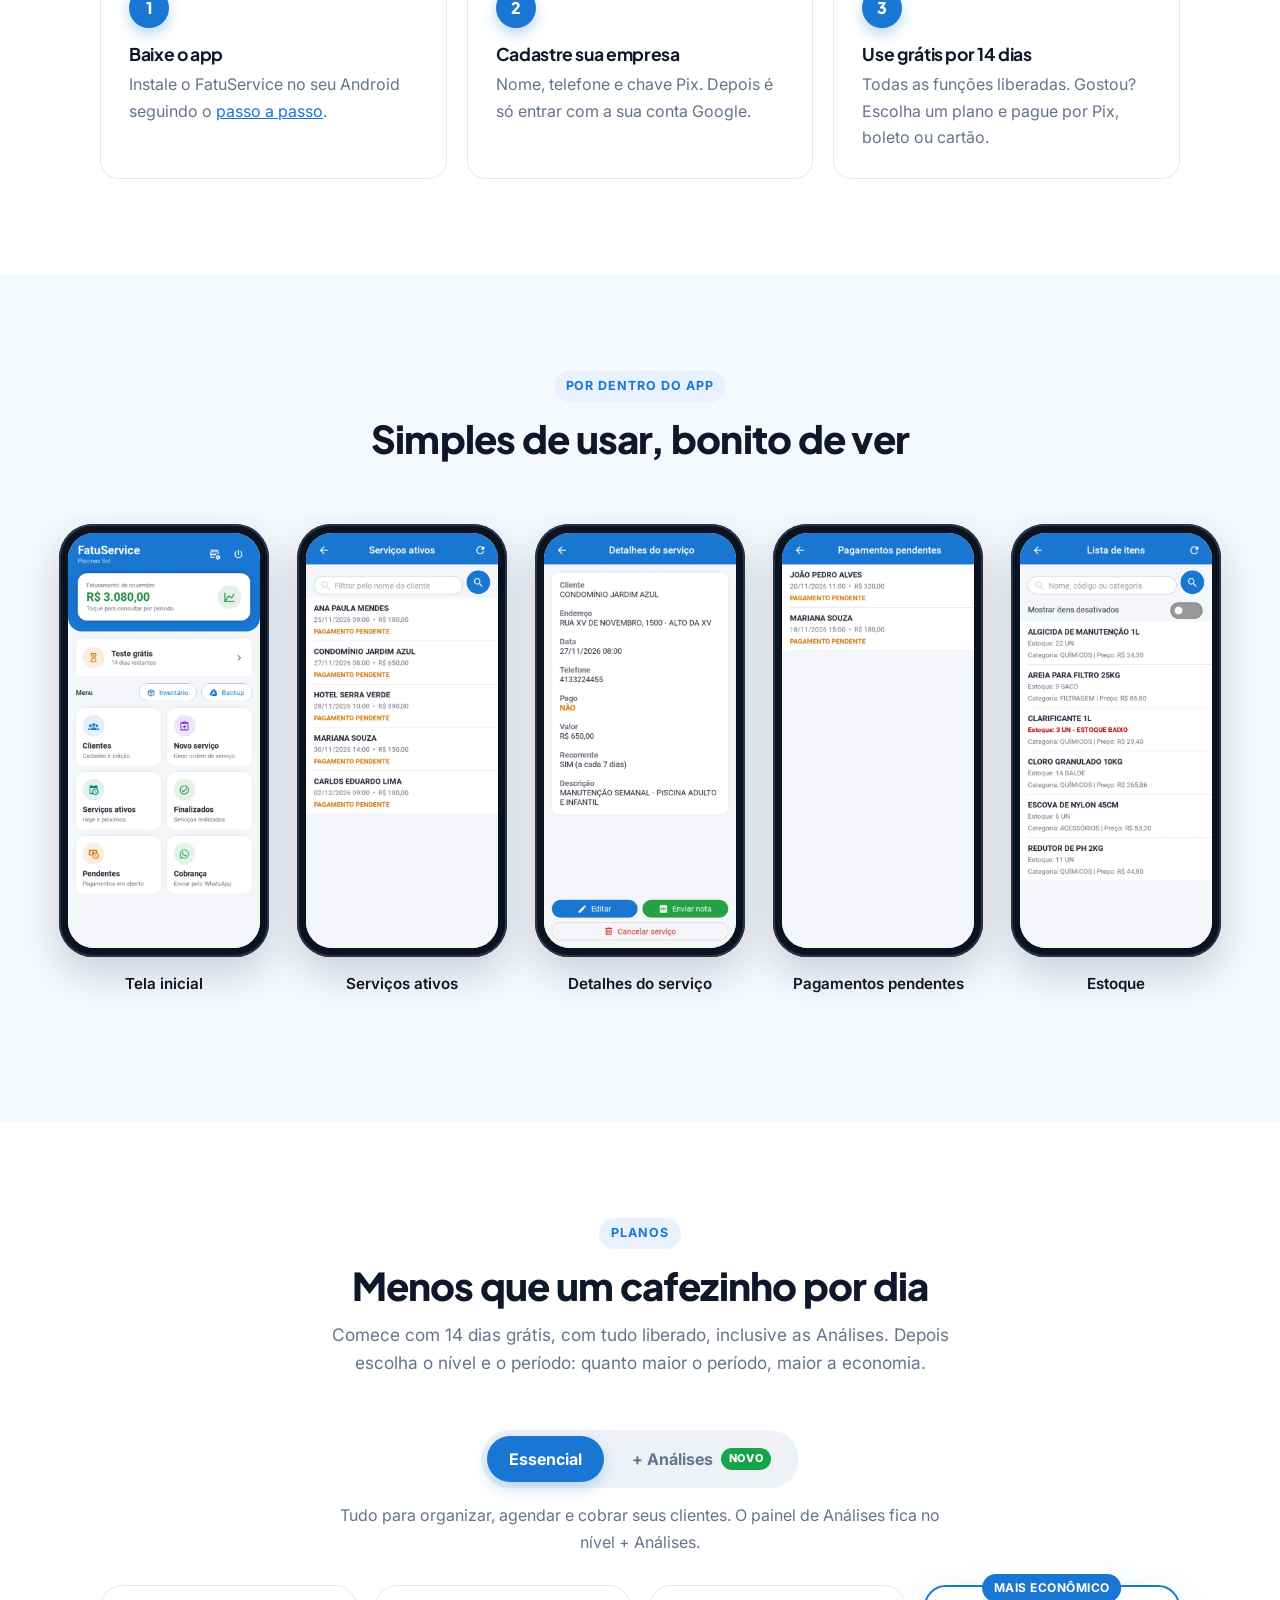
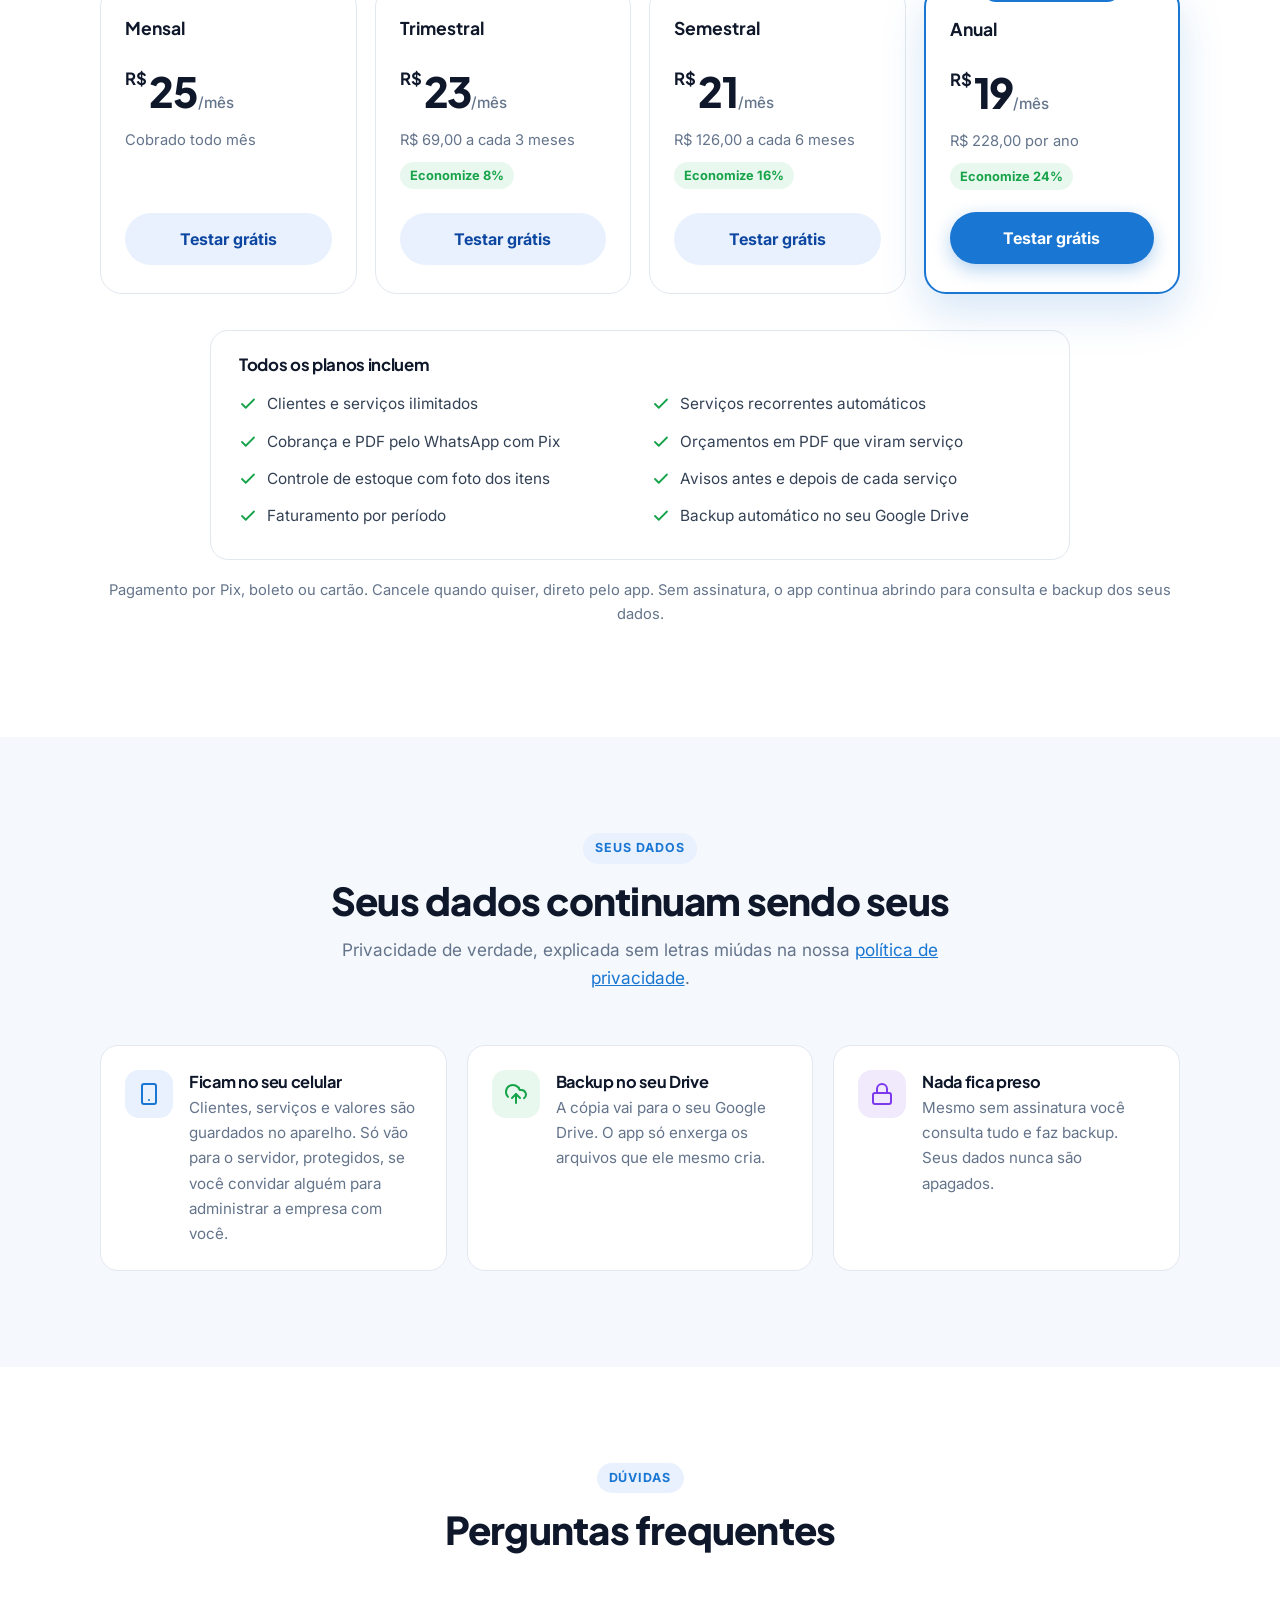
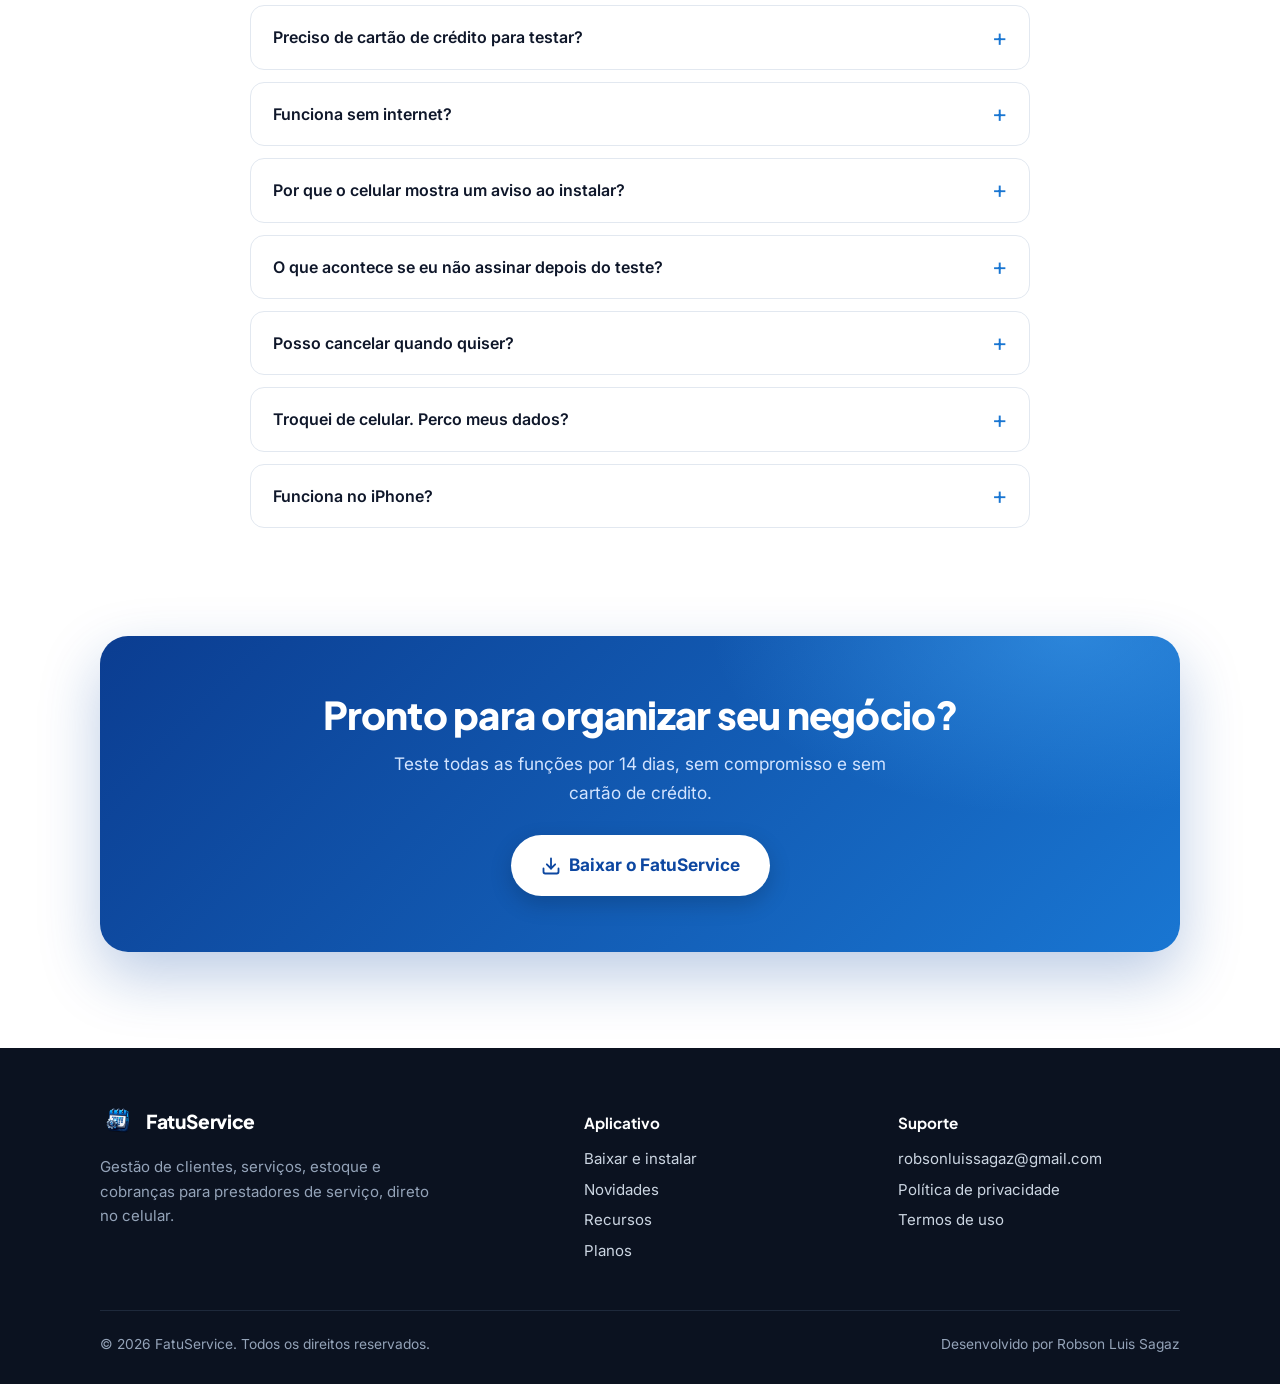
==== commit 4bcda373: "Versão 0.18.0: empresa compartilhada (privacidade, termos e novidades) - novidades.json: 0.18.0 (adm" ====
--- a/index.html
+++ b/index.html
@@ -177,7 +177,7 @@
         <div class="texto">
           <span class="rotulo">Análises <span class="selo-novo">NOVO</span></span>
           <h2>Veja para onde o seu negócio está indo</h2>
-          <p>Um painel completo com os números que importam, calculado no seu celular: seus dados não saem dele.</p>
+          <p>Um painel completo com os números que importam, calculado no próprio celular.</p>
           <ul class="lista-check">
             <li><svg><use href="#i-check"/></svg>Faturamento mês a mês, recebido e a receber</li>
             <li><svg><use href="#i-check"/></svg>Maiores clientes e quem está devendo, com cobrança pelo WhatsApp</li>
@@ -345,7 +345,7 @@
       <div class="privacidade-bloco">
         <div class="item">
           <div class="icone i-azul"><svg><use href="#i-celular"/></svg></div>
-          <div><h3>Ficam no seu celular</h3><p>Clientes, serviços e valores são guardados no aparelho, não em servidores nossos.</p></div>
+          <div><h3>Ficam no seu celular</h3><p>Clientes, serviços e valores são guardados no aparelho. Só vão para o servidor, protegidos, se você convidar alguém para administrar a empresa com você.</p></div>
         </div>
         <div class="item">
           <div class="icone i-verde"><svg><use href="#i-nuvem"/></svg></div>
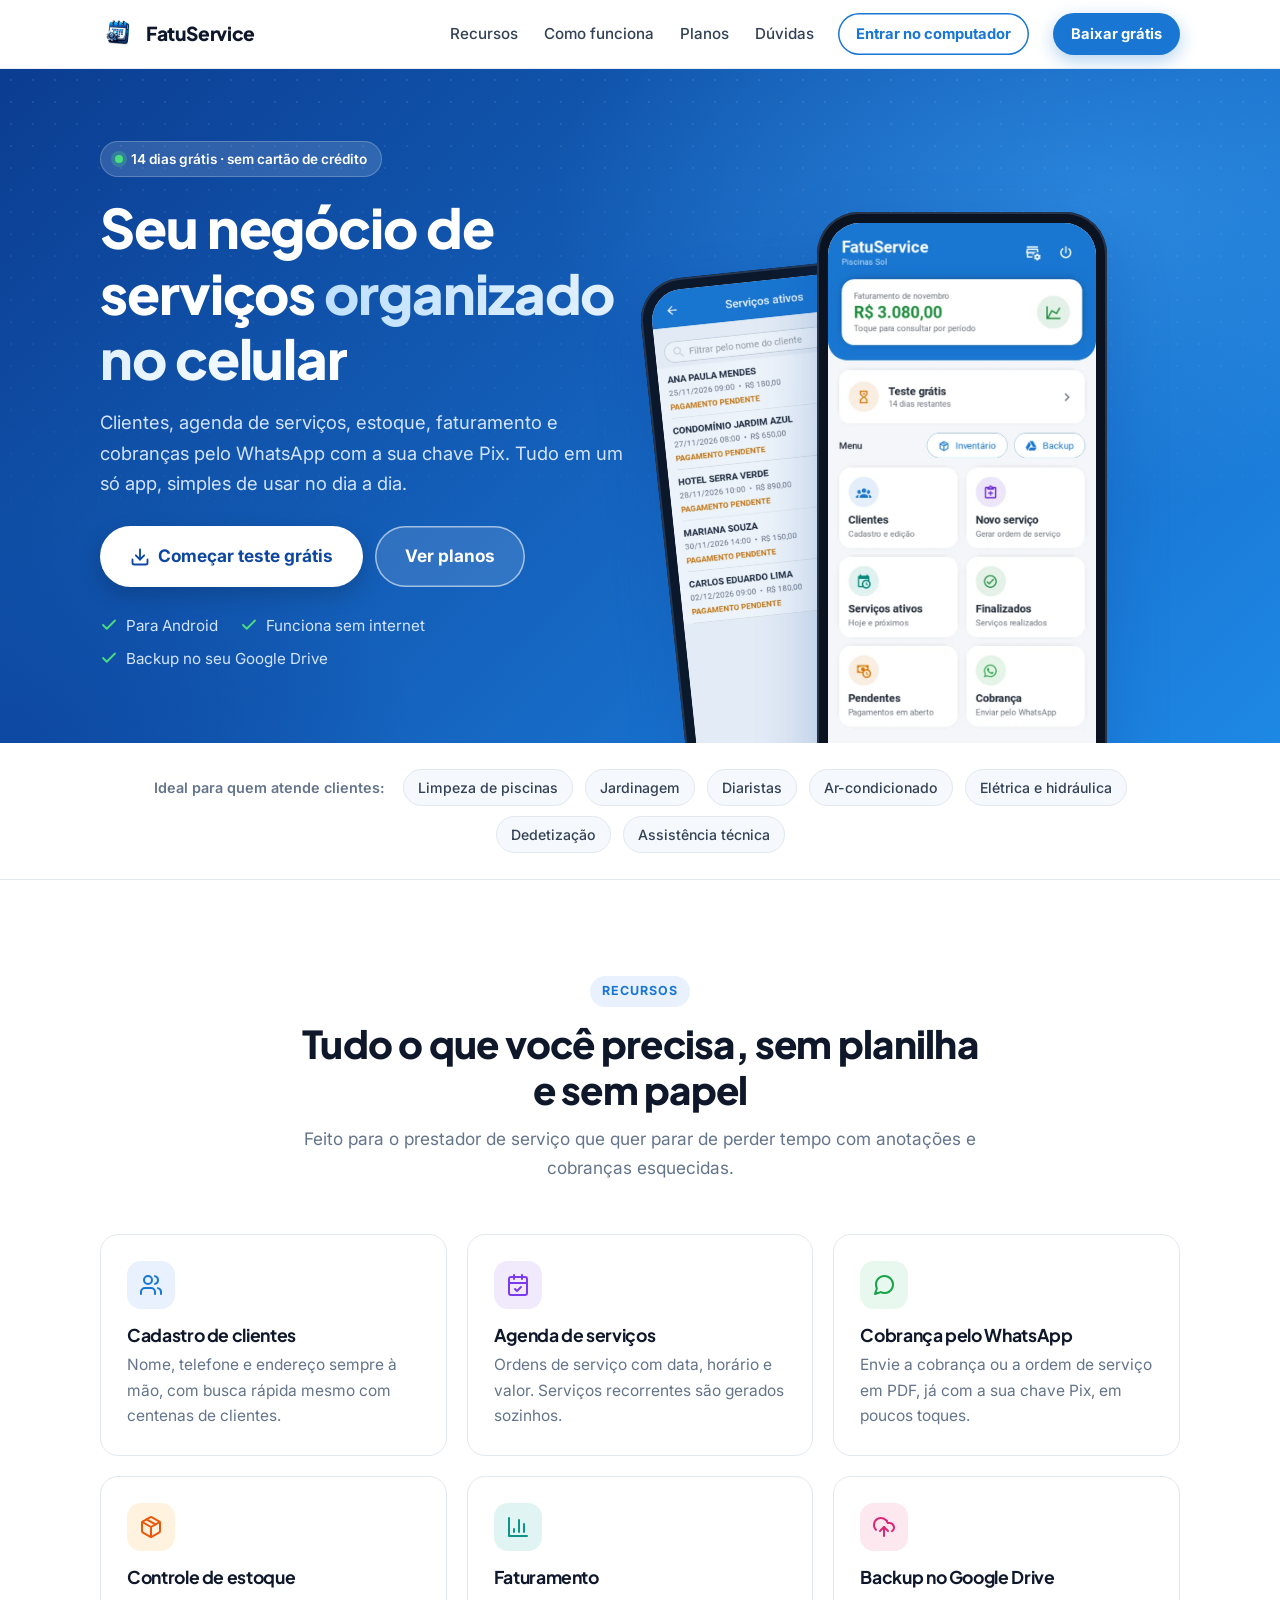
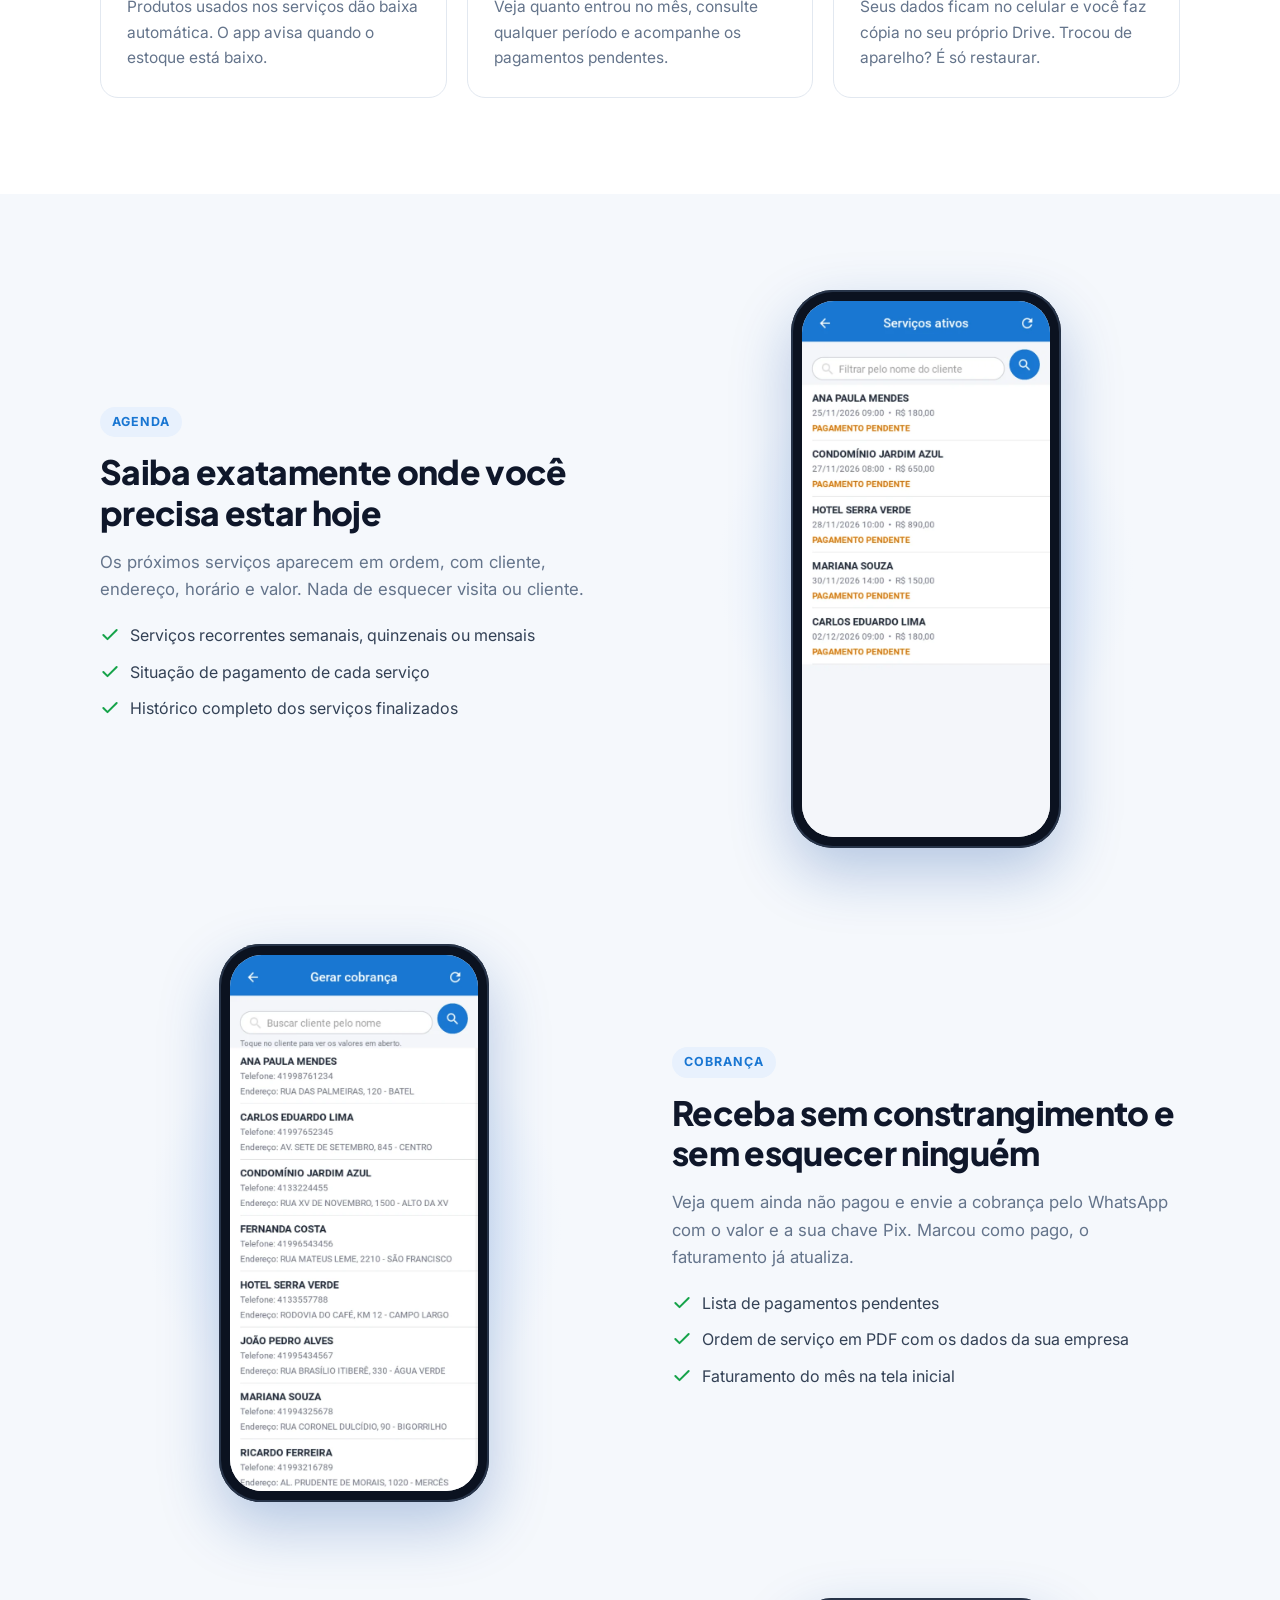
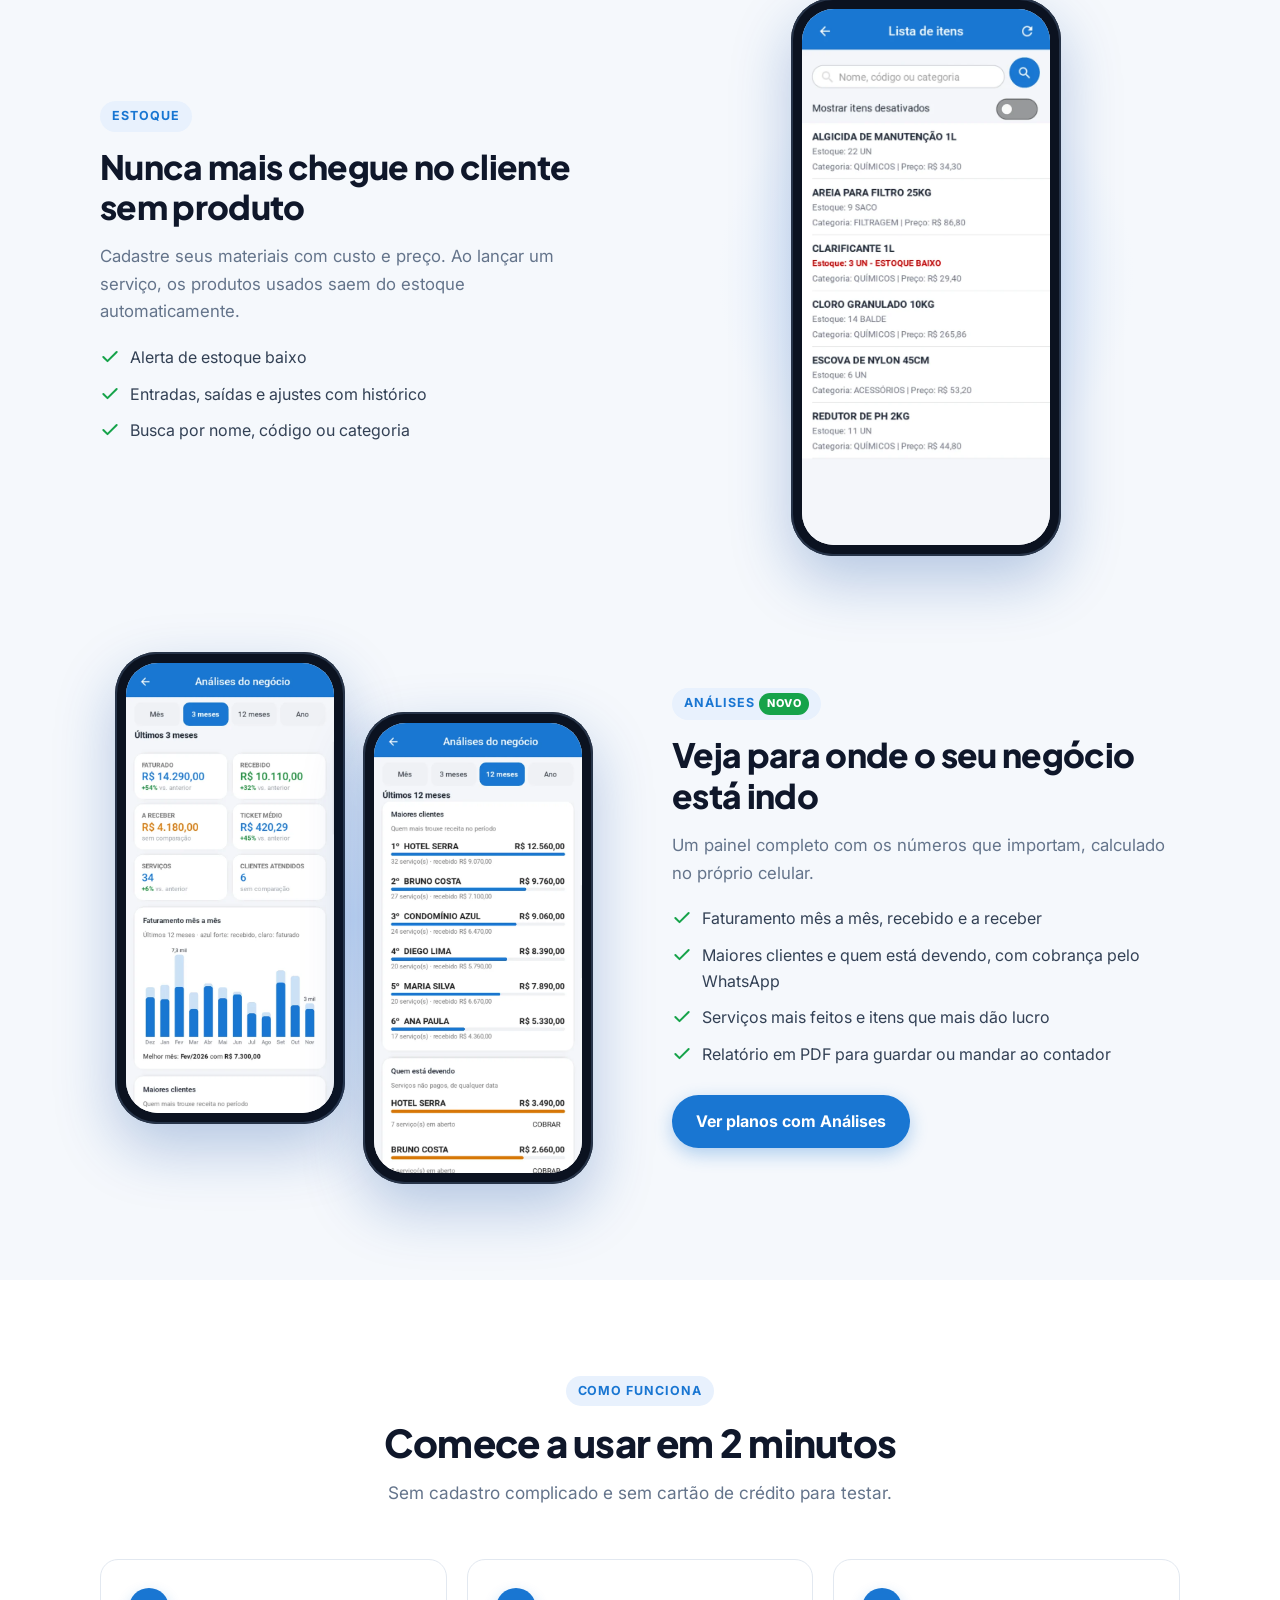
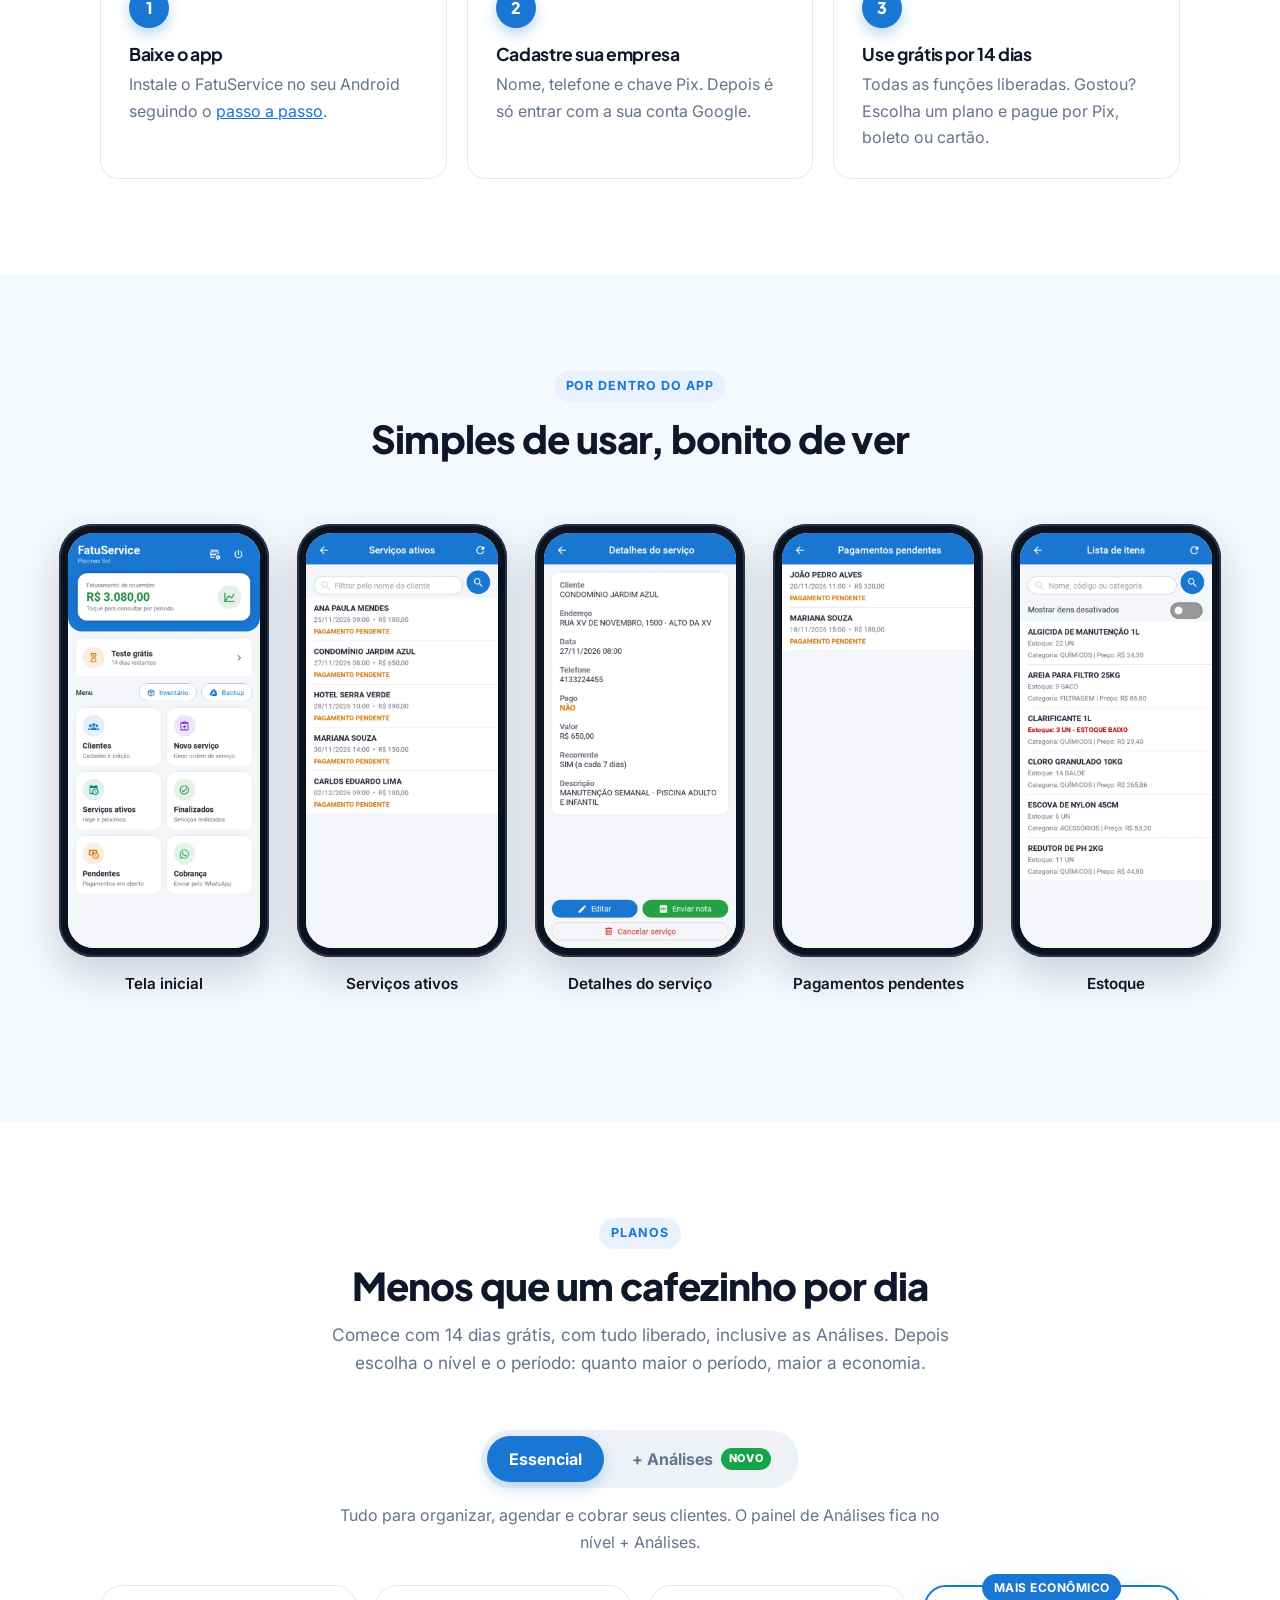
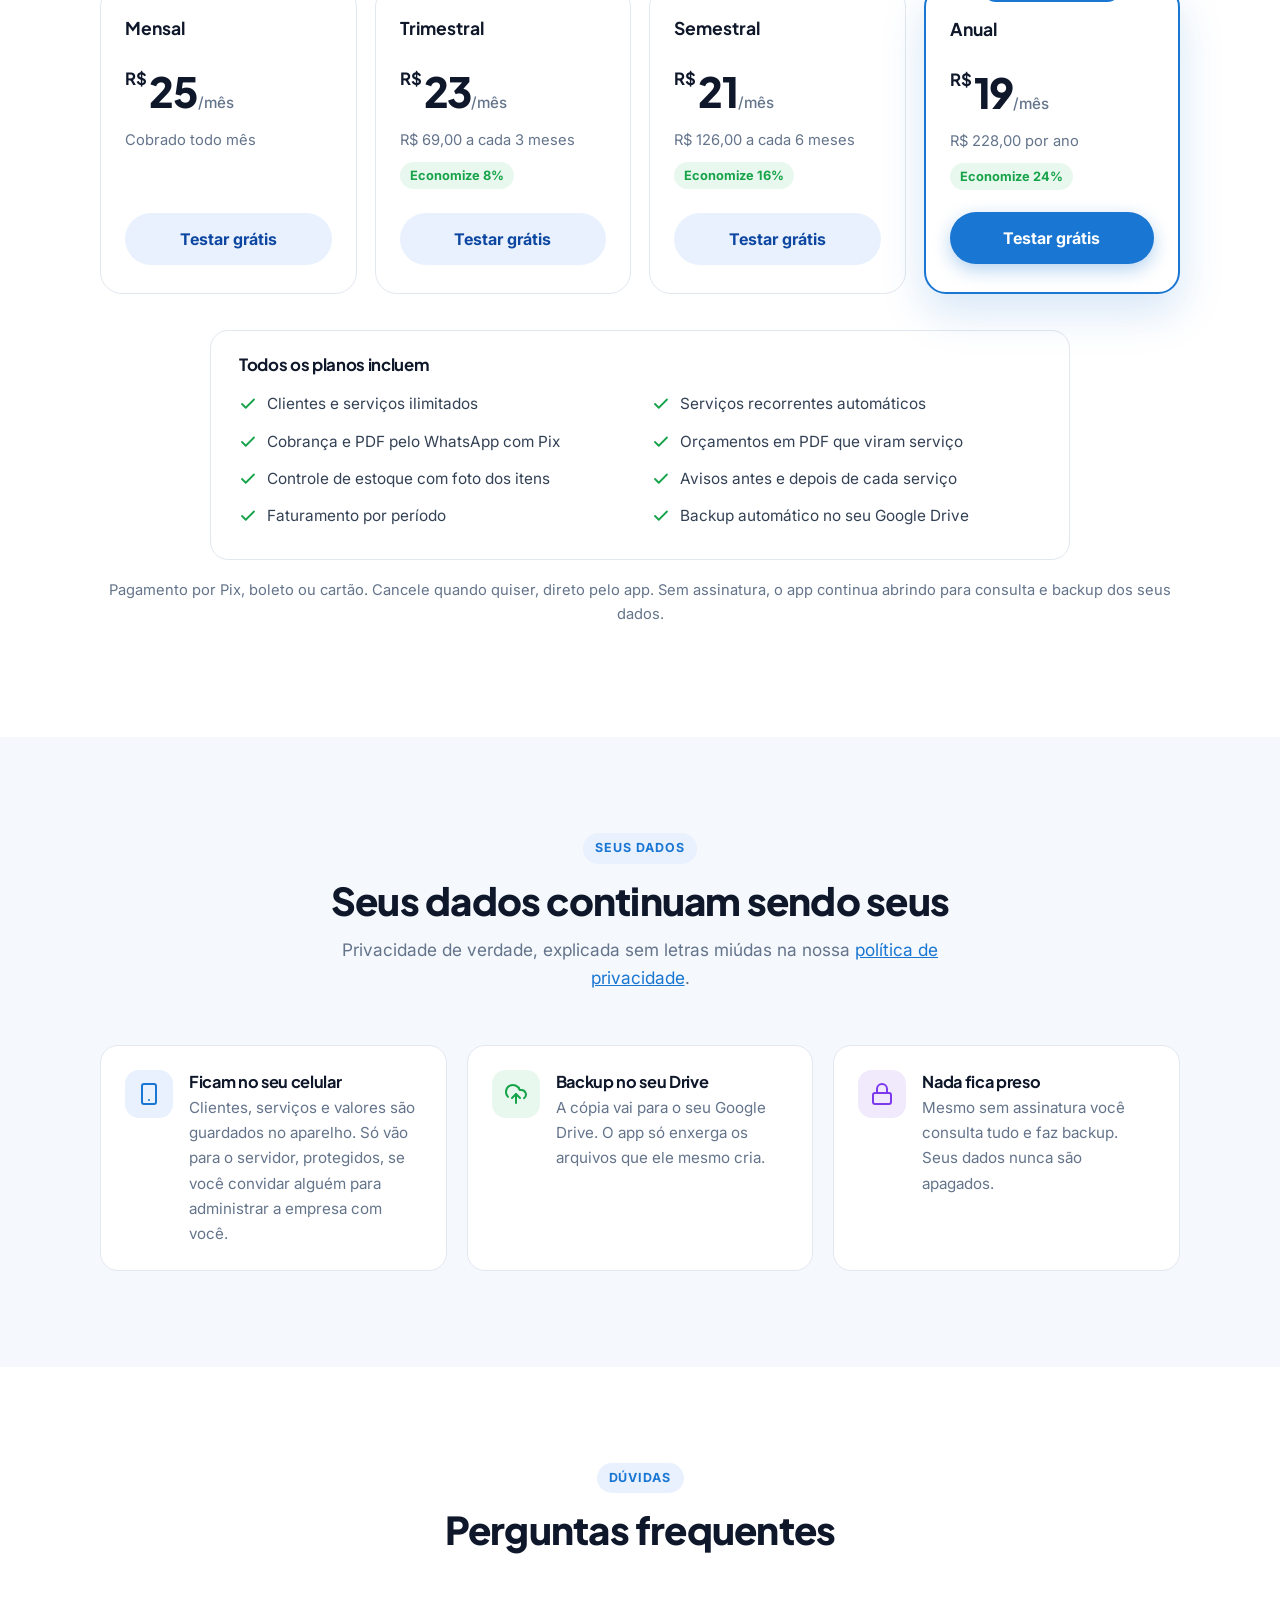
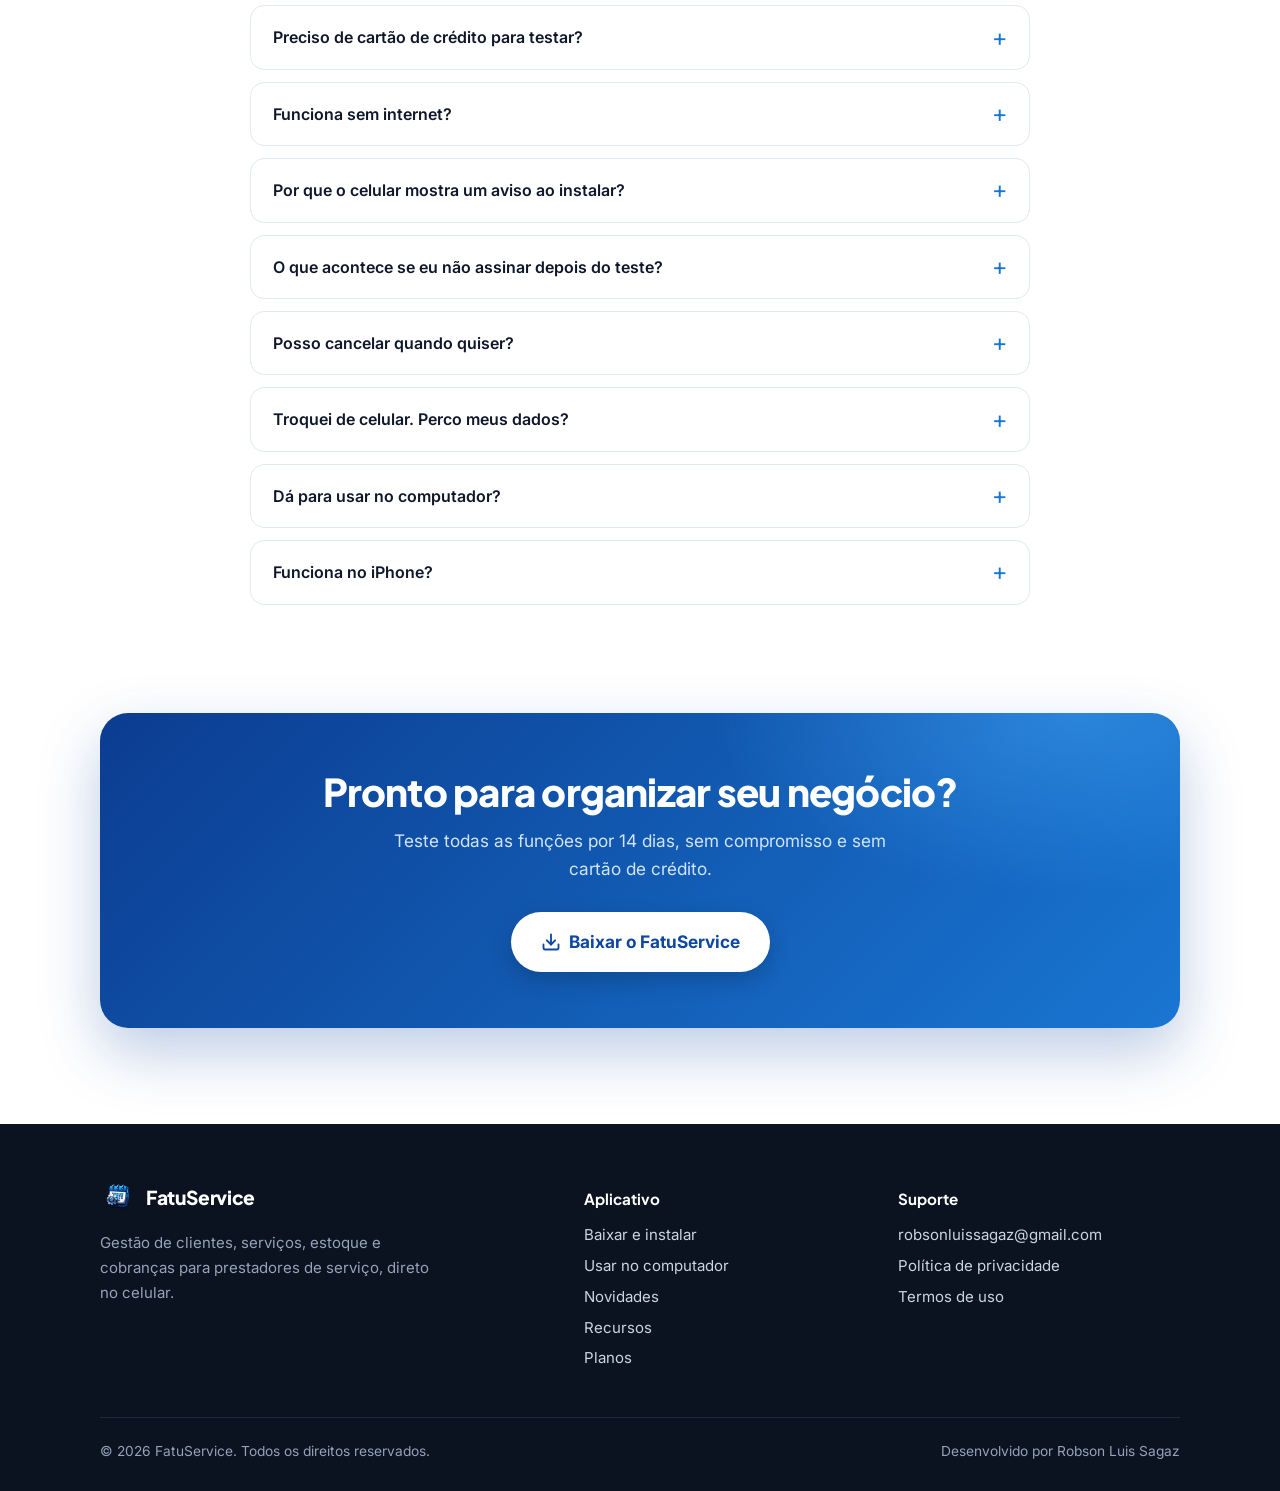
==== commit 3e464544: "Versão 0.19.0: versão web (privacidade 3.1, termos 1, 2 e 10.2, novidades, link no site)" ====
--- a/index.html
+++ b/index.html
@@ -41,6 +41,7 @@
         <a href="#planos">Planos</a>
         <a href="#duvidas">Dúvidas</a>
       </div>
+      <a class="botao contorno pequeno so-computador" href="app/">Entrar no computador</a>
       <a class="botao pequeno" href="instalar.html">Baixar grátis</a>
     </div>
   </nav>
@@ -391,6 +392,10 @@
           <p>Não, se tiver feito backup. Instale o app no celular novo, entre com a mesma conta Google e restaure o backup do seu Drive.</p>
         </details>
         <details>
+          <summary>Dá para usar no computador?</summary>
+          <p>Dá. Abra <a href="app/">robsonluissagaz.github.io/fatuservice/app</a> no navegador e entre com a mesma conta Google do app. Celular e computador ficam sempre iguais, e isso está incluído em todos os planos. Quem trabalha sozinho ativa antes o acesso pelo computador, na tela Aparelhos conectados do app.</p>
+        </details>
+        <details>
           <summary>Funciona no iPhone?</summary>
           <p>Por enquanto, apenas em celulares Android 7 ou mais novos.</p>
         </details>
@@ -418,6 +423,7 @@
         <div>
           <h4>Aplicativo</h4>
           <a href="instalar.html">Baixar e instalar</a>
+          <a href="app/">Usar no computador</a>
           <a href="novidades.html">Novidades</a>
           <a href="#recursos">Recursos</a>
           <a href="#planos">Planos</a>
--- a/estilo.css
+++ b/estilo.css
@@ -68,6 +68,10 @@
 .botao.claro:hover { background: #f1f6ff; }
 .botao.vazado { background: rgba(255, 255, 255, .12); color: #fff; box-shadow: inset 0 0 0 1.5px rgba(255, 255, 255, .55); }
 .botao.vazado:hover { background: rgba(255, 255, 255, .2); }
+.botao.contorno { background: #fff; color: var(--azul); box-shadow: inset 0 0 0 1.5px var(--azul); }
+.botao.contorno:hover { background: #f1f6ff; box-shadow: inset 0 0 0 1.5px var(--azul); }
+.nav .botao.contorno { margin-left: 0; }
+@media (max-width: 760px) { .nav .so-computador { display: none; } }
 
 /* ---------- Herói ---------- */
 .heroi {
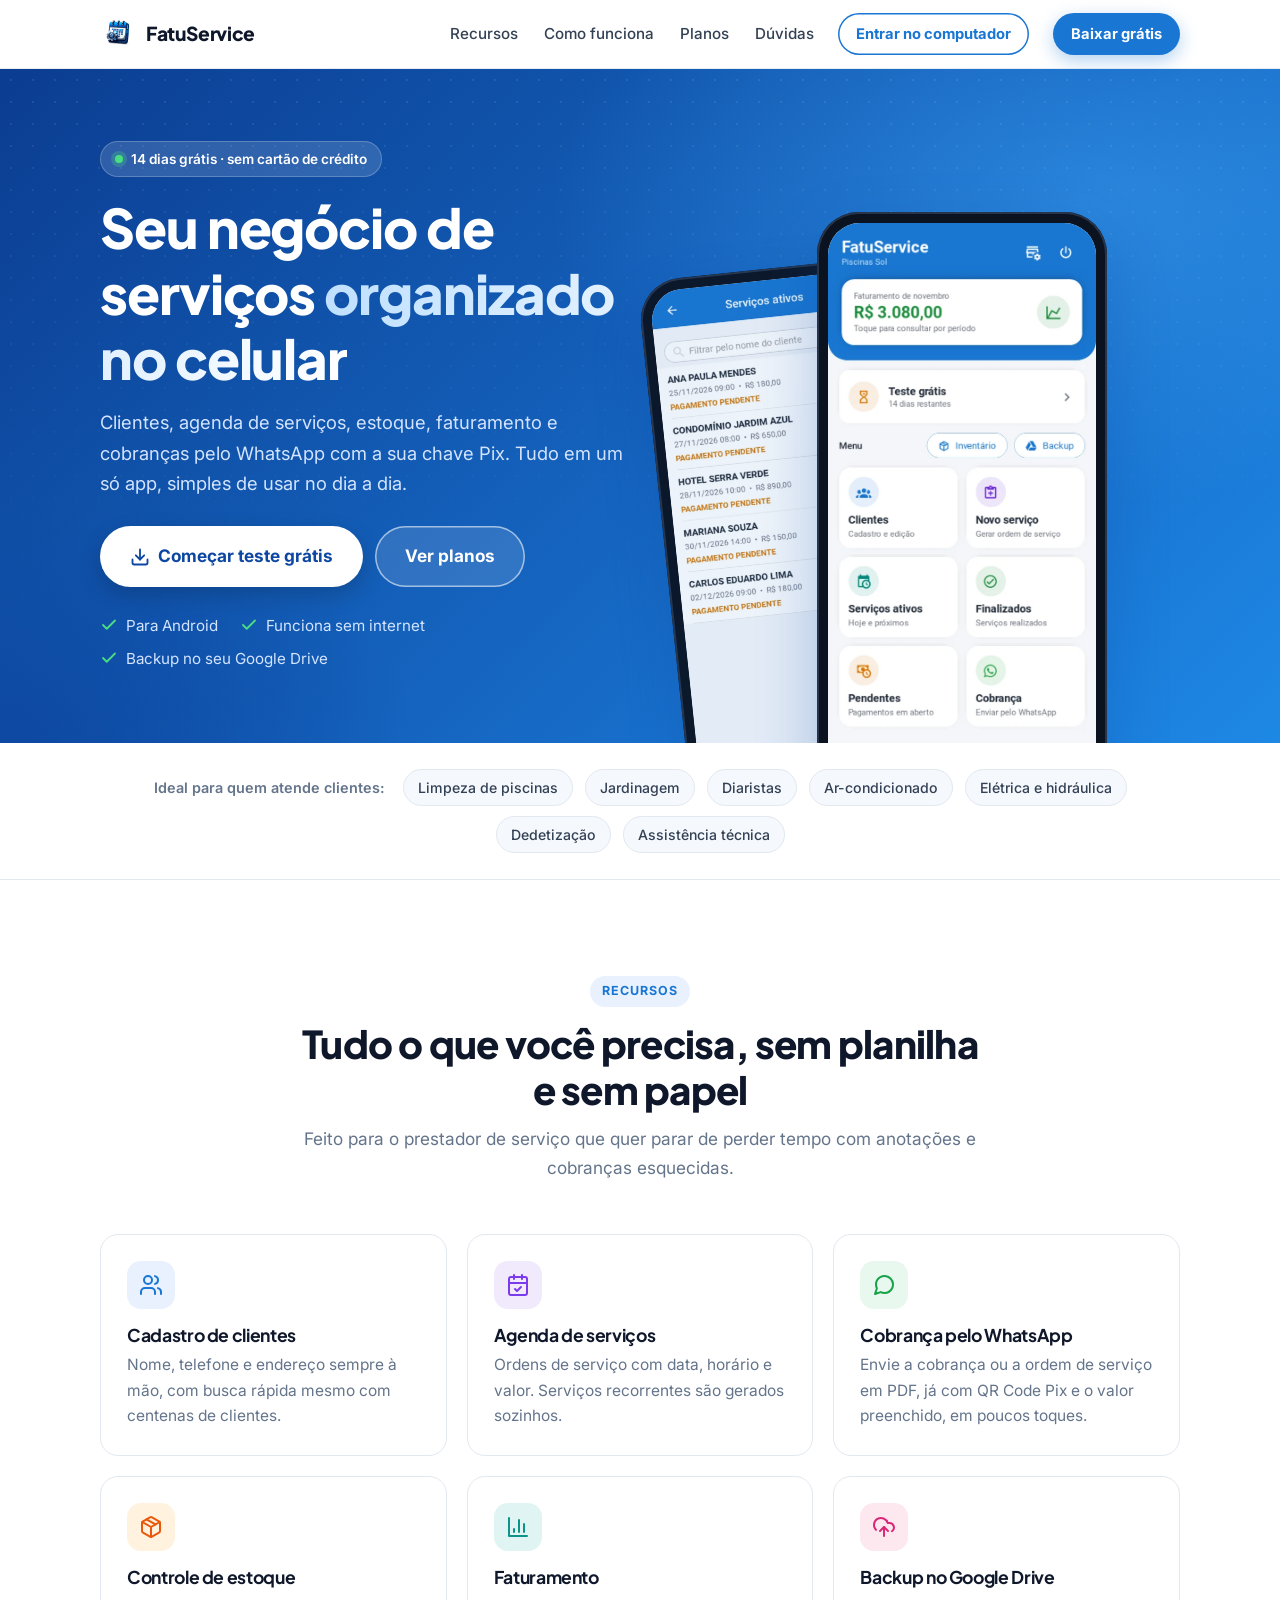
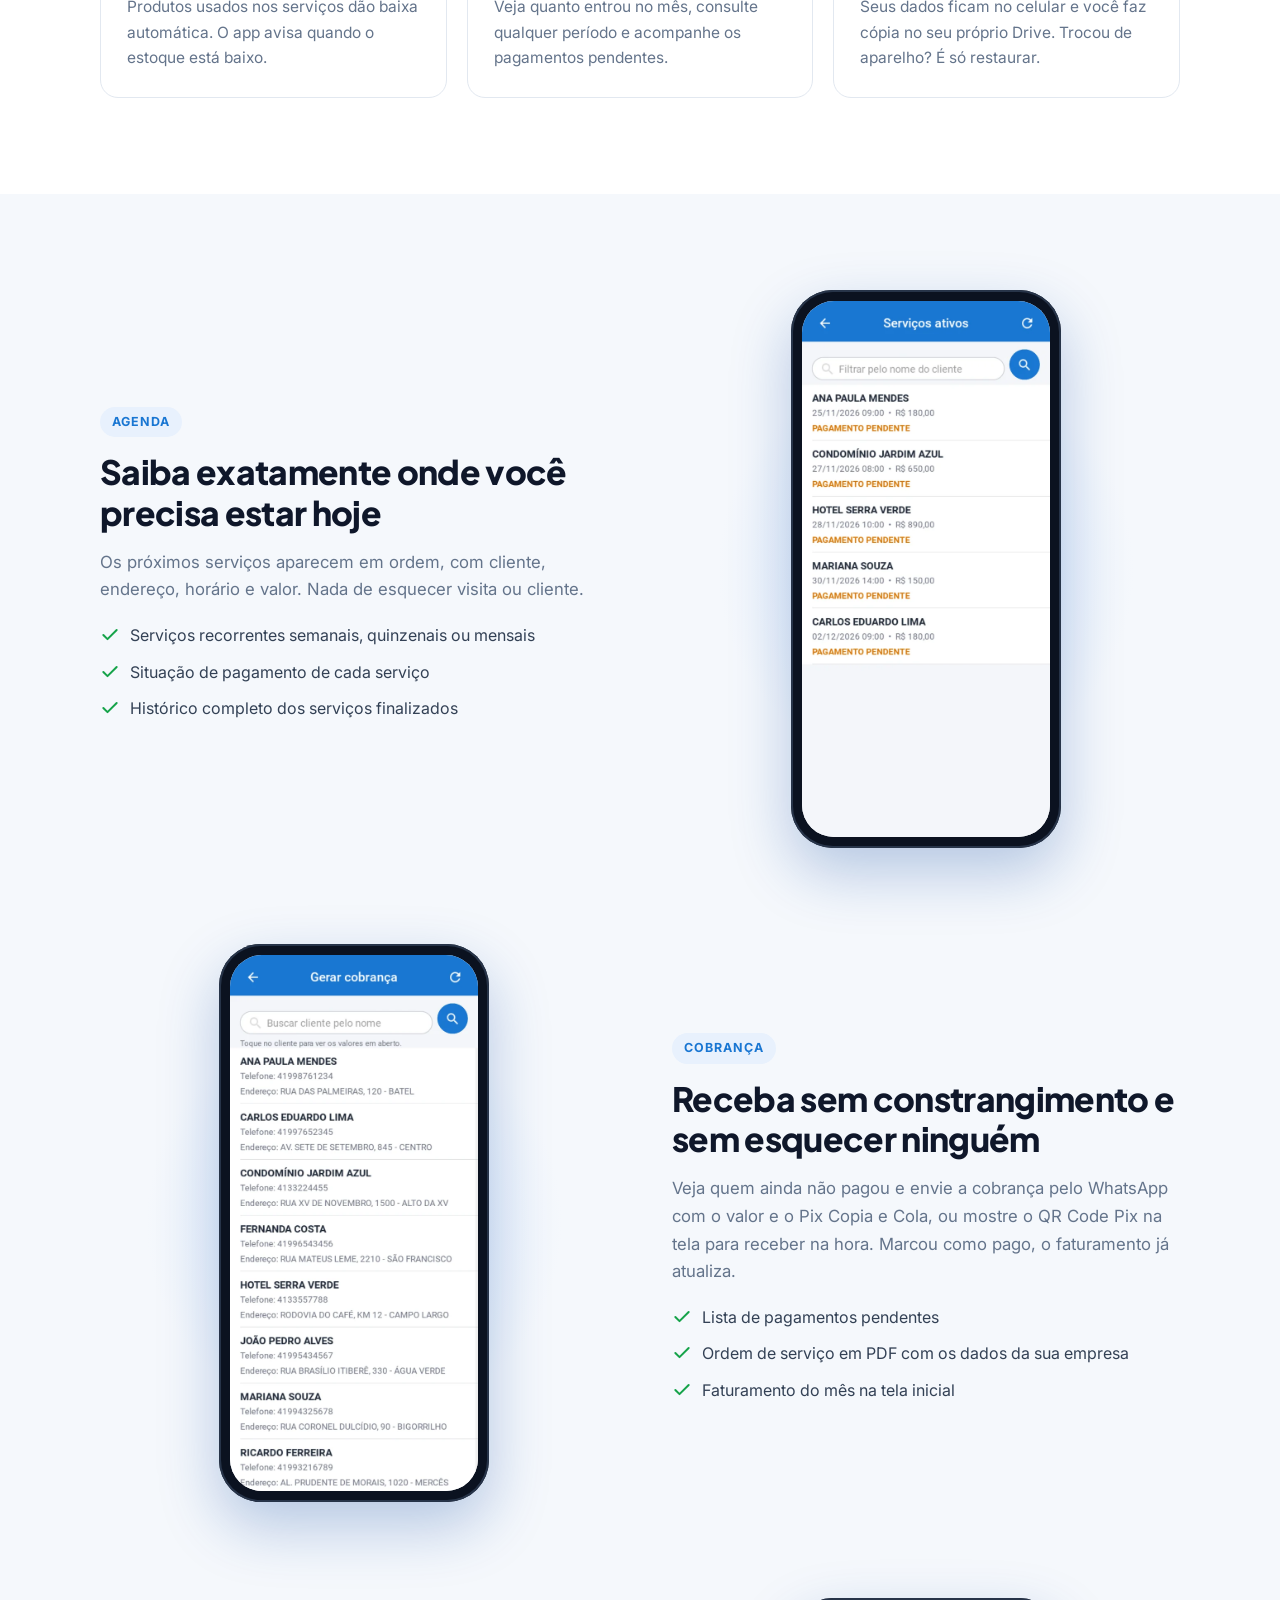
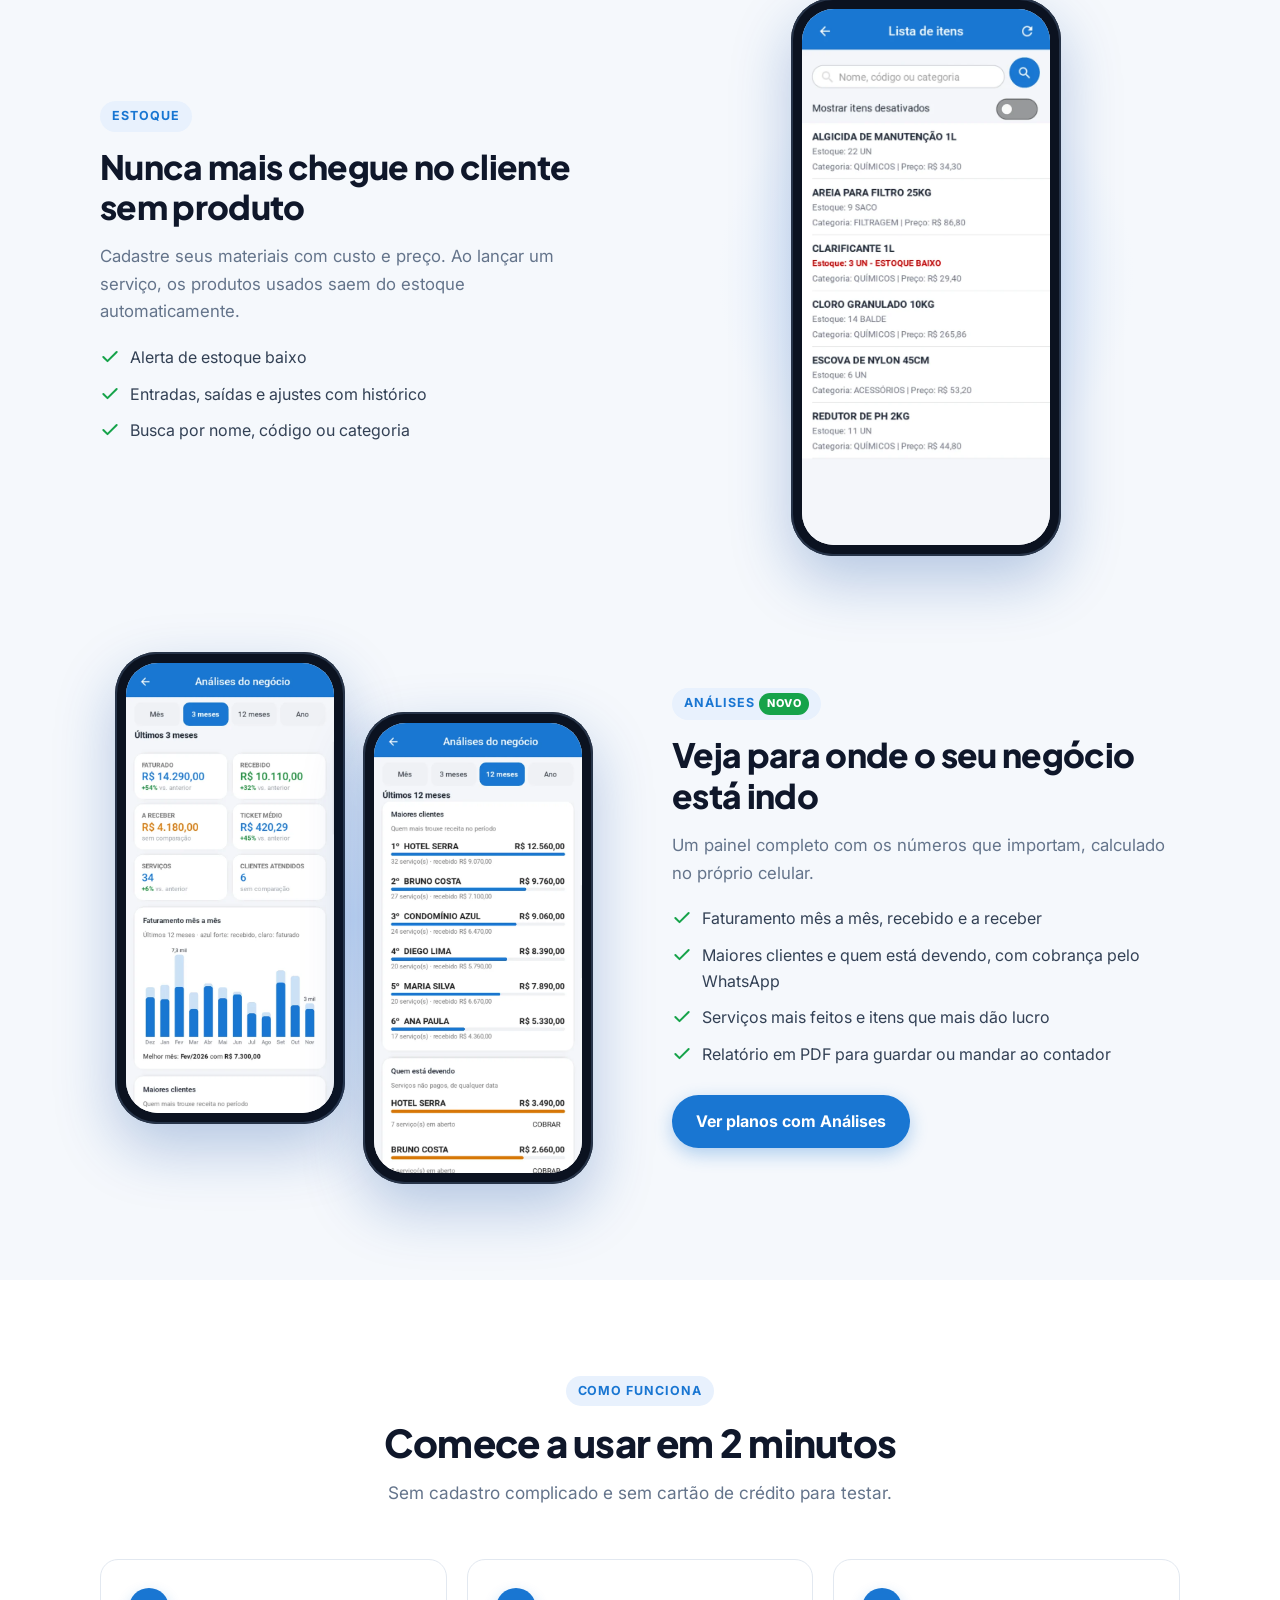
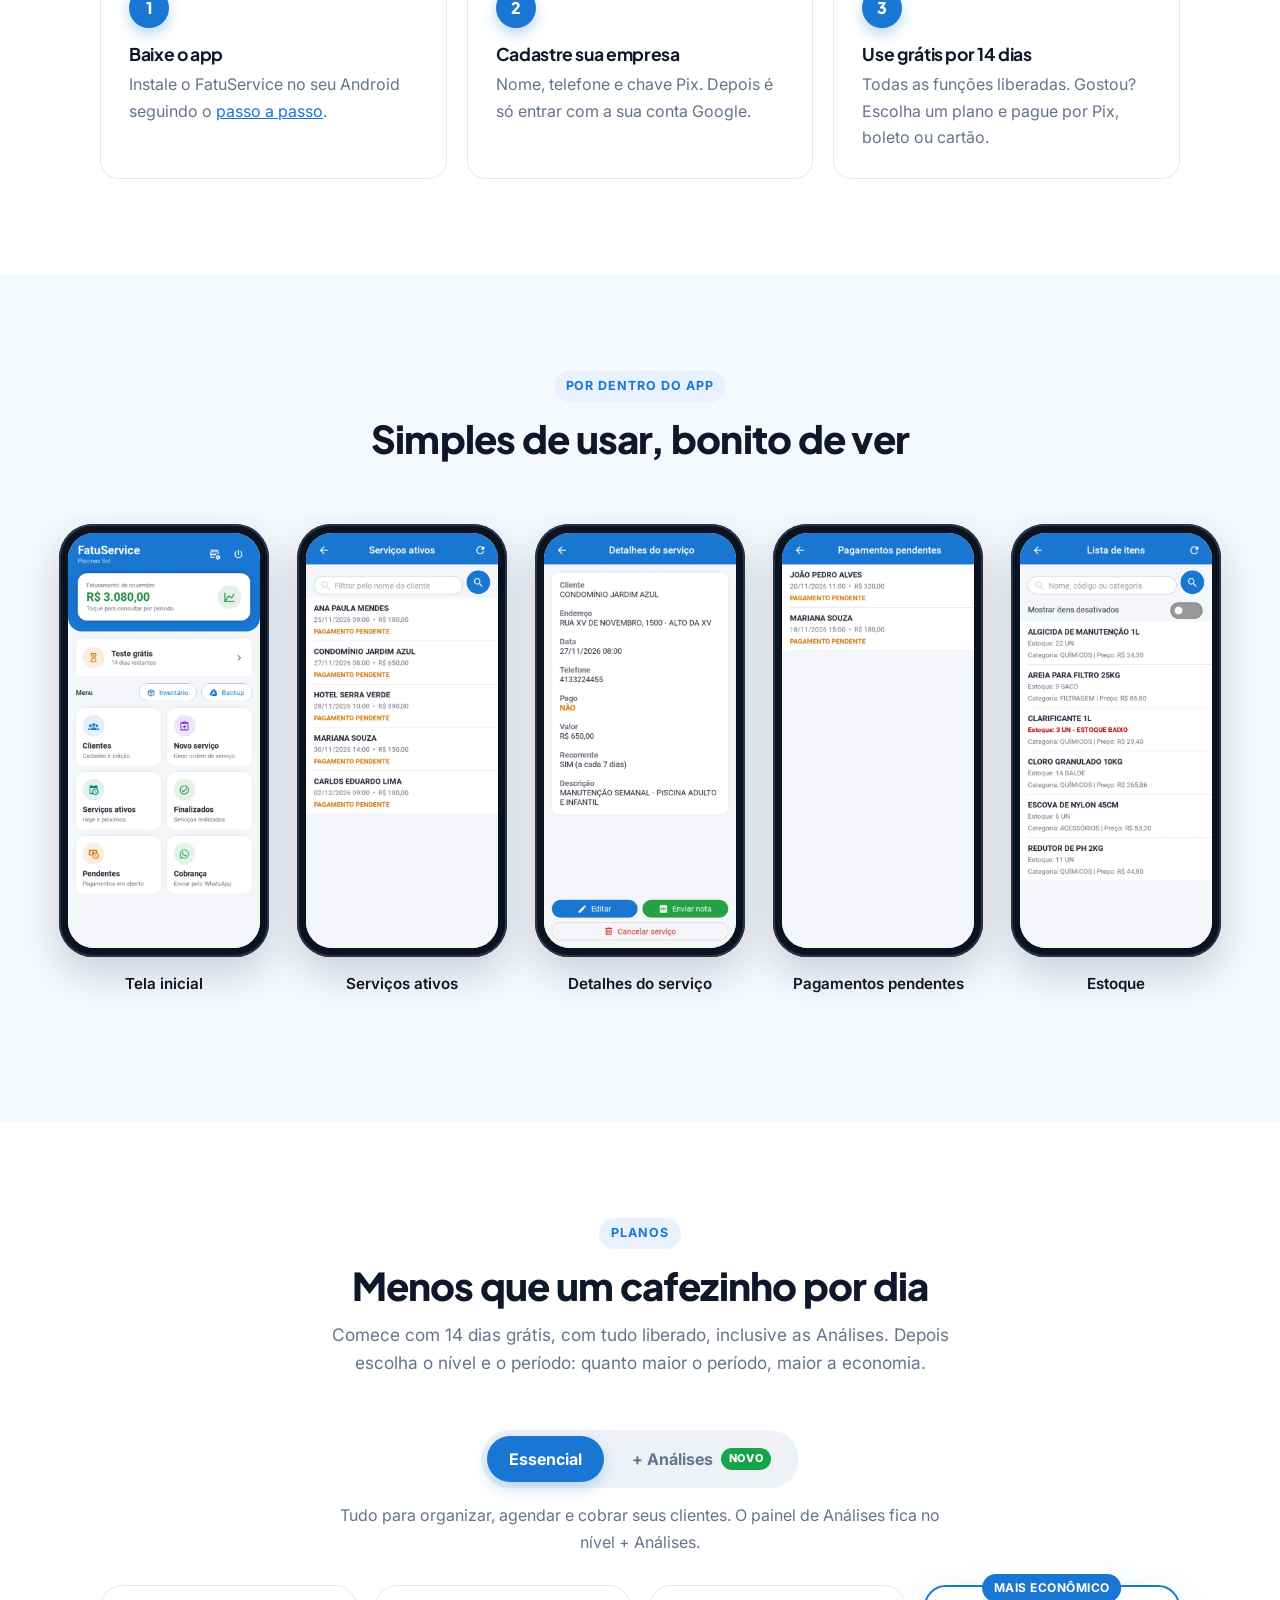
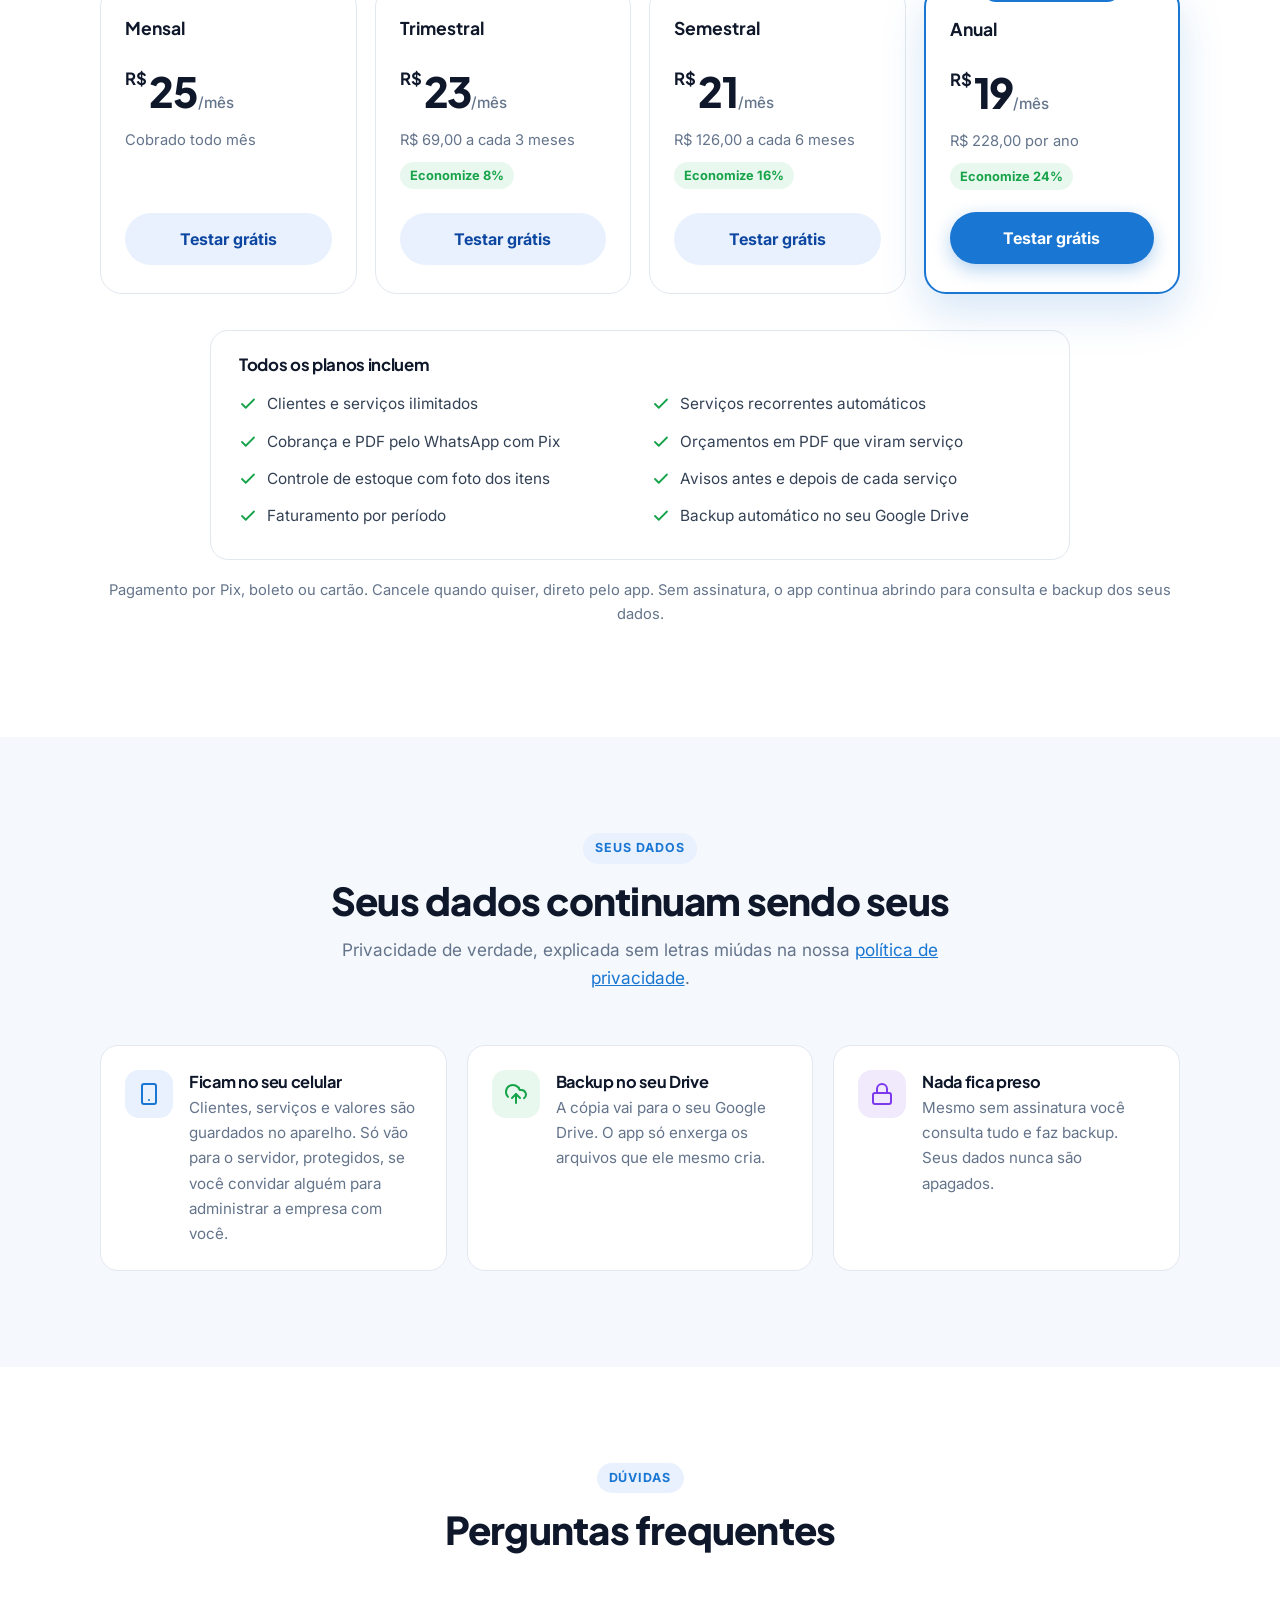
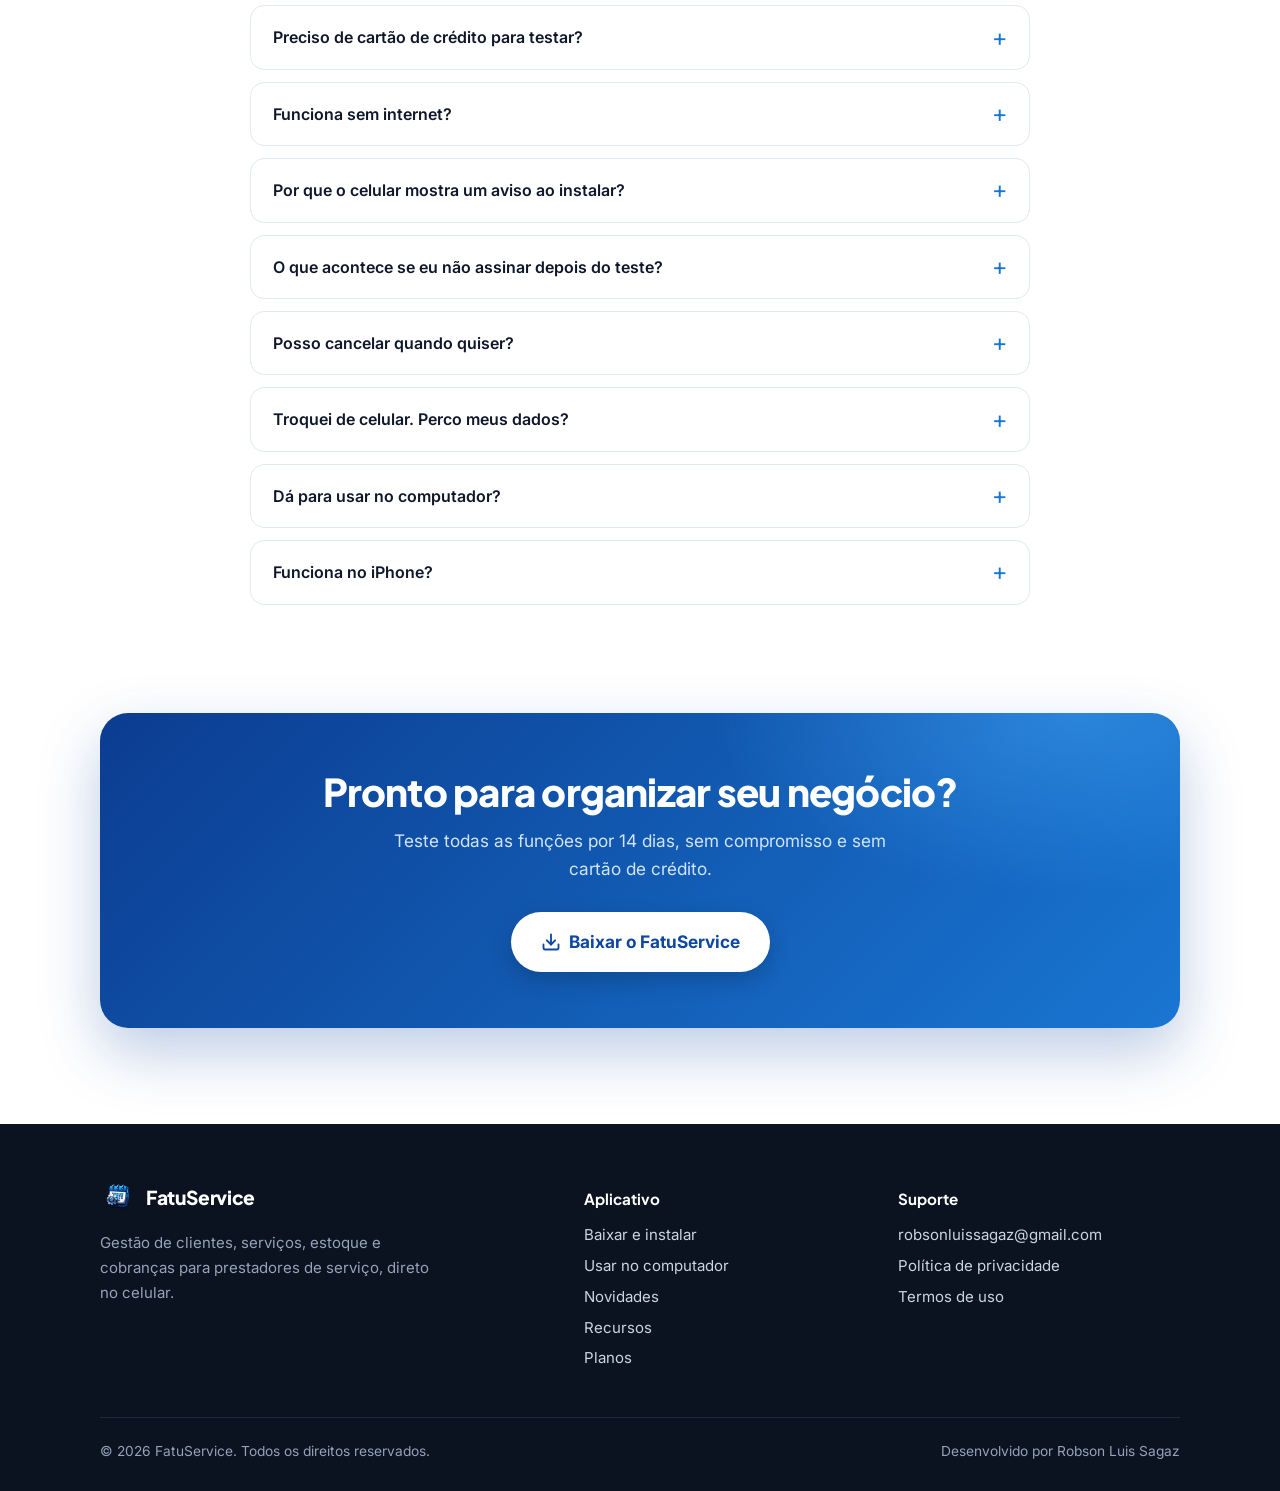
==== commit ca4732b5: "Versão 0.20.0: QR Code Pix (novidades, textos do site e versão web) Co-Authored-By: Claude Opus 5.5 " ====
--- a/index.html
+++ b/index.html
@@ -103,7 +103,7 @@
         <div class="recurso">
           <div class="icone i-verde"><svg><use href="#i-whats"/></svg></div>
           <h3>Cobrança pelo WhatsApp</h3>
-          <p>Envie a cobrança ou a ordem de serviço em PDF, já com a sua chave Pix, em poucos toques.</p>
+          <p>Envie a cobrança ou a ordem de serviço em PDF, já com QR Code Pix e o valor preenchido, em poucos toques.</p>
         </div>
         <div class="recurso">
           <div class="icone i-laranja"><svg><use href="#i-estoque"/></svg></div>
@@ -146,7 +146,7 @@
         <div class="texto">
           <span class="rotulo">Cobrança</span>
           <h2>Receba sem constrangimento e sem esquecer ninguém</h2>
-          <p>Veja quem ainda não pagou e envie a cobrança pelo WhatsApp com o valor e a sua chave Pix. Marcou como pago, o faturamento já atualiza.</p>
+          <p>Veja quem ainda não pagou e envie a cobrança pelo WhatsApp com o valor e o Pix Copia e Cola, ou mostre o QR Code Pix na tela para receber na hora. Marcou como pago, o faturamento já atualiza.</p>
           <ul class="lista-check">
             <li><svg><use href="#i-check"/></svg>Lista de pagamentos pendentes</li>
             <li><svg><use href="#i-check"/></svg>Ordem de serviço em PDF com os dados da sua empresa</li>
